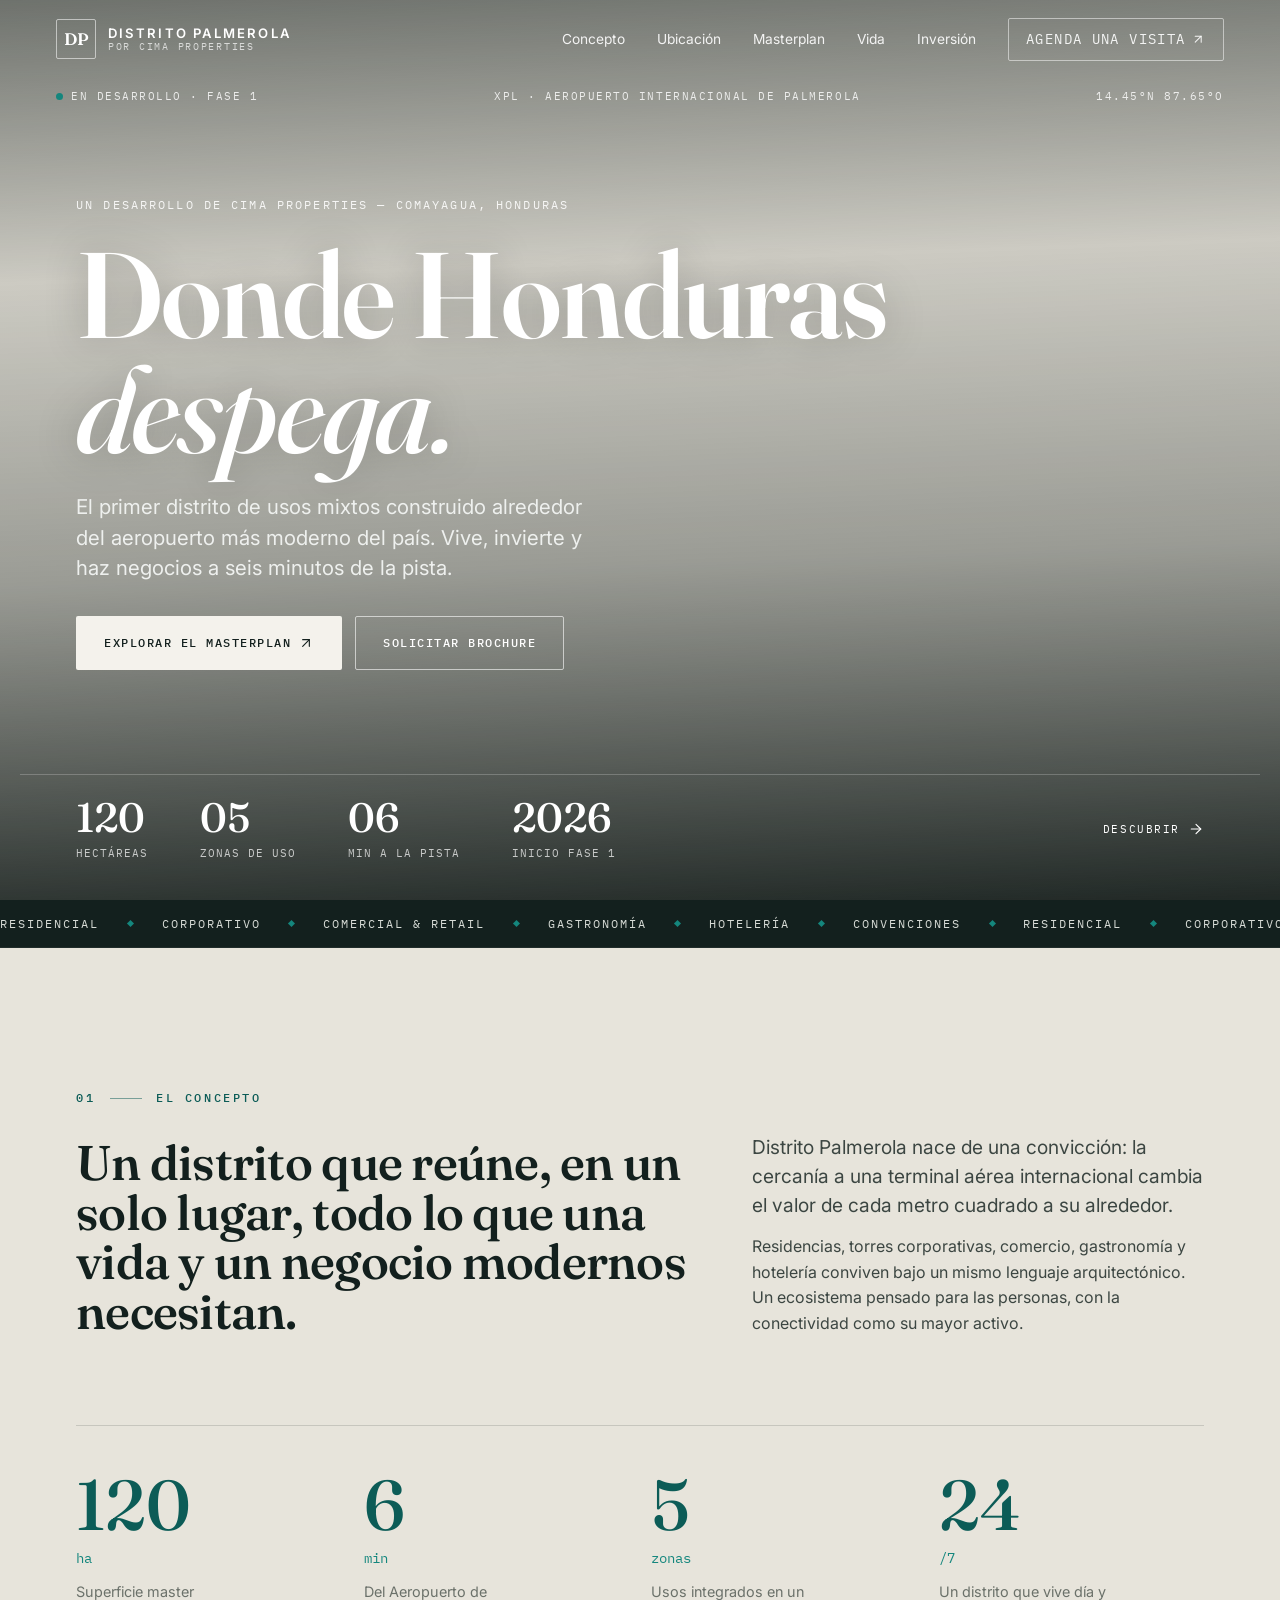
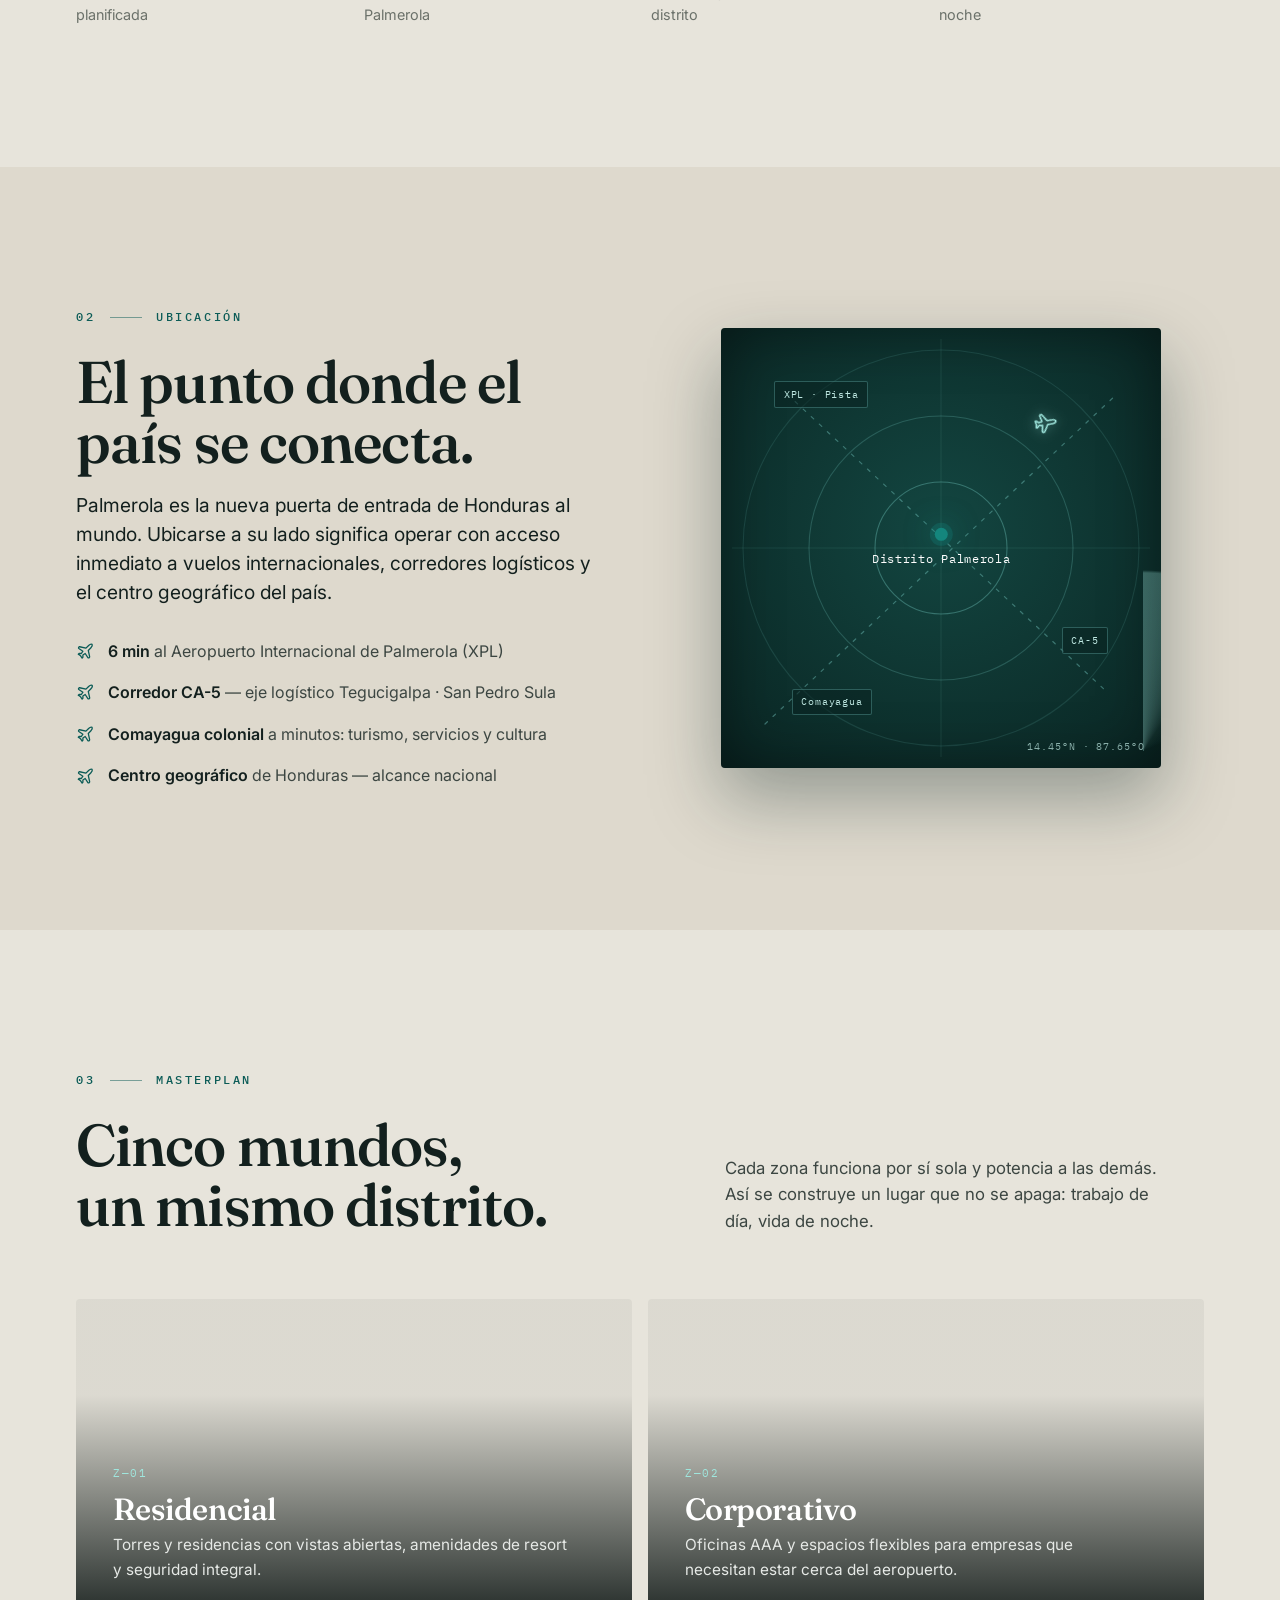
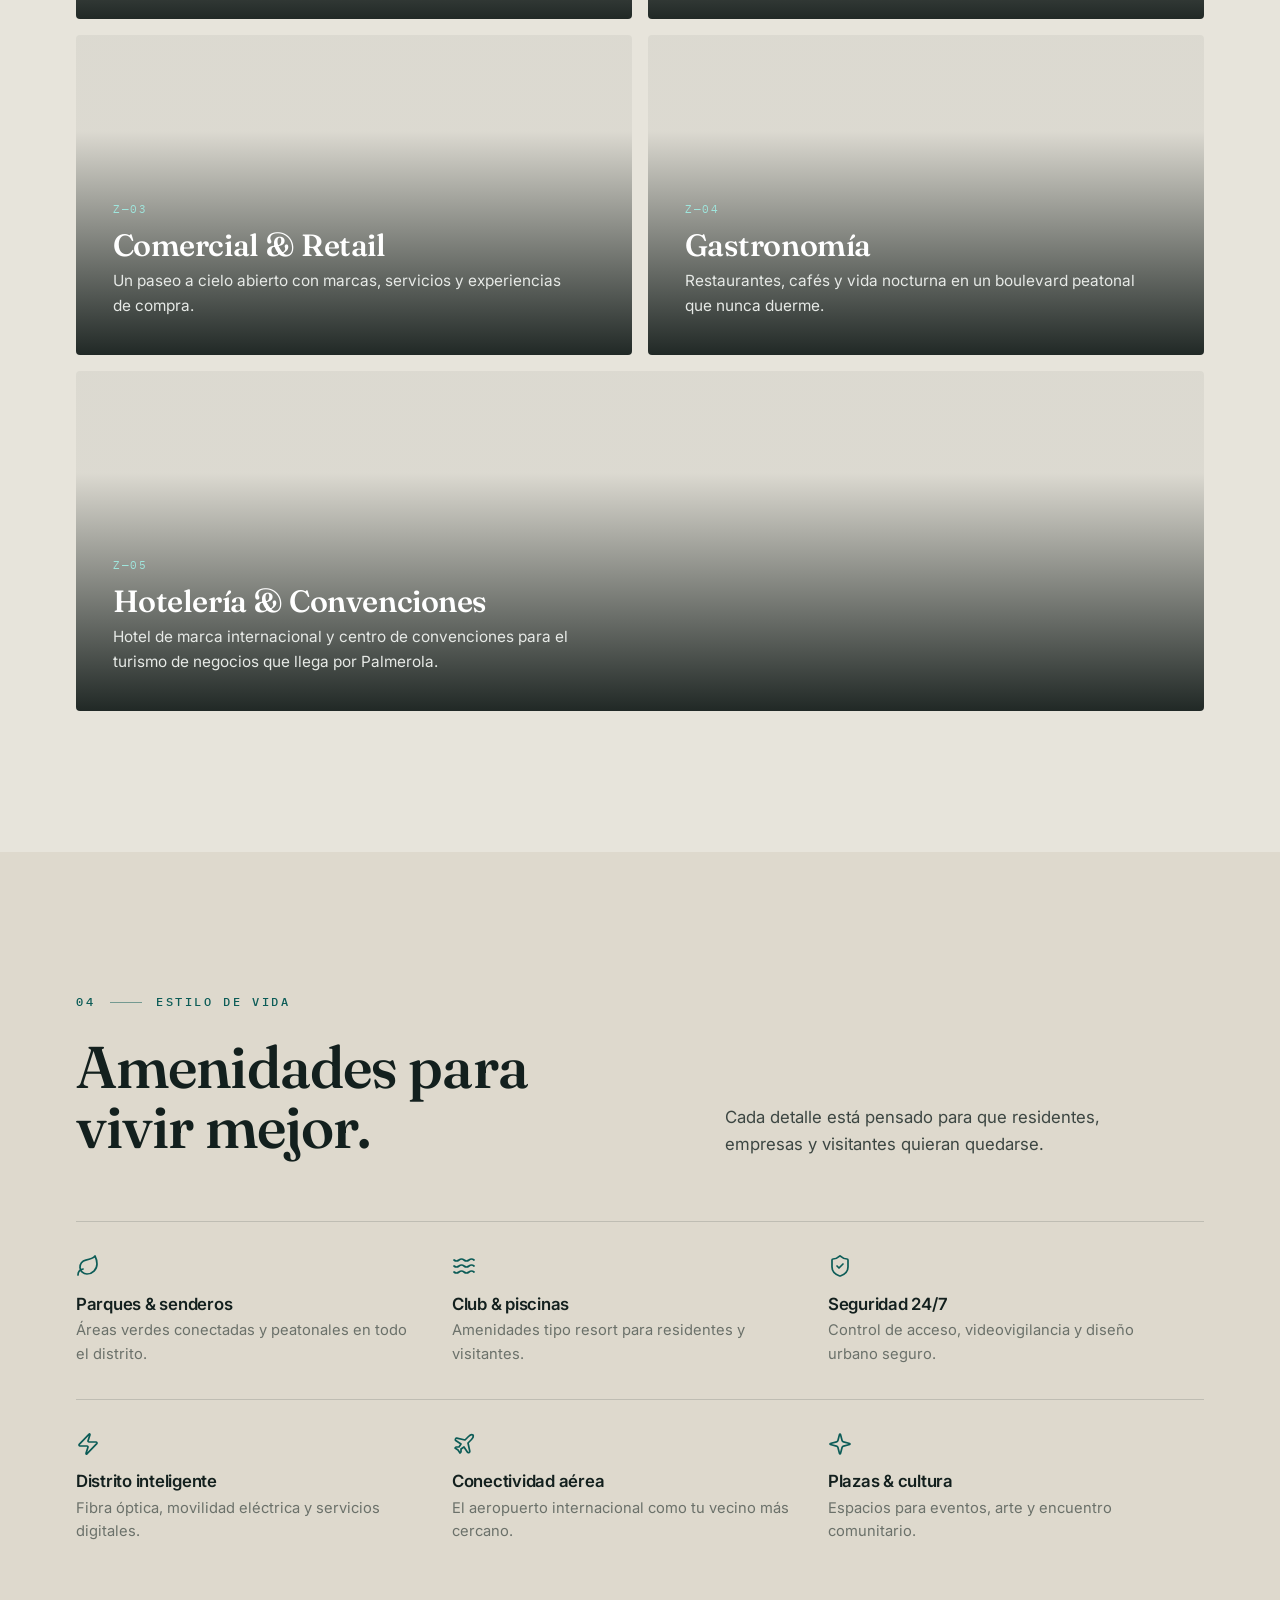
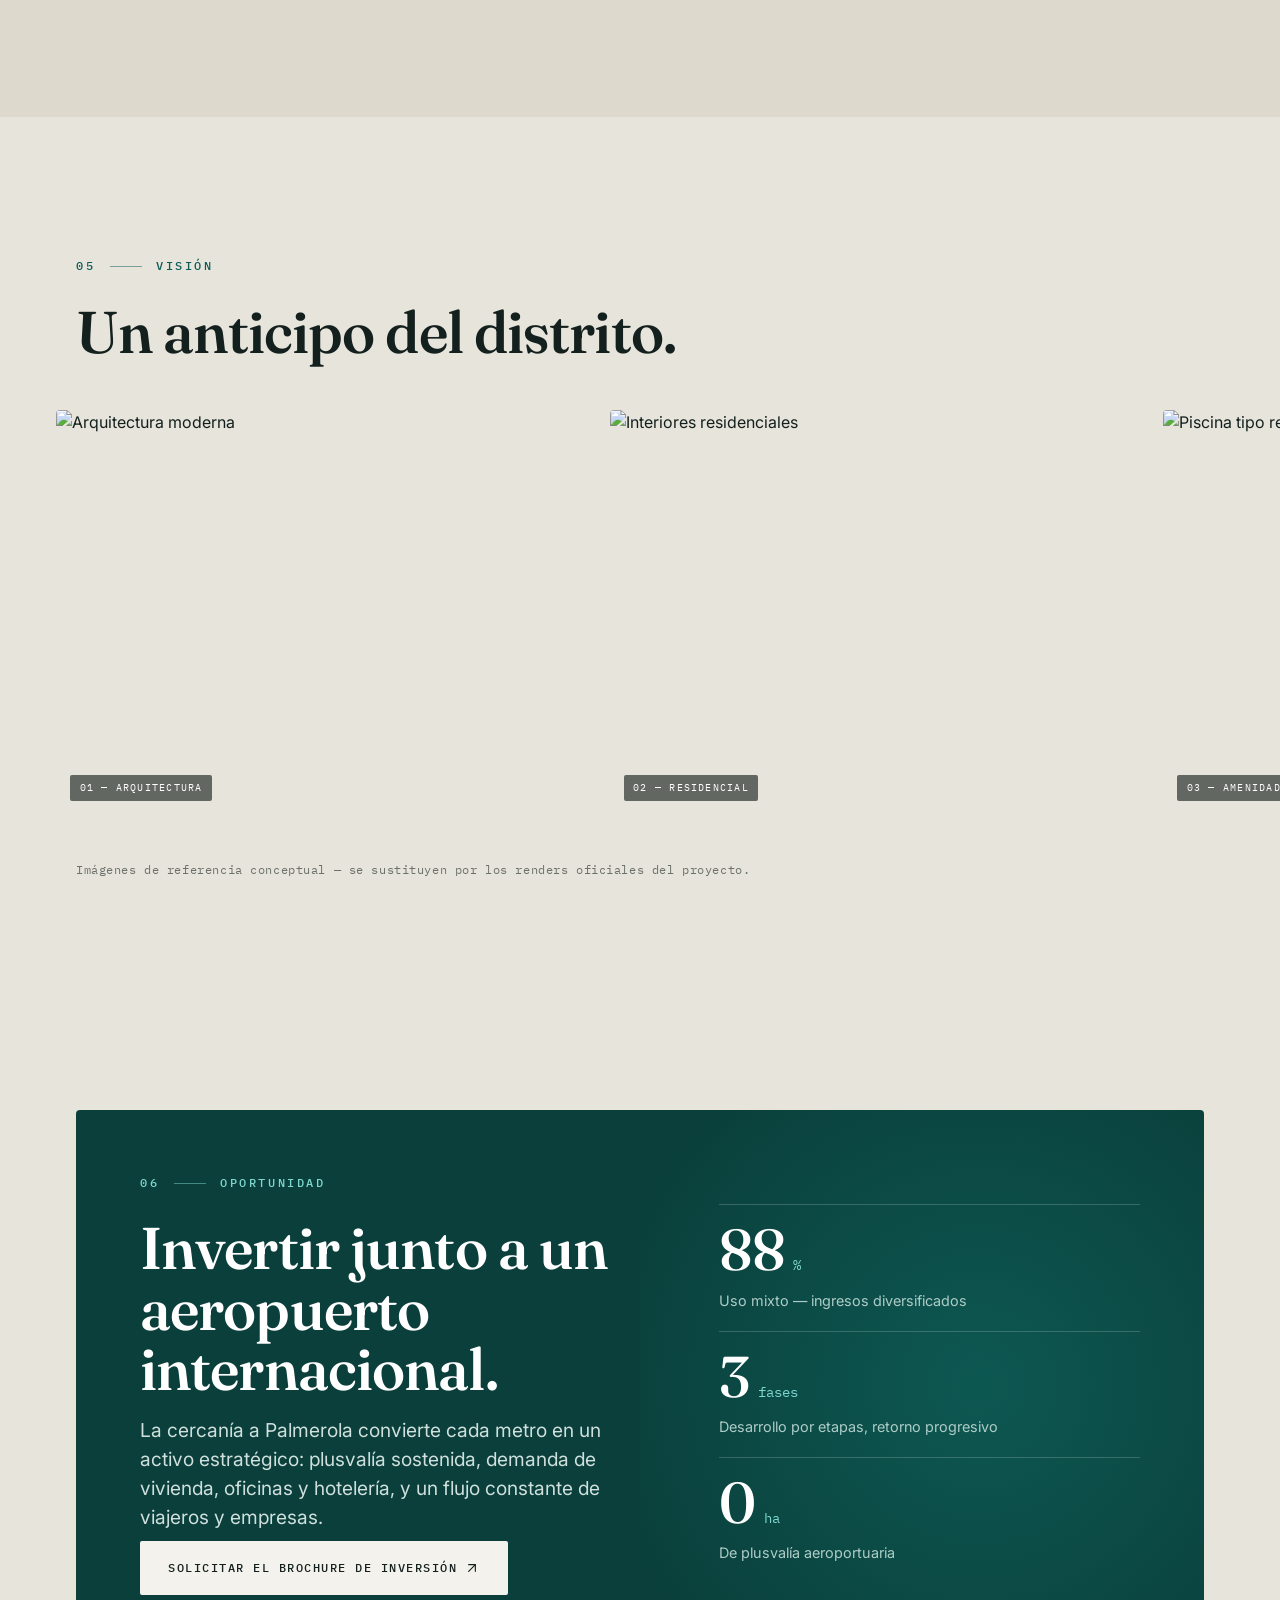
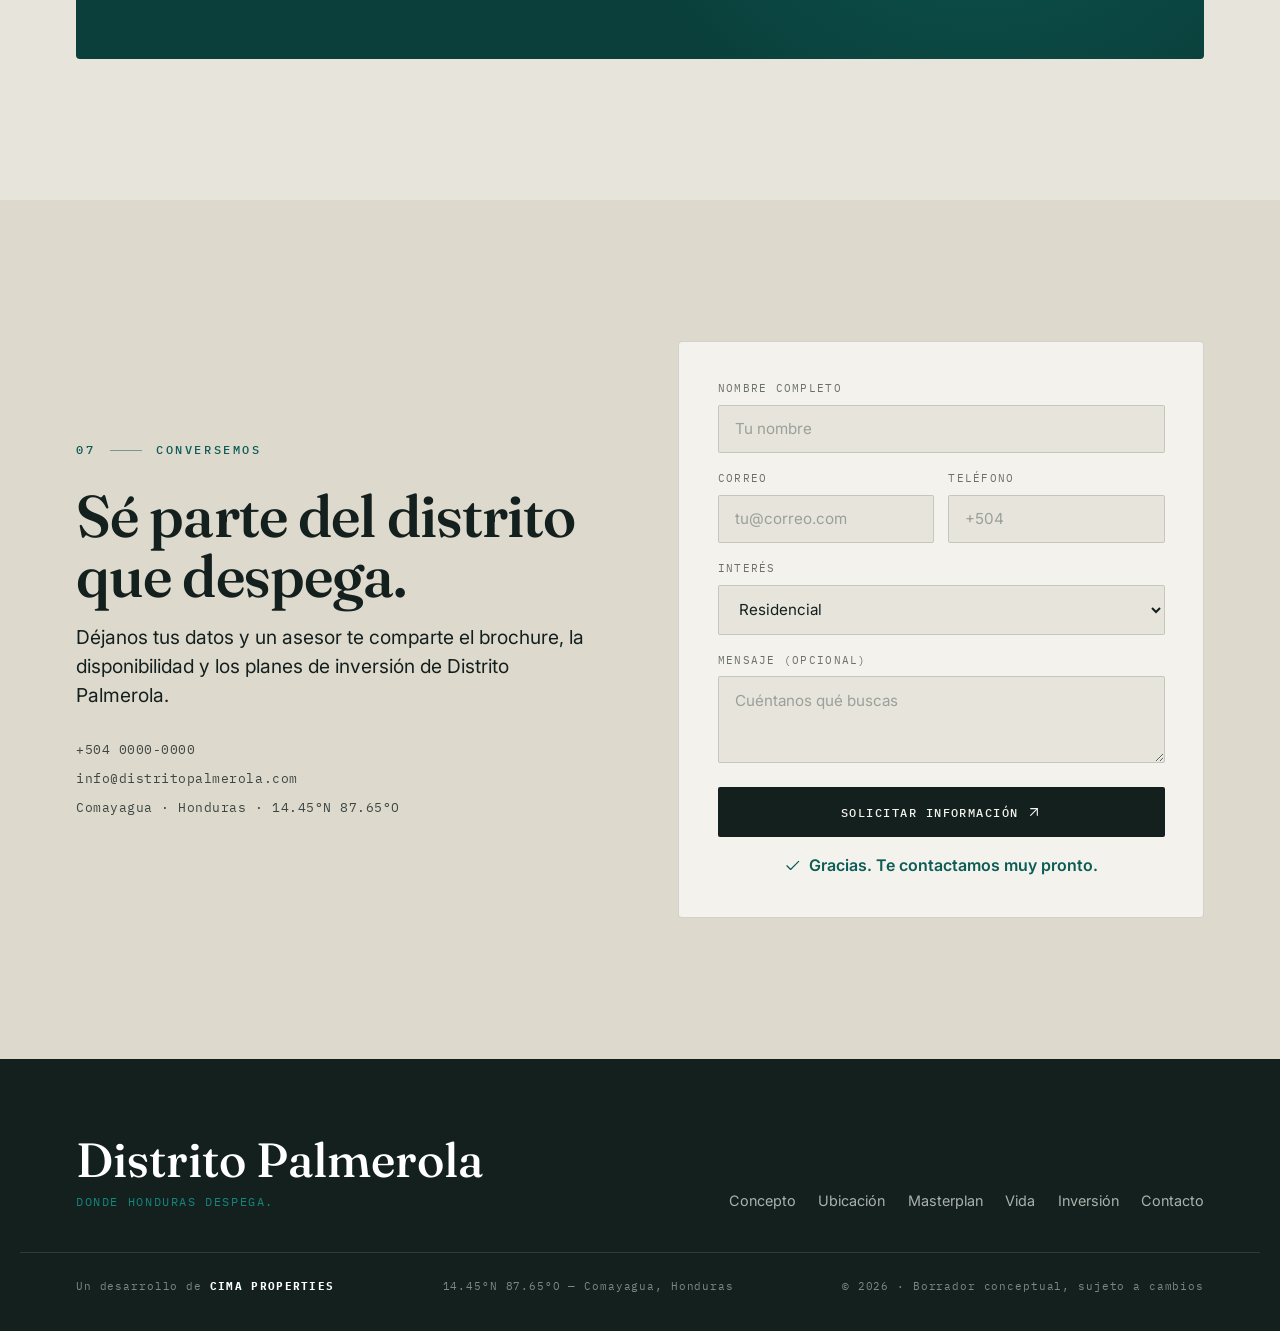
==== index.html @ 09cb351d "Distrito Palmerola: borrador del sitio (hero, radar, secciones) + cotizacion web" ====
<!doctype html>
<html lang="es">
<head>
<meta charset="utf-8" />
<meta name="viewport" content="width=device-width, initial-scale=1" />
<title>Distrito Palmerola — Donde Honduras despega</title>
<meta name="description" content="El primer distrito de usos mixtos junto al Aeropuerto Internacional de Palmerola. Un desarrollo de CIMA PROPERTIES: residencial, corporativo, comercial y hotelero." />
<meta name="theme-color" content="#13201e" />
<meta property="og:title" content="Distrito Palmerola — Donde Honduras despega" />
<meta property="og:description" content="El primer distrito de usos mixtos junto al Aeropuerto Internacional de Palmerola. Un desarrollo de CIMA PROPERTIES." />
<meta property="og:type" content="website" />
<link rel="preconnect" href="https://fonts.googleapis.com" />
<link rel="preconnect" href="https://fonts.gstatic.com" crossorigin />
<link href="https://fonts.googleapis.com/css2?family=Fraunces:ital,opsz,wght@0,9..144,400..900;1,9..144,400..700&family=IBM+Plex+Mono:wght@400;500;600&family=Inter:wght@300;400;500;600&display=swap" rel="stylesheet" />
<link rel="stylesheet" href="assets/styles.css" />
</head>
<body>

<!-- ===== Sprite de iconos (SVG, estilo Lucide) ===== -->
<svg width="0" height="0" style="position:absolute" aria-hidden="true" focusable="false"><defs>
  <symbol id="i-leaf" viewBox="0 0 24 24"><path d="M11 20A7 7 0 0 1 9.8 6.1C15.5 5 17 4.48 19 2c1 2 2 4.18 2 8 0 5.5-4.78 10-10 10Z"/><path d="M2 21c0-3 1.85-5.36 5.08-6"/></symbol>
  <symbol id="i-waves" viewBox="0 0 24 24"><path d="M2 6c.6.5 1.2 1 2.5 1C7 7 7 5 9.5 5c2.6 0 2.4 2 5 2 2.5 0 2.5-2 5-2 1.3 0 1.9.5 2.5 1"/><path d="M2 12c.6.5 1.2 1 2.5 1 2.5 0 2.5-2 5-2 2.6 0 2.4 2 5 2 2.5 0 2.5-2 5-2 1.3 0 1.9.5 2.5 1"/><path d="M2 18c.6.5 1.2 1 2.5 1 2.5 0 2.5-2 5-2 2.6 0 2.4 2 5 2 2.5 0 2.5-2 5-2 1.3 0 1.9.5 2.5 1"/></symbol>
  <symbol id="i-shield" viewBox="0 0 24 24"><path d="M20 13c0 5-3.5 7.5-7.66 8.95a1 1 0 0 1-.67-.01C7.5 20.5 4 18 4 13V6a1 1 0 0 1 1-1c2 0 4.5-1.2 6.24-2.72a1.17 1.17 0 0 1 1.52 0C14.51 3.81 17 5 19 5a1 1 0 0 1 1 1z"/><path d="m9 12 2 2 4-4"/></symbol>
  <symbol id="i-zap" viewBox="0 0 24 24"><path d="M4 14a1 1 0 0 1-.78-1.63l9.9-10.2a.5.5 0 0 1 .86.46l-1.92 6.02A1 1 0 0 0 13 10h7a1 1 0 0 1 .78 1.63l-9.9 10.2a.5.5 0 0 1-.86-.46l1.92-6.02A1 1 0 0 0 11 14z"/></symbol>
  <symbol id="i-plane" viewBox="0 0 24 24"><path d="M17.8 19.2 16 11l3.5-3.5C21 6 21.5 4 21 3c-1-.5-3 0-4.5 1.5L13 8 4.8 6.2c-.5-.1-.9.1-1.1.5l-.3.5c-.2.5-.1 1 .3 1.3L9 12l-2 3H4l-1 1 3 2 2 3 1-1v-3l3-2 3.5 5.3c.3.4.8.5 1.3.3l.5-.2c.4-.3.6-.7.5-1.2z"/></symbol>
  <symbol id="i-sparkles" viewBox="0 0 24 24"><path d="M9.937 15.5A2 2 0 0 0 8.5 14.063l-6.135-1.582a.5.5 0 0 1 0-.962L8.5 9.936A2 2 0 0 0 9.937 8.5l1.582-6.135a.5.5 0 0 1 .962 0L14.063 8.5A2 2 0 0 0 15.5 9.937l6.135 1.581a.5.5 0 0 1 0 .964L15.5 14.063a2 2 0 0 0-1.437 1.437l-1.582 6.135a.5.5 0 0 1-.962 0z"/></symbol>
  <symbol id="i-building" viewBox="0 0 24 24"><path d="M6 22V4a2 2 0 0 1 2-2h8a2 2 0 0 1 2 2v18Z"/><path d="M6 12H4a2 2 0 0 0-2 2v6a2 2 0 0 0 2 2h2"/><path d="M18 9h2a2 2 0 0 1 2 2v9a2 2 0 0 1-2 2h-2"/><path d="M10 6h4M10 10h4M10 14h4M10 18h4"/></symbol>
  <symbol id="i-arrow" viewBox="0 0 24 24"><path d="M7 7h10v10"/><path d="M7 17 17 7"/></symbol>
  <symbol id="i-check" viewBox="0 0 24 24"><path d="M20 6 9 17l-5-5"/></symbol>
</defs></svg>

<!-- ===== Preloader ===== -->
<div id="preloader" aria-hidden="true">
  <div class="pre-mark">
    <span class="pre-code">14.45°N · 87.65°O</span>
    <span class="pre-name">DISTRITO PALMEROLA</span>
    <span class="pre-line"></span>
  </div>
</div>

<!-- ===== Nav ===== -->
<header id="nav">
  <div class="nav-inner">
    <a href="#top" class="brand" aria-label="Distrito Palmerola — inicio">
      <span class="brand-mark">DP</span>
      <span class="brand-txt">
        <b>DISTRITO PALMEROLA</b>
        <i>por CIMA PROPERTIES</i>
      </span>
    </a>
    <nav class="nav-links" aria-label="Principal">
      <a href="#concepto">Concepto</a>
      <a href="#ubicacion">Ubicación</a>
      <a href="#masterplan">Masterplan</a>
      <a href="#amenidades">Vida</a>
      <a href="#inversion">Inversión</a>
      <a href="#contacto" class="nav-cta">Agenda una visita <svg class="ico"><use href="#i-arrow"/></svg></a>
    </nav>
    <button id="burger" aria-label="Abrir menú" aria-expanded="false"><span></span><span></span><span></span></button>
  </div>
</header>

<!-- ===== Menú móvil ===== -->
<div id="mobile-menu" aria-hidden="true">
  <div class="mm-links">
    <a href="#concepto"><em>01</em> Concepto</a>
    <a href="#ubicacion"><em>02</em> Ubicación</a>
    <a href="#masterplan"><em>03</em> Masterplan</a>
    <a href="#amenidades"><em>04</em> Vida</a>
    <a href="#inversion"><em>05</em> Inversión</a>
    <a href="#contacto" class="nav-cta">Agenda una visita <svg class="ico"><use href="#i-arrow"/></svg></a>
  </div>
  <span class="mm-code">14.45°N · 87.65°O — Comayagua, Honduras</span>
</div>

<main id="top">

  <!-- ===== Hero ===== -->
  <section class="hero" id="hero">
    <div class="hero-media" data-parallax>
      <img src="https://images.unsplash.com/photo-1470071459604-3b5ec3a7fe05?auto=format&fit=crop&w=2200&q=80" alt="Atardecer sobre el valle de Comayagua" />
      <div class="hero-veil"></div>
    </div>

    <div class="hero-utility">
      <span><i class="live"></i>En desarrollo · Fase 1</span>
      <span class="mono">XPL · AEROPUERTO INTERNACIONAL DE PALMEROLA</span>
      <span class="mono">14.45°N 87.65°O</span>
    </div>

    <div class="hero-content">
      <p class="hero-eyebrow">Un desarrollo de CIMA PROPERTIES — Comayagua, Honduras</p>
      <h1>Donde Honduras<br /><em>despega.</em></h1>
      <p class="hero-sub">El primer distrito de usos mixtos construido alrededor del aeropuerto más moderno del país. Vive, invierte y haz negocios a seis minutos de la pista.</p>
      <div class="hero-actions">
        <a href="#masterplan" class="btn btn-solid">Explorar el masterplan <svg class="ico"><use href="#i-arrow"/></svg></a>
        <a href="#contacto" class="btn btn-line">Solicitar brochure</a>
      </div>
    </div>

    <div class="hero-spec">
      <div class="spec"><b>120</b><span>hectáreas</span></div>
      <div class="spec"><b>05</b><span>zonas de uso</span></div>
      <div class="spec"><b>06</b><span>min a la pista</span></div>
      <div class="spec"><b>2026</b><span>inicio Fase 1</span></div>
      <a href="#concepto" class="spec-cue" aria-label="Descubrir">Descubrir<svg class="ico"><use href="#i-arrow"/></svg></a>
    </div>
  </section>

  <!-- ===== Ticker ===== -->
  <div class="ticker" aria-hidden="true">
    <div class="ticker-row">
      <span>Residencial</span><i></i><span>Corporativo</span><i></i><span>Comercial &amp; Retail</span><i></i><span>Gastronomía</span><i></i><span>Hotelería</span><i></i><span>Convenciones</span><i></i>
      <span>Residencial</span><i></i><span>Corporativo</span><i></i><span>Comercial &amp; Retail</span><i></i><span>Gastronomía</span><i></i><span>Hotelería</span><i></i><span>Convenciones</span><i></i>
    </div>
  </div>

  <!-- ===== Concepto ===== -->
  <section class="section concepto" id="concepto">
    <div class="wrap">
      <p class="eyebrow"><span class="ex">01</span>El concepto</p>
      <div class="concepto-lead">
        <h2>Un distrito que reúne, en un solo lugar, todo lo que una vida y un negocio modernos necesitan.</h2>
        <div class="concepto-body">
          <p class="lead">Distrito Palmerola nace de una convicción: la cercanía a una terminal aérea internacional cambia el valor de cada metro cuadrado a su alrededor.</p>
          <p>Residencias, torres corporativas, comercio, gastronomía y hotelería conviven bajo un mismo lenguaje arquitectónico. Un ecosistema pensado para las personas, con la conectividad como su mayor activo.</p>
        </div>
      </div>

      <div class="stats" id="stats">
        <div class="stat"><span class="num" data-count="120">0</span><span class="unit">ha</span><p>Superficie master planificada</p></div>
        <div class="stat"><span class="num" data-count="6">0</span><span class="unit">min</span><p>Del Aeropuerto de Palmerola</p></div>
        <div class="stat"><span class="num" data-count="5">0</span><span class="unit">zonas</span><p>Usos integrados en un distrito</p></div>
        <div class="stat"><span class="num" data-count="24">0</span><span class="unit">/7</span><p>Un distrito que vive día y noche</p></div>
      </div>
    </div>
  </section>

  <!-- ===== Ubicación ===== -->
  <section class="section ubicacion" id="ubicacion">
    <div class="wrap ubi-grid">
      <div class="ubi-copy">
        <p class="eyebrow"><span class="ex">02</span>Ubicación</p>
        <h2>El punto donde el país se conecta.</h2>
        <p class="lead">Palmerola es la nueva puerta de entrada de Honduras al mundo. Ubicarse a su lado significa operar con acceso inmediato a vuelos internacionales, corredores logísticos y el centro geográfico del país.</p>
        <ul class="ubi-list">
          <li><svg class="ico li-ico"><use href="#i-plane"/></svg><span><strong>6 min</strong> al Aeropuerto Internacional de Palmerola (XPL)</span></li>
          <li><svg class="ico li-ico"><use href="#i-plane"/></svg><span><strong>Corredor CA-5</strong> — eje logístico Tegucigalpa · San Pedro Sula</span></li>
          <li><svg class="ico li-ico"><use href="#i-plane"/></svg><span><strong>Comayagua colonial</strong> a minutos: turismo, servicios y cultura</span></li>
          <li><svg class="ico li-ico"><use href="#i-plane"/></svg><span><strong>Centro geográfico</strong> de Honduras — alcance nacional</span></li>
        </ul>
      </div>

      <div class="radar-wrap">
        <div class="radar">
          <svg viewBox="0 0 400 400" class="radar-svg" aria-hidden="true">
            <circle cx="200" cy="200" r="60" class="ring"/>
            <circle cx="200" cy="200" r="120" class="ring"/>
            <circle cx="200" cy="200" r="180" class="ring"/>
            <line x1="200" y1="10" x2="200" y2="390" class="cross"/>
            <line x1="10" y1="200" x2="390" y2="200" class="cross"/>
            <path d="M40 360 Q200 210 360 60" class="flight"/>
            <path d="M60 60 Q210 200 350 330" class="flight"/>
          </svg>
          <span class="radar-sweep"></span>
          <span class="radar-blip b1"></span>
          <span class="radar-blip b2"></span>
          <span class="radar-core"><span></span>Distrito Palmerola</span>
          <svg class="ico radar-plane"><use href="#i-plane"/></svg>
          <span class="radar-tag t-xpl">XPL · Pista</span>
          <span class="radar-tag t-ca5">CA-5</span>
          <span class="radar-tag t-city">Comayagua</span>
          <span class="radar-coord mono">14.45°N · 87.65°O</span>
        </div>
      </div>
    </div>
  </section>

  <!-- ===== Masterplan ===== -->
  <section class="section masterplan" id="masterplan">
    <div class="wrap">
      <div class="mp-head">
        <div>
          <p class="eyebrow"><span class="ex">03</span>Masterplan</p>
          <h2>Cinco mundos,<br />un mismo distrito.</h2>
        </div>
        <p class="mp-lead">Cada zona funciona por sí sola y potencia a las demás. Así se construye un lugar que no se apaga: trabajo de día, vida de noche.</p>
      </div>

      <div class="mp-grid">
        <article class="mp-card" style="--img:url('https://images.unsplash.com/photo-1545324418-cc1a3fa10c00?auto=format&fit=crop&w=1200&q=80')">
          <div class="mp-body"><span class="mp-code mono">Z—01</span><h3>Residencial</h3><p>Torres y residencias con vistas abiertas, amenidades de resort y seguridad integral.</p></div>
        </article>
        <article class="mp-card" style="--img:url('https://images.unsplash.com/photo-1486406146926-c627a92ad1ab?auto=format&fit=crop&w=1200&q=80')">
          <div class="mp-body"><span class="mp-code mono">Z—02</span><h3>Corporativo</h3><p>Oficinas AAA y espacios flexibles para empresas que necesitan estar cerca del aeropuerto.</p></div>
        </article>
        <article class="mp-card" style="--img:url('https://images.unsplash.com/photo-1519567241046-7f570eee3ce6?auto=format&fit=crop&w=1200&q=80')">
          <div class="mp-body"><span class="mp-code mono">Z—03</span><h3>Comercial &amp; Retail</h3><p>Un paseo a cielo abierto con marcas, servicios y experiencias de compra.</p></div>
        </article>
        <article class="mp-card" style="--img:url('https://images.unsplash.com/photo-1414235077428-338989a2e8c0?auto=format&fit=crop&w=1200&q=80')">
          <div class="mp-body"><span class="mp-code mono">Z—04</span><h3>Gastronomía</h3><p>Restaurantes, cafés y vida nocturna en un boulevard peatonal que nunca duerme.</p></div>
        </article>
        <article class="mp-card wide" style="--img:url('https://images.unsplash.com/photo-1566073771259-6a8506099945?auto=format&fit=crop&w=1600&q=80')">
          <div class="mp-body"><span class="mp-code mono">Z—05</span><h3>Hotelería &amp; Convenciones</h3><p>Hotel de marca internacional y centro de convenciones para el turismo de negocios que llega por Palmerola.</p></div>
        </article>
      </div>
    </div>
  </section>

  <!-- ===== Amenidades / Vida ===== -->
  <section class="section amenidades" id="amenidades">
    <div class="wrap">
      <div class="mp-head">
        <div>
          <p class="eyebrow"><span class="ex">04</span>Estilo de vida</p>
          <h2>Amenidades para<br />vivir mejor.</h2>
        </div>
        <p class="mp-lead">Cada detalle está pensado para que residentes, empresas y visitantes quieran quedarse.</p>
      </div>
      <div class="amen-grid">
        <div class="amen"><svg class="ico amen-ico"><use href="#i-leaf"/></svg><h4>Parques &amp; senderos</h4><p>Áreas verdes conectadas y peatonales en todo el distrito.</p></div>
        <div class="amen"><svg class="ico amen-ico"><use href="#i-waves"/></svg><h4>Club &amp; piscinas</h4><p>Amenidades tipo resort para residentes y visitantes.</p></div>
        <div class="amen"><svg class="ico amen-ico"><use href="#i-shield"/></svg><h4>Seguridad 24/7</h4><p>Control de acceso, videovigilancia y diseño urbano seguro.</p></div>
        <div class="amen"><svg class="ico amen-ico"><use href="#i-zap"/></svg><h4>Distrito inteligente</h4><p>Fibra óptica, movilidad eléctrica y servicios digitales.</p></div>
        <div class="amen"><svg class="ico amen-ico"><use href="#i-plane"/></svg><h4>Conectividad aérea</h4><p>El aeropuerto internacional como tu vecino más cercano.</p></div>
        <div class="amen"><svg class="ico amen-ico"><use href="#i-sparkles"/></svg><h4>Plazas &amp; cultura</h4><p>Espacios para eventos, arte y encuentro comunitario.</p></div>
      </div>
    </div>
  </section>

  <!-- ===== Galería ===== -->
  <section class="section galeria" id="galeria">
    <div class="wrap">
      <p class="eyebrow"><span class="ex">05</span>Visión</p>
      <h2>Un anticipo del distrito.</h2>
    </div>
    <div class="gal-strip">
      <figure><img src="https://images.unsplash.com/photo-1487958449943-2429e8be8625?auto=format&fit=crop&w=1200&q=80" alt="Arquitectura moderna" /><figcaption class="mono">01 — Arquitectura</figcaption></figure>
      <figure><img src="https://images.unsplash.com/photo-1600585154340-be6161a56a0c?auto=format&fit=crop&w=1200&q=80" alt="Interiores residenciales" /><figcaption class="mono">02 — Residencial</figcaption></figure>
      <figure><img src="https://images.unsplash.com/photo-1571896349842-33c89424de2d?auto=format&fit=crop&w=1200&q=80" alt="Piscina tipo resort" /><figcaption class="mono">03 — Amenidades</figcaption></figure>
      <figure><img src="https://images.unsplash.com/photo-1470071459604-3b5ec3a7fe05?auto=format&fit=crop&w=1200&q=80" alt="Áreas verdes" /><figcaption class="mono">04 — Paisaje</figcaption></figure>
      <figure><img src="https://images.unsplash.com/photo-1460925895917-afdab827c52f?auto=format&fit=crop&w=1200&q=80" alt="Espacios corporativos" /><figcaption class="mono">05 — Corporativo</figcaption></figure>
    </div>
    <p class="gal-note wrap mono">Imágenes de referencia conceptual — se sustituyen por los renders oficiales del proyecto.</p>
  </section>

  <!-- ===== Inversión ===== -->
  <section class="section inversion" id="inversion">
    <div class="wrap">
      <div class="inv-panel">
        <div class="inv-copy">
          <p class="eyebrow dark"><span class="ex">06</span>Oportunidad</p>
          <h2>Invertir junto a un aeropuerto internacional.</h2>
          <p class="lead">La cercanía a Palmerola convierte cada metro en un activo estratégico: plusvalía sostenida, demanda de vivienda, oficinas y hotelería, y un flujo constante de viajeros y empresas.</p>
          <a href="#contacto" class="btn btn-solid light">Solicitar el brochure de inversión <svg class="ico"><use href="#i-arrow"/></svg></a>
        </div>
        <div class="inv-figures">
          <div class="figure"><span class="num" data-count="100">0</span><span class="unit">%</span><p>Uso mixto — ingresos diversificados</p></div>
          <div class="figure"><span class="num" data-count="3">0</span><span class="unit">fases</span><p>Desarrollo por etapas, retorno progresivo</p></div>
          <div class="figure"><span class="num" data-count="120">0</span><span class="unit">ha</span><p>De plusvalía aeroportuaria</p></div>
        </div>
      </div>
    </div>
  </section>

  <!-- ===== Contacto ===== -->
  <section class="section contacto" id="contacto">
    <div class="wrap cta-wrap">
      <div class="cta-copy">
        <p class="eyebrow"><span class="ex">07</span>Conversemos</p>
        <h2>Sé parte del distrito<br />que despega.</h2>
        <p class="lead">Déjanos tus datos y un asesor te comparte el brochure, la disponibilidad y los planes de inversión de Distrito Palmerola.</p>
        <div class="contact-lines mono">
          <a href="tel:+50400000000">+504 0000-0000</a>
          <a href="mailto:info@distritopalmerola.com">info@distritopalmerola.com</a>
          <span>Comayagua · Honduras · 14.45°N 87.65°O</span>
        </div>
      </div>
      <form class="cta-form" onsubmit="return DP.submit(event)">
        <div class="field"><label>Nombre completo</label><input type="text" name="nombre" required placeholder="Tu nombre" /></div>
        <div class="field-row">
          <div class="field"><label>Correo</label><input type="email" name="email" required placeholder="tu@correo.com" /></div>
          <div class="field"><label>Teléfono</label><input type="tel" name="tel" placeholder="+504" /></div>
        </div>
        <div class="field"><label>Interés</label>
          <select name="interes">
            <option>Residencial</option><option>Corporativo / Oficinas</option><option>Comercial / Retail</option><option>Hotel / Convenciones</option><option>Inversión</option>
          </select>
        </div>
        <div class="field"><label>Mensaje (opcional)</label><textarea name="msg" rows="3" placeholder="Cuéntanos qué buscas"></textarea></div>
        <button class="btn btn-solid full" type="submit">Solicitar información <svg class="ico"><use href="#i-arrow"/></svg></button>
        <p class="form-ok" id="formOk" hidden><svg class="ico"><use href="#i-check"/></svg> Gracias. Te contactamos muy pronto.</p>
      </form>
    </div>
  </section>
</main>

<!-- ===== Footer ===== -->
<footer id="footer">
  <div class="wrap foot-top">
    <div class="foot-brand">
      <span class="foot-word">Distrito Palmerola</span>
      <span class="foot-tag">Donde Honduras despega.</span>
    </div>
    <nav class="foot-nav" aria-label="Pie">
      <a href="#concepto">Concepto</a><a href="#ubicacion">Ubicación</a><a href="#masterplan">Masterplan</a><a href="#amenidades">Vida</a><a href="#inversion">Inversión</a><a href="#contacto">Contacto</a>
    </nav>
  </div>
  <div class="wrap foot-bottom mono">
    <span>Un desarrollo de <strong>CIMA PROPERTIES</strong></span>
    <span>14.45°N 87.65°O — Comayagua, Honduras</span>
    <span>© <span id="yr"></span> · Borrador conceptual, sujeto a cambios</span>
  </div>
</footer>

<script src="assets/app.js"></script>
</body>
</html>
---- assets/styles.css ----
/* ===================================================================
   DISTRITO PALMEROLA — por CIMA PROPERTIES
   Dirección: "instrumento de aviación sobre cielo cálido"
   Base clara (piedra caliza) · tinta petróleo · acento teal · mono de datos
   =================================================================== */
:root{
  --bone:#e7e4db;      /* base cálida */
  --bone-2:#ded9cd;    /* sección alterna */
  --paper:#f4f2ec;     /* tarjetas / claro */
  --ink:#13201e;       /* tinta petróleo */
  --ink-2:#1b2c28;
  --stone:#6b716a;     /* texto suave */
  --line:rgba(19,32,30,.15);
  --line-2:rgba(19,32,30,.08);
  --teal:#0c5c57;      /* acento */
  --teal-2:#14867d;    /* interacción */
  --teal-ink:#0a3f3b;  /* panel oscuro */
  --display:'Fraunces',Georgia,serif;
  --body:'Inter',system-ui,sans-serif;
  --mono:'IBM Plex Mono',ui-monospace,monospace;
  --wrap:1240px;
  --ease:cubic-bezier(.22,.61,.36,1);
}
*{box-sizing:border-box;margin:0;padding:0}
html{scroll-behavior:smooth}
body{font-family:var(--body);background:var(--bone);color:var(--ink);line-height:1.6;-webkit-font-smoothing:antialiased;overflow-x:hidden}
img{max-width:100%;display:block}
a{color:inherit;text-decoration:none}
::selection{background:var(--teal);color:#fff}
.wrap{max-width:var(--wrap);margin-inline:auto;padding-inline:clamp(20px,5vw,56px)}
.mono{font-family:var(--mono)}

/* ---------- Tipografía ---------- */
h1,h2,h3,h4{font-family:var(--display);font-optical-sizing:auto;font-weight:560;line-height:1.02;letter-spacing:-.015em;color:var(--ink)}
h1{font-size:clamp(3.2rem,9.5vw,7.6rem);font-weight:600;line-height:.95}
h1 em{font-style:italic;font-weight:500;color:var(--ink)}
h2{font-size:clamp(2rem,4.6vw,3.7rem);line-height:1.02}
h3{font-size:clamp(1.45rem,2.4vw,2rem)}
.lead{font-size:clamp(1.08rem,1.5vw,1.35rem);line-height:1.5;color:var(--ink)}
p{color:#3c4642}

/* eyebrow (código de sección) */
.eyebrow{font-family:var(--mono);font-size:.74rem;letter-spacing:.22em;text-transform:uppercase;color:var(--teal);
  display:flex;align-items:center;gap:.9rem;margin-bottom:1.6rem;font-weight:500}
.eyebrow .ex{display:flex;align-items:center;gap:.9rem;color:var(--teal)}
.eyebrow .ex::after{content:"";width:2rem;height:1px;background:var(--teal);opacity:.5}
.eyebrow.dark{color:#7fd8cf}.eyebrow.dark .ex{color:#7fd8cf}.eyebrow.dark .ex::after{background:#7fd8cf}

.section{padding:clamp(72px,11vw,150px) 0;position:relative}

/* ---------- Iconos ---------- */
.ico{width:1em;height:1em;display:inline-block;flex:none;fill:none;stroke:currentColor;stroke-width:1.7;stroke-linecap:round;stroke-linejoin:round;vertical-align:middle}

/* ---------- Botones ---------- */
.btn{display:inline-flex;align-items:center;gap:.55em;padding:1rem 1.7rem;border-radius:2px;font-family:var(--mono);
  font-size:.78rem;letter-spacing:.12em;text-transform:uppercase;cursor:pointer;border:1px solid transparent;transition:.35s var(--ease);font-weight:500}
.btn .ico{font-size:1rem;transition:transform .35s var(--ease)}
.btn:hover .ico{transform:translate(2px,-2px)}
.btn-solid{background:var(--ink);color:var(--paper)}
.btn-solid:hover{background:var(--teal)}
.btn-solid.light{background:var(--paper);color:var(--ink)}
.btn-solid.light:hover{background:var(--teal-2);color:#fff}
.btn-line{border-color:var(--ink);color:var(--ink)}
.btn-line:hover{background:var(--ink);color:var(--paper)}
.btn.full{width:100%;justify-content:center}

/* ---------- Preloader ---------- */
#preloader{position:fixed;inset:0;background:var(--ink);z-index:9999;display:grid;place-items:center;transition:opacity .8s ease,visibility .8s}
#preloader.done{opacity:0;visibility:hidden}
.pre-mark{display:flex;flex-direction:column;align-items:center;gap:14px}
.pre-code{font-family:var(--mono);font-size:.72rem;letter-spacing:.3em;color:var(--teal-2)}
.pre-name{font-family:var(--display);font-weight:500;font-size:1.6rem;color:var(--paper);letter-spacing:.02em}
.pre-line{width:0;height:1px;background:var(--teal-2);animation:preline 1.4s var(--ease) forwards}
@keyframes preline{to{width:200px}}

/* ---------- Nav ---------- */
#nav{position:fixed;top:0;left:0;right:0;z-index:100;transition:.45s var(--ease)}
#nav.solid{background:rgba(231,228,219,.9);backdrop-filter:blur(16px);border-bottom:1px solid var(--line)}
.nav-inner{max-width:1400px;margin-inline:auto;padding:1.1rem clamp(20px,5vw,56px);display:flex;align-items:center;justify-content:space-between}
.brand{display:flex;align-items:center;gap:.75rem}
.brand-mark{display:grid;place-items:center;width:40px;height:40px;border:1px solid rgba(255,255,255,.55);border-radius:2px;
  font-family:var(--display);font-weight:600;font-size:1.05rem;color:#fff;transition:.4s}
#nav.solid .brand-mark{border-color:var(--teal);color:var(--teal)}
.brand-txt{display:flex;flex-direction:column;line-height:1.15}
.brand-txt b{font-size:.82rem;letter-spacing:.16em;color:#fff;font-weight:600}
.brand-txt i{font-family:var(--mono);font-style:normal;font-size:.6rem;letter-spacing:.18em;text-transform:uppercase;color:rgba(255,255,255,.7)}
#nav.solid .brand-txt b{color:var(--ink)}
#nav.solid .brand-txt i{color:var(--stone)}
.nav-links{display:flex;align-items:center;gap:2rem}
.nav-links a{font-size:.86rem;color:rgba(255,255,255,.9);transition:.3s;position:relative}
#nav.solid .nav-links a{color:var(--ink)}
.nav-links a:not(.nav-cta)::after{content:"";position:absolute;left:0;bottom:-5px;width:0;height:1px;background:currentColor;transition:.3s var(--ease)}
.nav-links a:not(.nav-cta):hover::after{width:100%}
.nav-cta{display:inline-flex;align-items:center;gap:.4em;font-family:var(--mono);font-size:.72rem;letter-spacing:.1em;text-transform:uppercase;
  padding:.6rem 1.1rem;border:1px solid rgba(255,255,255,.5);border-radius:2px}
.nav-cta .ico{font-size:.9rem}
#nav.solid .nav-cta{border-color:var(--teal)}
.nav-cta:hover{background:var(--teal);border-color:var(--teal)!important;color:#fff!important}
#burger{display:none;flex-direction:column;gap:5px;background:none;border:0;cursor:pointer;padding:6px;z-index:101}
#burger span{width:26px;height:2px;background:#fff;transition:.3s;border-radius:2px}
#nav.solid #burger span{background:var(--ink)}

/* ---------- Menú móvil ---------- */
#mobile-menu{position:fixed;inset:0;z-index:99;background:var(--ink);color:var(--paper);
  display:flex;flex-direction:column;justify-content:center;gap:2.5rem;padding:clamp(28px,8vw,56px);
  opacity:0;visibility:hidden;transition:.5s var(--ease)}
#mobile-menu.open{opacity:1;visibility:visible}
.mm-links{display:flex;flex-direction:column;gap:1.1rem}
.mm-links a{font-family:var(--display);font-size:clamp(2rem,9vw,2.8rem);font-weight:500;color:var(--paper);display:flex;align-items:baseline;gap:1rem}
.mm-links a em{font-family:var(--mono);font-style:normal;font-size:.7rem;color:var(--teal-2);letter-spacing:.1em}
.mm-links .nav-cta{font-family:var(--mono);font-size:.85rem;color:#fff!important;border-color:var(--teal-2);width:max-content;margin-top:1rem;padding:.9rem 1.4rem}
.mm-code{font-family:var(--mono);font-size:.68rem;letter-spacing:.15em;color:var(--stone)}

/* ---------- Hero ---------- */
.hero{position:relative;min-height:100svh;display:flex;flex-direction:column;justify-content:flex-end;overflow:hidden;color:#fff}
.hero-media{position:absolute;inset:0;z-index:0}
.hero-media img{width:100%;height:118%;object-fit:cover;animation:kb 26s ease-in-out infinite alternate;will-change:transform}
@keyframes kb{from{transform:scale(1.05)}to{transform:scale(1.14)}}
.hero-veil{position:absolute;inset:0;background:linear-gradient(178deg,rgba(11,20,18,.55) 0%,rgba(11,20,18,.12) 30%,rgba(11,20,18,.35) 62%,rgba(11,20,18,.9) 100%)}
.hero-utility{position:absolute;top:88px;left:0;right:0;z-index:3;display:flex;justify-content:space-between;gap:1rem;
  padding:0 clamp(20px,5vw,56px);font-family:var(--mono);font-size:.68rem;letter-spacing:.14em;text-transform:uppercase;color:rgba(255,255,255,.82)}
.hero-utility span{display:flex;align-items:center;gap:.5rem}
.live{width:7px;height:7px;border-radius:50%;background:var(--teal-2);box-shadow:0 0 0 0 rgba(20,134,125,.7);animation:live 2s infinite}
@keyframes live{0%{box-shadow:0 0 0 0 rgba(20,134,125,.6)}70%{box-shadow:0 0 0 8px rgba(20,134,125,0)}100%{box-shadow:0 0 0 0 rgba(20,134,125,0)}}
.hero-content{position:relative;z-index:2;max-width:var(--wrap);margin-inline:auto;width:100%;padding:0 clamp(20px,5vw,56px) clamp(2rem,4vw,3rem)}
.hero-eyebrow{font-family:var(--mono);font-size:.74rem;letter-spacing:.18em;text-transform:uppercase;color:rgba(255,255,255,.88);margin-bottom:1.4rem}
.hero h1{color:#fff;margin-bottom:1.5rem;text-shadow:0 2px 40px rgba(0,0,0,.25)}
.hero h1 em{color:#fff}
.hero-sub{max-width:540px;font-size:clamp(1.05rem,1.6vw,1.3rem);color:#eef0ee;line-height:1.5}
.hero-actions{display:flex;gap:.8rem;flex-wrap:wrap;margin-top:2rem}
.hero .btn-solid{background:var(--paper);color:var(--ink)}
.hero .btn-solid:hover{background:var(--teal);color:#fff}
.hero .btn-line{border-color:rgba(255,255,255,.6);color:#fff}
.hero .btn-line:hover{background:rgba(255,255,255,.14)}
.hero-spec{position:relative;z-index:2;max-width:var(--wrap);margin-inline:auto;width:100%;
  padding:1.4rem clamp(20px,5vw,56px) clamp(1.6rem,3vw,2.4rem);display:flex;align-items:center;gap:clamp(1.4rem,4vw,3.5rem);
  border-top:1px solid rgba(255,255,255,.22);margin-top:clamp(2rem,5vw,3.5rem)}
.spec{display:flex;flex-direction:column}
.spec b{font-family:var(--display);font-weight:500;font-size:clamp(1.8rem,3.2vw,2.6rem);line-height:1;color:#fff}
.spec span{font-family:var(--mono);font-size:.66rem;letter-spacing:.1em;text-transform:uppercase;color:rgba(255,255,255,.72);margin-top:.4rem}
.spec-cue{margin-left:auto;display:flex;align-items:center;gap:.5rem;font-family:var(--mono);font-size:.7rem;letter-spacing:.14em;text-transform:uppercase;color:#fff}
.spec-cue .ico{font-size:1rem;transform:rotate(45deg)}

/* ---------- Ticker ---------- */
.ticker{background:var(--ink);color:var(--paper);overflow:hidden;padding:.85rem 0;border-bottom:1px solid rgba(255,255,255,.06)}
.ticker-row{display:flex;gap:1.8rem;white-space:nowrap;width:max-content;animation:marq 34s linear infinite;align-items:center}
.ticker-row span{font-family:var(--mono);font-size:.78rem;letter-spacing:.16em;text-transform:uppercase;color:#d7dbd6}
.ticker-row i{width:5px;height:5px;background:var(--teal-2);transform:rotate(45deg);flex:none}
@keyframes marq{to{transform:translateX(-50%)}}

/* ---------- Concepto ---------- */
.concepto{background:var(--bone)}
.concepto-lead{display:grid;grid-template-columns:1.15fr .85fr;gap:clamp(1.8rem,5vw,4rem);align-items:end}
.concepto-lead h2{font-size:clamp(1.9rem,3.8vw,3.1rem)}
.concepto-body{display:flex;flex-direction:column;gap:.9rem}
.concepto-body p{color:#3c4642}
.stats{display:grid;grid-template-columns:repeat(4,1fr);gap:1.4rem;margin-top:clamp(3rem,7vw,5.5rem);
  border-top:1px solid var(--line);padding-top:2.8rem}
.stat{display:flex;flex-direction:column}
.stat .num{font-family:var(--display);font-weight:500;font-size:clamp(2.8rem,5.5vw,4.6rem);line-height:1;color:var(--teal)}
.stat .unit{font-family:var(--mono);font-size:.9rem;color:var(--teal-2);margin-top:.3rem}
.stat p{color:var(--stone);font-size:.9rem;margin-top:.7rem;max-width:190px}

/* ---------- Ubicación ---------- */
.ubicacion{background:var(--bone-2)}
.ubi-grid{display:grid;grid-template-columns:1fr 1fr;gap:clamp(2rem,6vw,5rem);align-items:center}
.ubi-copy h2{margin-bottom:1.2rem}
.ubi-list{list-style:none;margin-top:2rem;display:flex;flex-direction:column;gap:1rem}
.ubi-list li{display:flex;align-items:flex-start;gap:.85rem;color:#3c4642}
.li-ico{font-size:1.15rem;color:var(--teal);margin-top:.2rem}
.ubi-list strong{color:var(--ink);font-weight:600}
/* radar */
.radar-wrap{display:flex;justify-content:center}
.radar{position:relative;width:min(100%,440px);aspect-ratio:1;border-radius:4px;background:radial-gradient(115% 115% at 50% 45%,#134641,#081e1c 78%);overflow:hidden;box-shadow:0 30px 70px rgba(10,35,33,.35),inset 0 0 60px rgba(0,0,0,.4)}
.radar-svg{position:absolute;inset:0;width:100%;height:100%}
.radar-svg .ring{fill:none;stroke:rgba(127,216,207,.22);stroke-width:1}
.radar-svg .ring:nth-child(1){stroke:rgba(127,216,207,.34)}
.radar-svg .ring:nth-child(3){stroke:rgba(127,216,207,.13)}
.radar-svg .cross{stroke:rgba(127,216,207,.1);stroke-width:1}
.radar-svg .flight{fill:none;stroke:rgba(127,216,207,.4);stroke-width:1.1;stroke-dasharray:3 7;stroke-linecap:round}
/* barrido circular suave */
.radar-sweep{position:absolute;top:50%;left:50%;width:92%;height:92%;border-radius:50%;pointer-events:none;
  background:conic-gradient(from 0deg,rgba(159,230,221,.32),rgba(159,230,221,.06) 34deg,transparent 72deg);
  -webkit-mask:radial-gradient(circle,#000 62%,transparent 63%);mask:radial-gradient(circle,#000 62%,transparent 63%);
  animation:sweep 5s linear infinite}
@keyframes sweep{from{transform:translate(-50%,-50%) rotate(0)}to{transform:translate(-50%,-50%) rotate(360deg)}}
/* blips detectados */
.radar-blip{position:absolute;width:7px;height:7px;border-radius:50%;background:#9fe6dd;opacity:0;
  box-shadow:0 0 10px rgba(159,230,221,.9);animation:blip 5s linear infinite}
.radar-blip.b1{top:30%;left:32%;animation-delay:1.2s}
.radar-blip.b2{top:62%;left:66%;animation-delay:3.4s}
@keyframes blip{0%{opacity:0;transform:scale(.4)}6%{opacity:1;transform:scale(1)}30%{opacity:.5}55%{opacity:0;transform:scale(1.6)}100%{opacity:0}}
.radar-core{position:absolute;top:50%;left:50%;transform:translate(-50%,-50%);z-index:3;display:flex;flex-direction:column;align-items:center;gap:9px;
  font-family:var(--mono);font-size:.72rem;letter-spacing:.06em;color:#fff;text-align:center}
.radar-core span{width:13px;height:13px;border-radius:50%;background:var(--teal-2);box-shadow:0 0 0 5px rgba(20,134,125,.28),0 0 30px rgba(20,134,125,.85);animation:live 2.4s infinite}
.radar-plane{position:absolute;top:19%;right:24%;font-size:1.4rem;color:#9fe6dd;transform:rotate(35deg);filter:drop-shadow(0 0 6px rgba(159,230,221,.5))}
.radar-tag{position:absolute;font-family:var(--mono);font-size:.62rem;letter-spacing:.08em;color:#bfe8e2;border:1px solid rgba(127,216,207,.3);padding:.28rem .55rem;border-radius:2px;background:rgba(10,35,33,.55)}
.t-xpl{top:12%;left:12%}.t-ca5{bottom:26%;right:12%}.t-city{bottom:12%;left:16%}
.radar-coord{position:absolute;bottom:14px;right:16px;font-size:.6rem;letter-spacing:.1em;color:rgba(191,232,226,.7)}

/* ---------- Masterplan / cabeceras editoriales ---------- */
.masterplan{background:var(--bone)}
.mp-head{display:grid;grid-template-columns:1.1fr .9fr;gap:clamp(1.5rem,5vw,4rem);align-items:end;margin-bottom:clamp(2.4rem,6vw,4rem)}
.mp-head h2{margin-top:.2rem}
.mp-lead{color:#3c4642;font-size:1.05rem;max-width:440px;align-self:end}
.mp-grid{display:grid;grid-template-columns:repeat(2,1fr);gap:1rem}
.mp-card{position:relative;min-height:320px;border-radius:4px;overflow:hidden;display:flex;align-items:flex-end;
  background-image:var(--img);background-size:cover;background-position:center;transition:.6s var(--ease)}
.mp-card::before{content:"";position:absolute;inset:0;background:linear-gradient(180deg,rgba(11,20,18,.05) 30%,rgba(11,20,18,.9) 100%)}
.mp-card:hover{transform:translateY(-4px)}
.mp-card:hover .mp-body h3{color:#9fe6dd}
.mp-card.wide{grid-column:1/-1;min-height:340px}
.mp-body{position:relative;padding:clamp(1.5rem,3vw,2.3rem);color:#fff}
.mp-code{display:block;font-size:.7rem;letter-spacing:.16em;color:#9fe6dd;margin-bottom:.7rem}
.mp-body h3{color:#fff;margin-bottom:.5rem;transition:.4s}
.mp-body p{color:#e6e9e6;max-width:460px;font-size:.96rem}

/* ---------- Amenidades ---------- */
.amenidades{background:var(--bone-2)}
.amen-grid{display:grid;grid-template-columns:repeat(3,1fr);gap:0}
.amen{padding:2rem 1.8rem 2rem 0;border-top:1px solid var(--line);transition:.4s}
.amen:hover{border-color:var(--teal)}
.amen-ico{font-size:1.5rem;color:var(--teal);display:block;margin-bottom:1.1rem}
.amen h4{font-family:var(--body);font-weight:600;font-size:1.05rem;color:var(--ink);margin-bottom:.4rem}
.amen p{color:var(--stone);font-size:.92rem}

/* ---------- Galería ---------- */
.galeria{background:var(--bone);padding-bottom:clamp(56px,7vw,90px)}
.galeria h2{margin-top:.3rem}
.gal-strip{display:flex;gap:1rem;overflow-x:auto;padding:clamp(2rem,5vw,3rem) clamp(20px,5vw,56px);scroll-snap-type:x mandatory}
.gal-strip::-webkit-scrollbar{height:5px}
.gal-strip::-webkit-scrollbar-thumb{background:var(--teal);border-radius:10px}
.gal-strip figure{position:relative;flex:0 0 clamp(270px,42vw,560px);aspect-ratio:4/3;border-radius:4px;overflow:hidden;scroll-snap-align:center}
.gal-strip img{width:100%;height:100%;object-fit:cover;transition:transform 1s var(--ease)}
.gal-strip figure:hover img{transform:scale(1.05)}
.gal-strip figcaption{position:absolute;left:14px;bottom:12px;font-size:.64rem;letter-spacing:.12em;text-transform:uppercase;color:#fff;background:rgba(11,20,18,.6);padding:.3rem .6rem;border-radius:2px}
.gal-note{color:var(--stone);font-size:.72rem;letter-spacing:.05em}

/* ---------- Inversión (panel oscuro) ---------- */
.inversion{background:var(--bone)}
.inv-panel{background:var(--teal-ink);color:var(--paper);border-radius:4px;padding:clamp(2.2rem,5vw,4.5rem);
  display:grid;grid-template-columns:1.1fr .9fr;gap:clamp(2rem,5vw,4rem);align-items:center;position:relative;overflow:hidden}
.inv-panel::before{content:"";position:absolute;top:-40%;right:-10%;width:60%;height:180%;
  background:radial-gradient(circle,rgba(20,134,125,.35),transparent 65%);pointer-events:none}
.inv-copy h2{color:#fff;margin:.2rem 0 1.1rem}
.inv-copy .lead{color:#cfe0dd}
.inv-copy .btn{margin-top:.6rem}
.inv-figures{display:flex;flex-direction:column;gap:1.2rem;position:relative}
.figure{border-top:1px solid rgba(255,255,255,.18);padding-top:1rem;display:flex;align-items:baseline;gap:.5rem;flex-wrap:wrap}
.figure .num{font-family:var(--display);font-weight:500;font-size:clamp(2.6rem,5vw,3.6rem);line-height:1;color:#fff}
.figure .unit{font-family:var(--mono);font-size:.9rem;color:#7fd8cf}
.figure p{flex-basis:100%;color:#aeccc7;font-size:.9rem;margin-top:.1rem}

/* ---------- Contacto ---------- */
.contacto{background:var(--bone-2)}
.cta-wrap{display:grid;grid-template-columns:1fr 1fr;gap:clamp(2rem,6vw,5rem);align-items:center}
.cta-copy h2{margin:.2rem 0 1.1rem}
.contact-lines{display:flex;flex-direction:column;gap:.5rem;margin-top:1.8rem;font-size:.82rem;letter-spacing:.04em}
.contact-lines a,.contact-lines span{color:#3c4642}
.contact-lines a:hover{color:var(--teal)}
.cta-form{background:var(--paper);border:1px solid var(--line);border-radius:4px;padding:clamp(1.7rem,3vw,2.6rem)}
.field{margin-bottom:1.05rem}
.field-row{display:grid;grid-template-columns:1fr 1fr;gap:.9rem}
.field label{display:block;font-family:var(--mono);font-size:.66rem;letter-spacing:.12em;text-transform:uppercase;color:var(--stone);margin-bottom:.5rem}
.field input,.field select,.field textarea{width:100%;background:var(--bone);border:1px solid var(--line);border-radius:2px;
  padding:.85rem 1rem;color:var(--ink);font-family:var(--body);font-size:.95rem;transition:.3s}
.field input::placeholder,.field textarea::placeholder{color:#9aa09a}
.field input:focus,.field select:focus,.field textarea:focus{outline:none;border-color:var(--teal);background:#fff}
.field textarea{resize:vertical}
.form-ok{display:flex;align-items:center;justify-content:center;gap:.5rem;color:var(--teal);font-weight:600;margin-top:1rem}
.form-ok .ico{font-size:1.1rem}

/* ---------- Footer ---------- */
#footer{background:var(--ink);color:#c7cdc9;padding:clamp(3rem,6vw,5rem) 0 2.2rem}
.foot-top{display:flex;justify-content:space-between;align-items:flex-end;gap:2rem;flex-wrap:wrap;padding-bottom:2.5rem;border-bottom:1px solid rgba(255,255,255,.12)}
.foot-word{font-family:var(--display);font-weight:500;font-size:clamp(2rem,5vw,3rem);color:#fff;display:block;line-height:1}
.foot-tag{font-family:var(--mono);font-size:.72rem;letter-spacing:.14em;text-transform:uppercase;color:var(--teal-2);margin-top:.6rem;display:block}
.foot-nav{display:flex;gap:1.4rem;flex-wrap:wrap}
.foot-nav a{font-size:.9rem;color:#aab1ac;transition:.3s}
.foot-nav a:hover{color:var(--teal-2)}
.foot-bottom{display:flex;justify-content:space-between;gap:1rem;flex-wrap:wrap;padding-top:1.6rem;
  font-size:.68rem;letter-spacing:.08em;color:#7f867f}
.foot-bottom strong{color:#fff;letter-spacing:.12em}

/* ---------- Reveal ---------- */
.reveal{opacity:0;transform:translateY(26px);transition:opacity .9s var(--ease),transform .9s var(--ease)}
.reveal.in{opacity:1;transform:none}

/* ---------- Responsive ---------- */
@media(max-width:980px){
  .nav-links{display:none}
  #burger{display:flex}
  .concepto-lead,.ubi-grid,.mp-head,.mp-grid,.inv-panel,.cta-wrap{grid-template-columns:1fr}
  .amen-grid{grid-template-columns:1fr 1fr}
  .stats{grid-template-columns:repeat(2,1fr);gap:2rem 1.4rem}
  .mp-card.wide{grid-column:auto}
  .ubi-copy{order:1}.radar-wrap{order:2}
  .hero-utility span:nth-child(2){display:none}
}
@media(max-width:620px){
  .field-row{grid-template-columns:1fr}
  .amen-grid{grid-template-columns:1fr}
  .amen{padding-right:0}
  .hero-spec{flex-wrap:wrap;gap:1.2rem 1.8rem}
  .spec-cue{display:none}
  .hero-utility{font-size:.6rem}
  .hero-utility span:last-child{display:none}
  .foot-top{flex-direction:column;align-items:flex-start}
}
@media(max-width:380px){
  .stats{grid-template-columns:1fr}
  .brand-txt i{display:none}
}
@media(prefers-reduced-motion:reduce){
  *{animation:none!important}
  .reveal{opacity:1;transform:none}
}
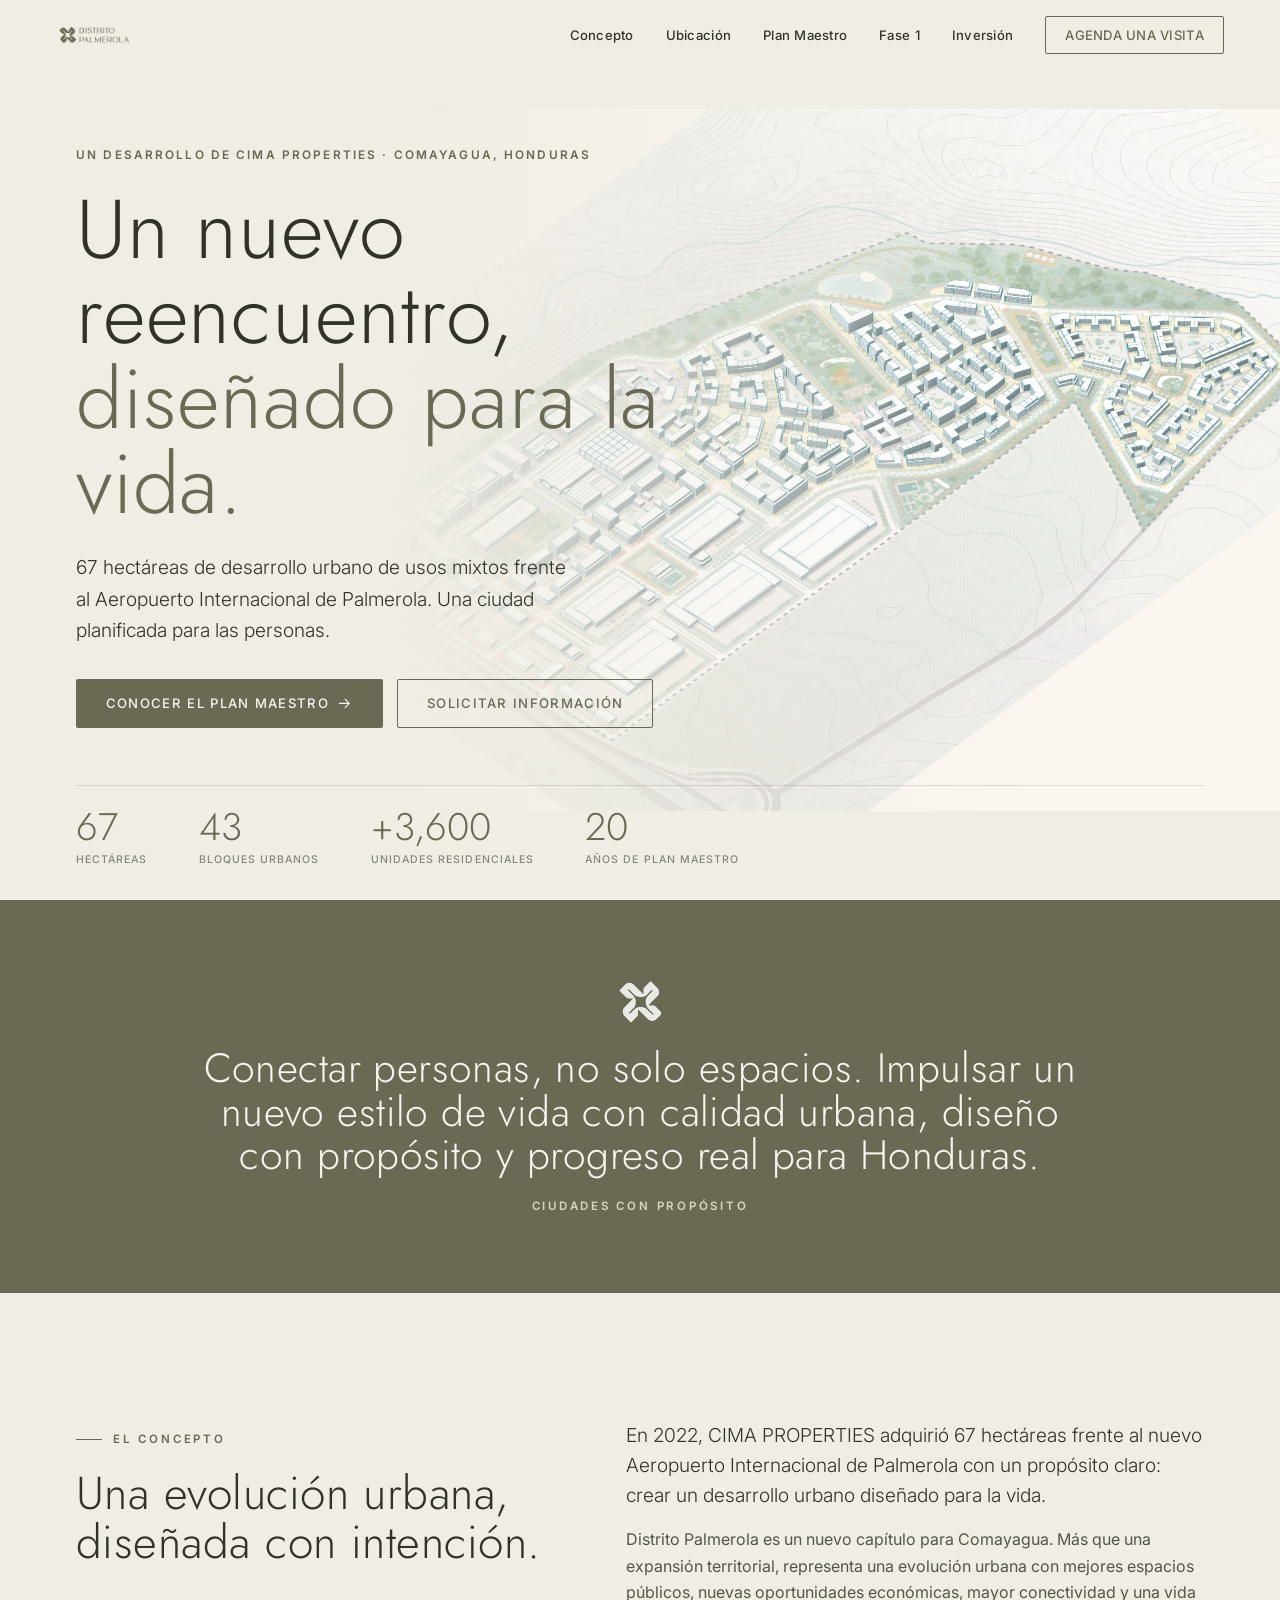
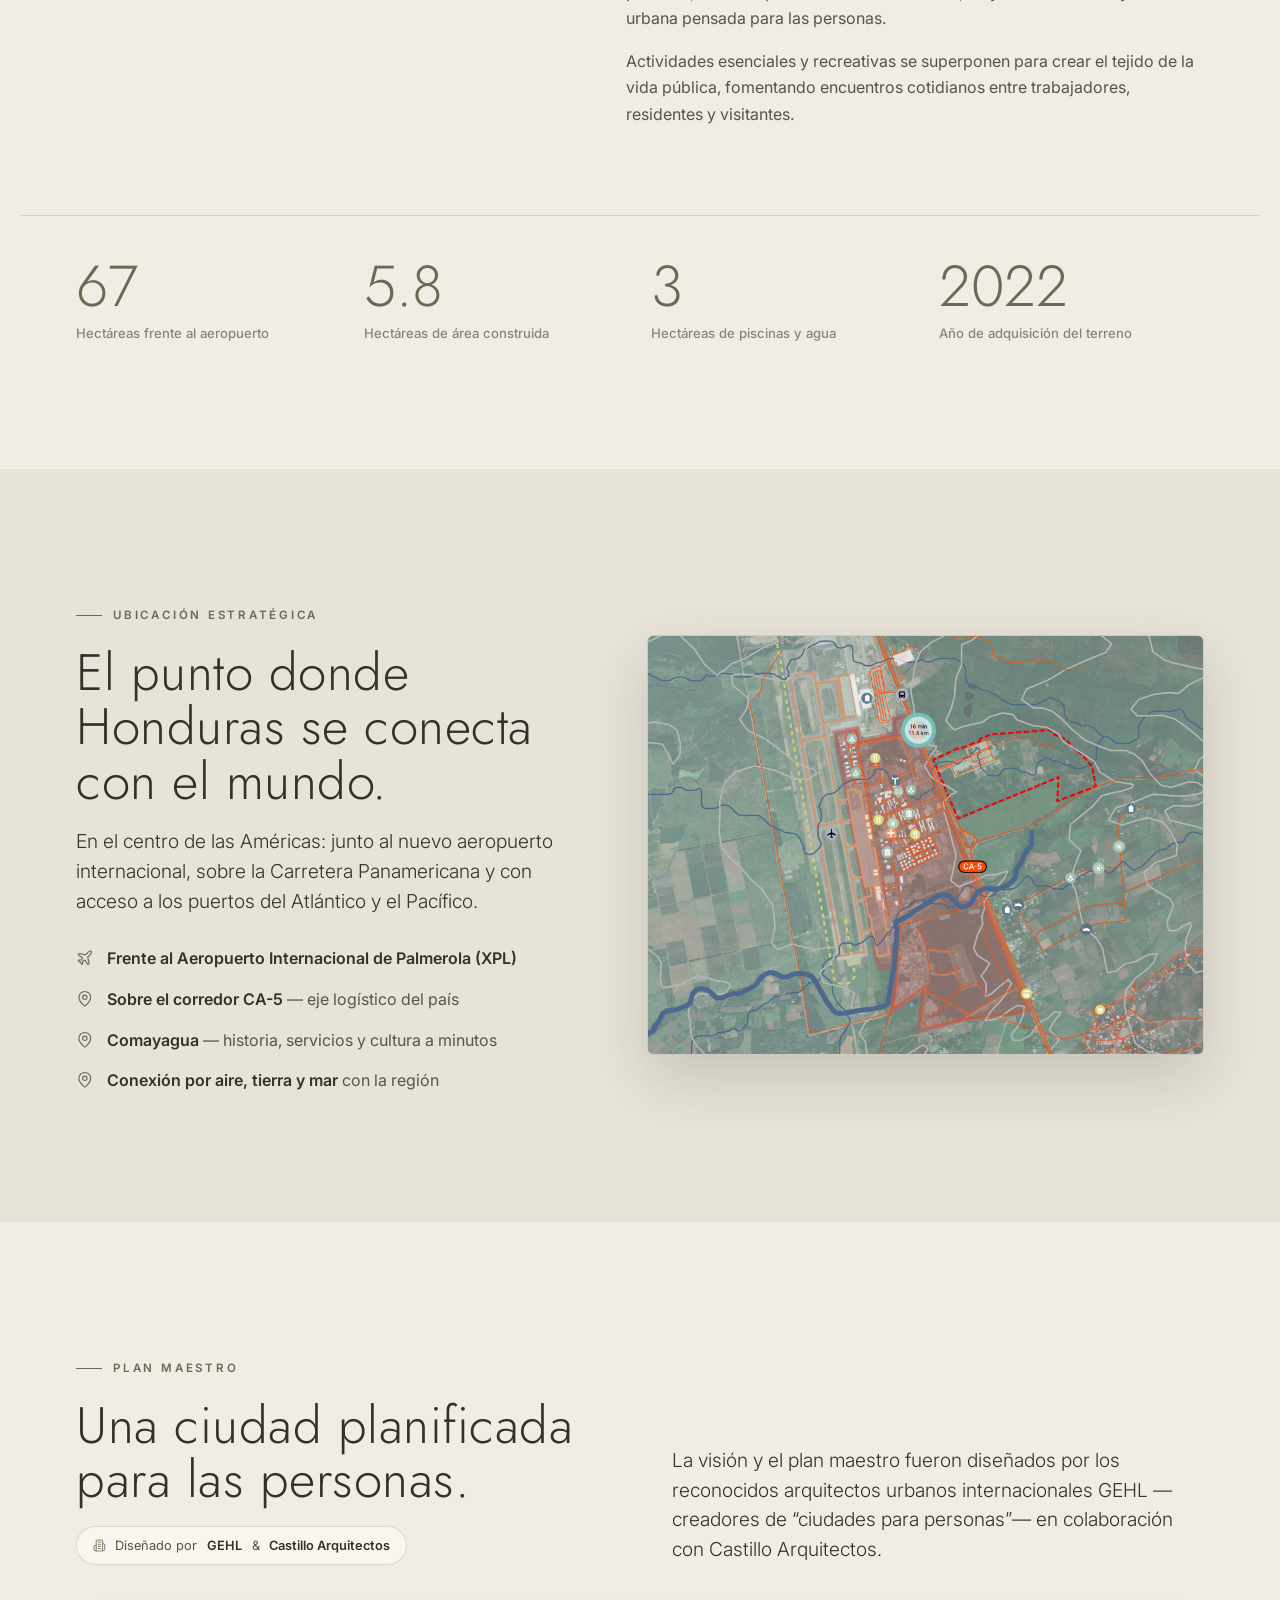
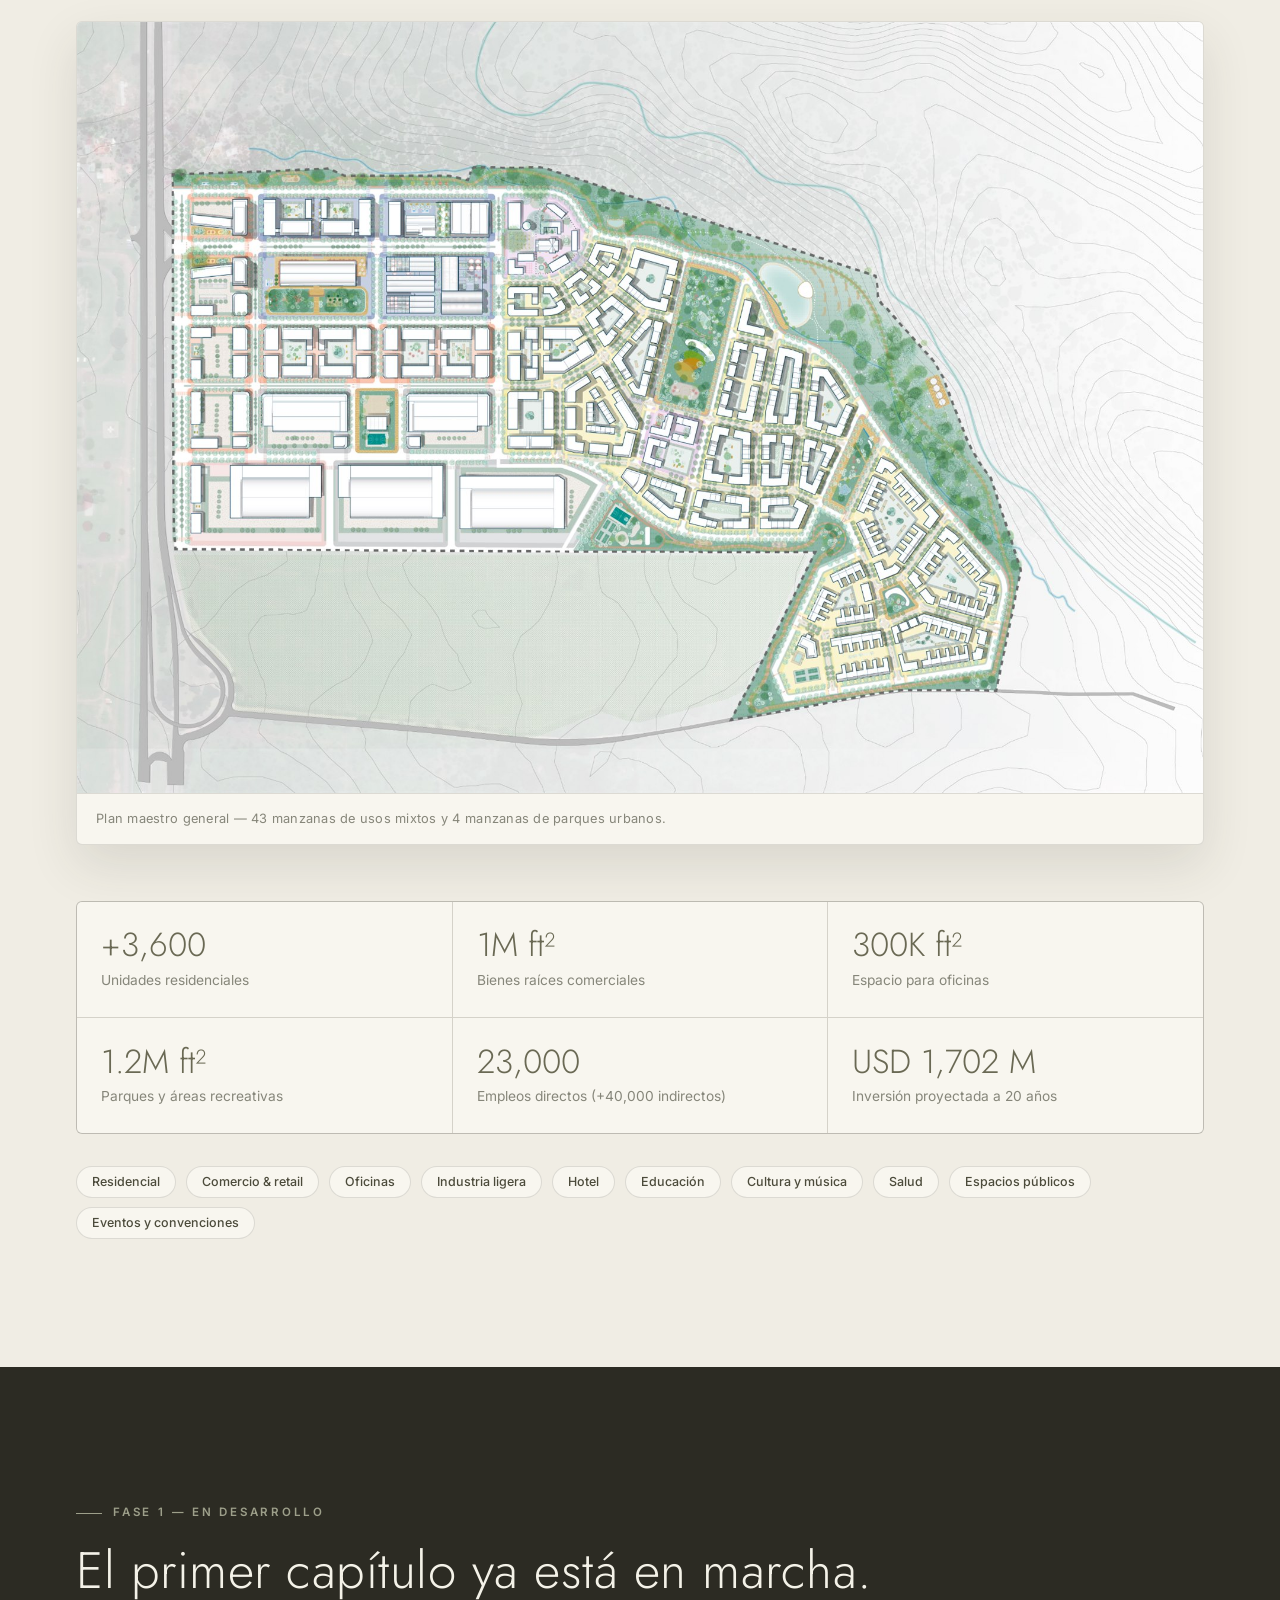
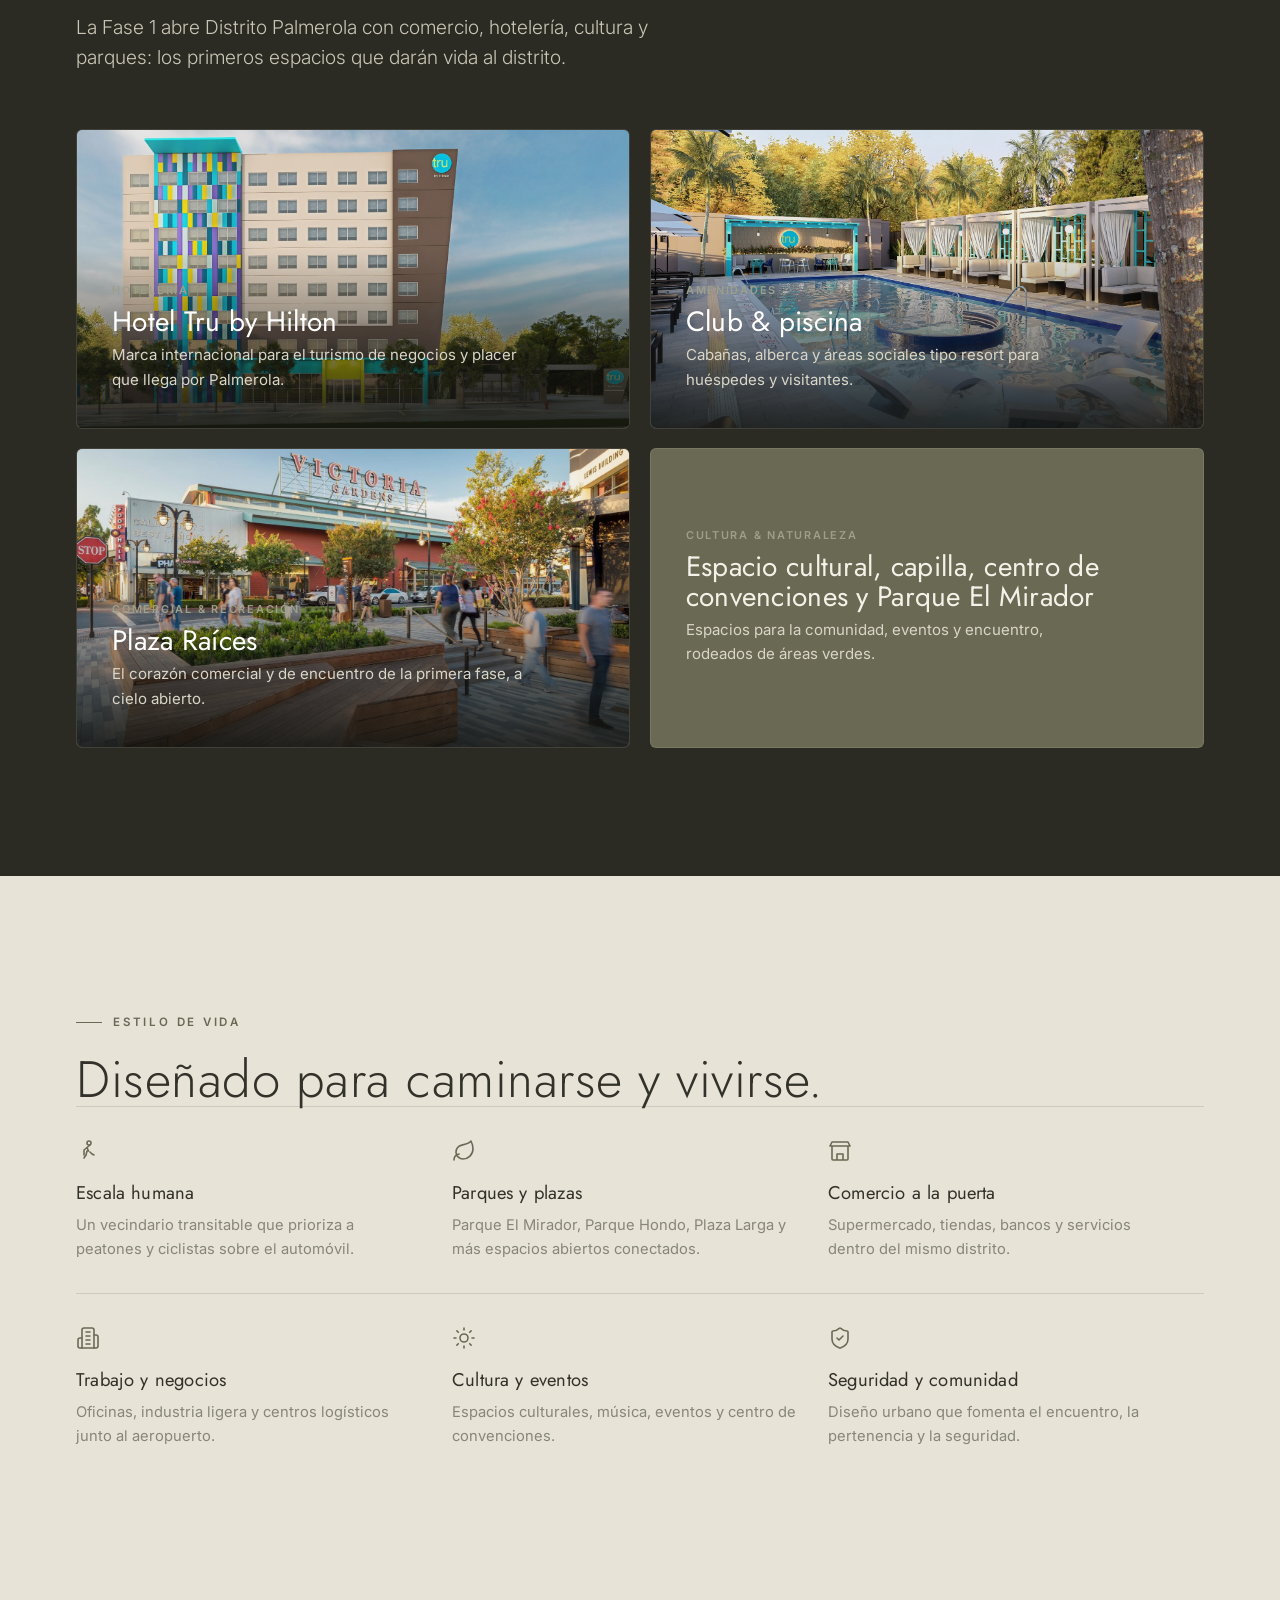
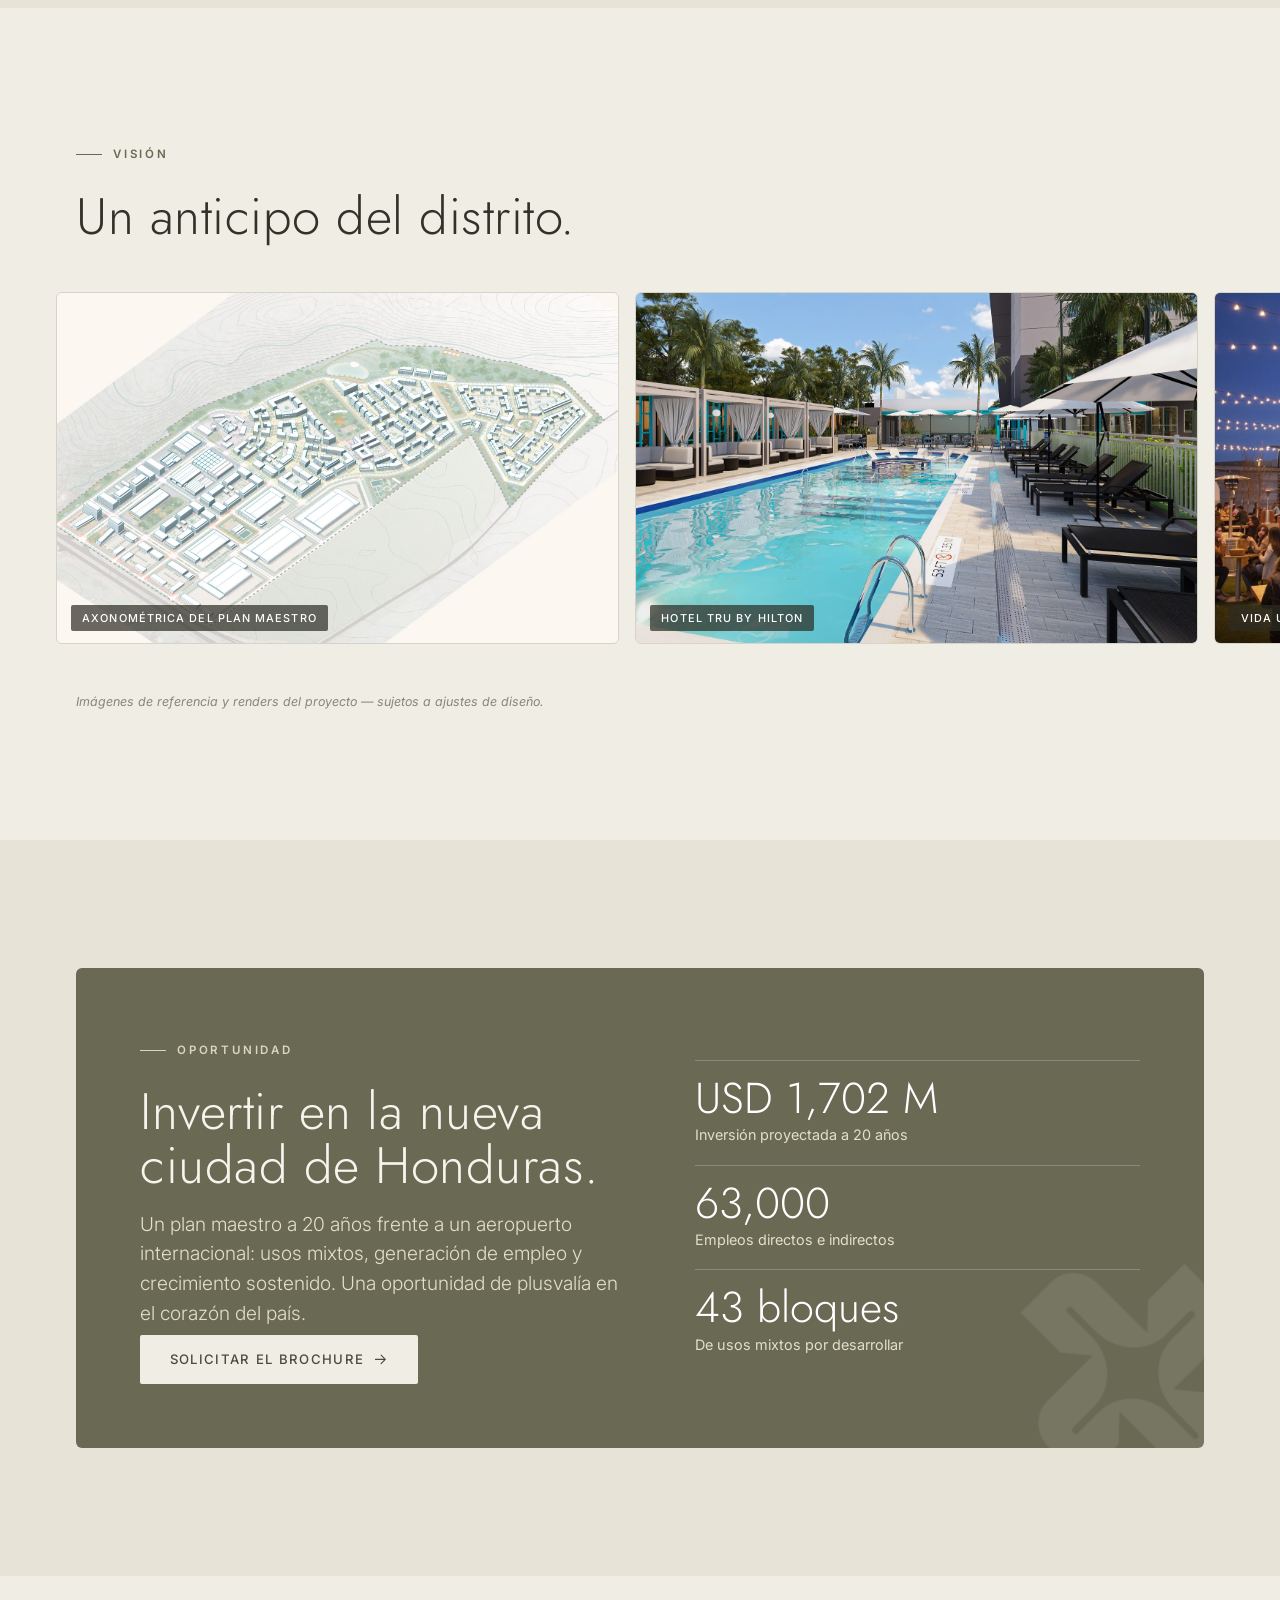
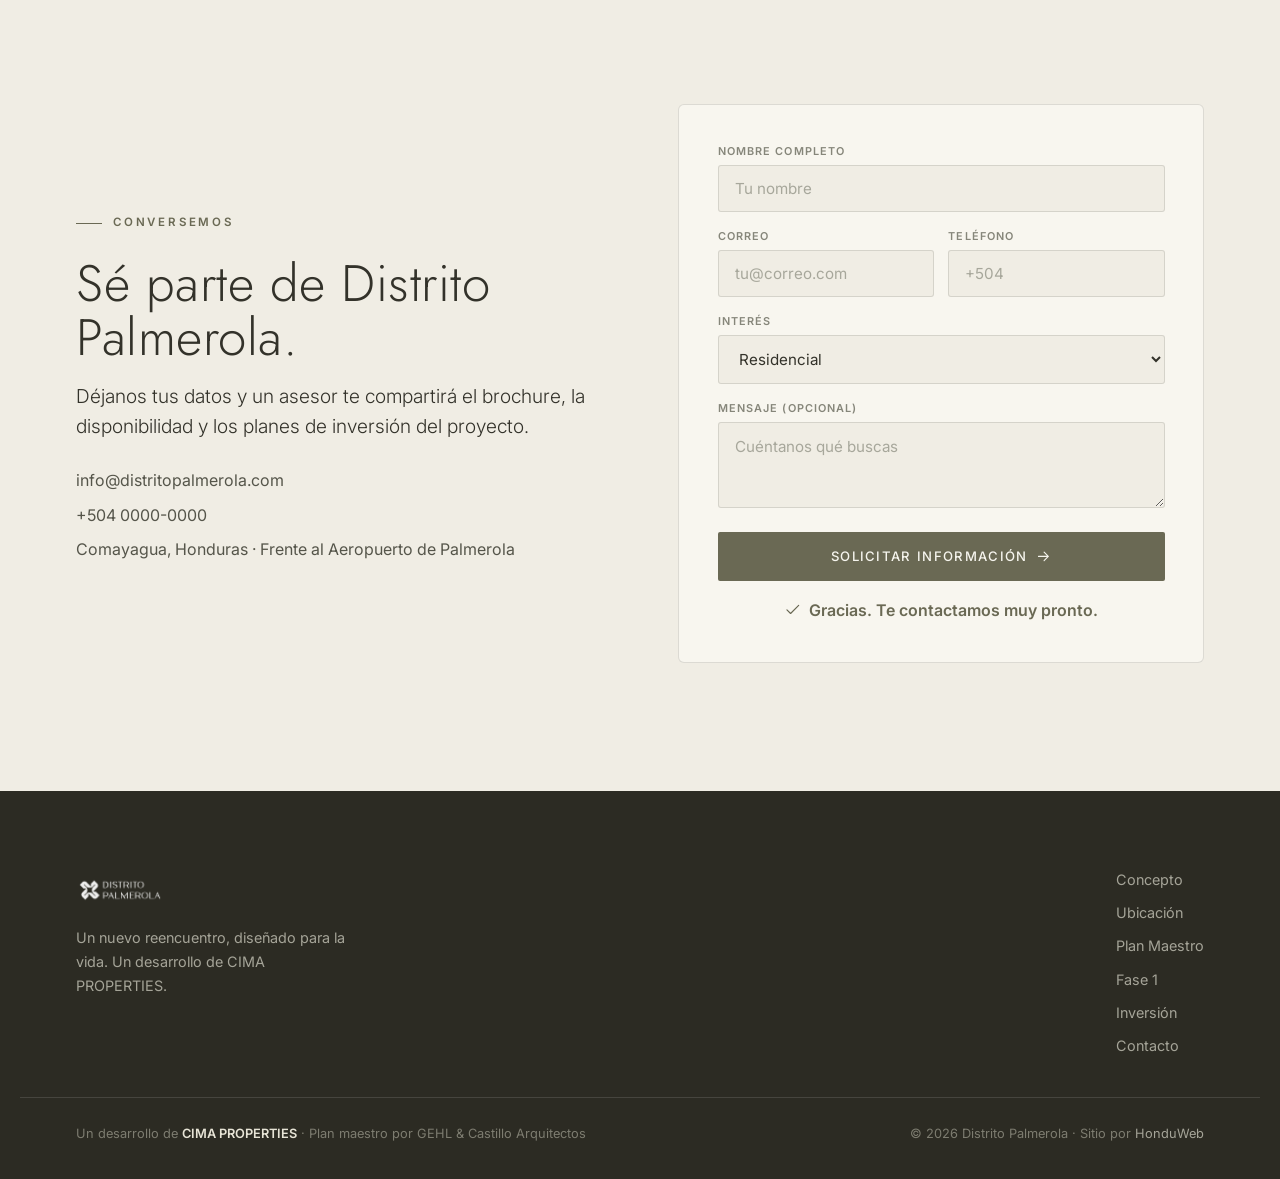
==== commit a419f5cc: "Rebrand con material oficial de CIMA: logo y paleta olivo, tipografia Jost, contenido real (GEHL, 67" ====
--- a/index.html
+++ b/index.html
@@ -3,15 +3,16 @@
 <head>
 <meta charset="utf-8" />
 <meta name="viewport" content="width=device-width, initial-scale=1" />
-<title>Distrito Palmerola — Donde Honduras despega</title>
-<meta name="description" content="El primer distrito de usos mixtos junto al Aeropuerto Internacional de Palmerola. Un desarrollo de CIMA PROPERTIES: residencial, corporativo, comercial y hotelero." />
-<meta name="theme-color" content="#13201e" />
-<meta property="og:title" content="Distrito Palmerola — Donde Honduras despega" />
-<meta property="og:description" content="El primer distrito de usos mixtos junto al Aeropuerto Internacional de Palmerola. Un desarrollo de CIMA PROPERTIES." />
+<title>Distrito Palmerola — Un nuevo reencuentro, diseñado para la vida</title>
+<meta name="description" content="Distrito Palmerola: 67 hectáreas de desarrollo urbano de usos mixtos frente al Aeropuerto Internacional de Palmerola, Comayagua. Plan maestro por GEHL y Castillo Arquitectos. Un desarrollo de CIMA PROPERTIES." />
+<meta name="theme-color" content="#6a6954" />
+<meta property="og:title" content="Distrito Palmerola — Un nuevo reencuentro, diseñado para la vida" />
+<meta property="og:description" content="Ciudades con propósito. 67 ha de usos mixtos frente al Aeropuerto de Palmerola. Un desarrollo de CIMA PROPERTIES." />
 <meta property="og:type" content="website" />
+<link rel="icon" type="image/png" href="assets/img/brand/mark.png" />
 <link rel="preconnect" href="https://fonts.googleapis.com" />
 <link rel="preconnect" href="https://fonts.gstatic.com" crossorigin />
-<link href="https://fonts.googleapis.com/css2?family=Fraunces:ital,opsz,wght@0,9..144,400..900;1,9..144,400..700&family=IBM+Plex+Mono:wght@400;500;600&family=Inter:wght@300;400;500;600&display=swap" rel="stylesheet" />
+<link href="https://fonts.googleapis.com/css2?family=Jost:wght@300;400;500&family=Inter:wght@300;400;500;600&display=swap" rel="stylesheet" />
 <link rel="stylesheet" href="assets/styles.css" />
 </head>
 <body>
@@ -19,22 +20,22 @@
 <!-- ===== Sprite de iconos (SVG, estilo Lucide) ===== -->
 <svg width="0" height="0" style="position:absolute" aria-hidden="true" focusable="false"><defs>
   <symbol id="i-leaf" viewBox="0 0 24 24"><path d="M11 20A7 7 0 0 1 9.8 6.1C15.5 5 17 4.48 19 2c1 2 2 4.18 2 8 0 5.5-4.78 10-10 10Z"/><path d="M2 21c0-3 1.85-5.36 5.08-6"/></symbol>
-  <symbol id="i-waves" viewBox="0 0 24 24"><path d="M2 6c.6.5 1.2 1 2.5 1C7 7 7 5 9.5 5c2.6 0 2.4 2 5 2 2.5 0 2.5-2 5-2 1.3 0 1.9.5 2.5 1"/><path d="M2 12c.6.5 1.2 1 2.5 1 2.5 0 2.5-2 5-2 2.6 0 2.4 2 5 2 2.5 0 2.5-2 5-2 1.3 0 1.9.5 2.5 1"/><path d="M2 18c.6.5 1.2 1 2.5 1 2.5 0 2.5-2 5-2 2.6 0 2.4 2 5 2 2.5 0 2.5-2 5-2 1.3 0 1.9.5 2.5 1"/></symbol>
+  <symbol id="i-walk" viewBox="0 0 24 24"><circle cx="13" cy="4" r="2"/><path d="m14 6-3 2.5 1.5 3.5M11 8.5 8 11v5m6-3 2 2 2 1M11 12l-1 4-2 3"/></symbol>
   <symbol id="i-shield" viewBox="0 0 24 24"><path d="M20 13c0 5-3.5 7.5-7.66 8.95a1 1 0 0 1-.67-.01C7.5 20.5 4 18 4 13V6a1 1 0 0 1 1-1c2 0 4.5-1.2 6.24-2.72a1.17 1.17 0 0 1 1.52 0C14.51 3.81 17 5 19 5a1 1 0 0 1 1 1z"/><path d="m9 12 2 2 4-4"/></symbol>
-  <symbol id="i-zap" viewBox="0 0 24 24"><path d="M4 14a1 1 0 0 1-.78-1.63l9.9-10.2a.5.5 0 0 1 .86.46l-1.92 6.02A1 1 0 0 0 13 10h7a1 1 0 0 1 .78 1.63l-9.9 10.2a.5.5 0 0 1-.86-.46l1.92-6.02A1 1 0 0 0 11 14z"/></symbol>
+  <symbol id="i-store" viewBox="0 0 24 24"><path d="m2 7 2-4h16l2 4M4 7v13a1 1 0 0 0 1 1h14a1 1 0 0 0 1-1V7M2 7h20M9 21v-6h6v6"/></symbol>
   <symbol id="i-plane" viewBox="0 0 24 24"><path d="M17.8 19.2 16 11l3.5-3.5C21 6 21.5 4 21 3c-1-.5-3 0-4.5 1.5L13 8 4.8 6.2c-.5-.1-.9.1-1.1.5l-.3.5c-.2.5-.1 1 .3 1.3L9 12l-2 3H4l-1 1 3 2 2 3 1-1v-3l3-2 3.5 5.3c.3.4.8.5 1.3.3l.5-.2c.4-.3.6-.7.5-1.2z"/></symbol>
-  <symbol id="i-sparkles" viewBox="0 0 24 24"><path d="M9.937 15.5A2 2 0 0 0 8.5 14.063l-6.135-1.582a.5.5 0 0 1 0-.962L8.5 9.936A2 2 0 0 0 9.937 8.5l1.582-6.135a.5.5 0 0 1 .962 0L14.063 8.5A2 2 0 0 0 15.5 9.937l6.135 1.581a.5.5 0 0 1 0 .964L15.5 14.063a2 2 0 0 0-1.437 1.437l-1.582 6.135a.5.5 0 0 1-.962 0z"/></symbol>
-  <symbol id="i-building" viewBox="0 0 24 24"><path d="M6 22V4a2 2 0 0 1 2-2h8a2 2 0 0 1 2 2v18Z"/><path d="M6 12H4a2 2 0 0 0-2 2v6a2 2 0 0 0 2 2h2"/><path d="M18 9h2a2 2 0 0 1 2 2v9a2 2 0 0 1-2 2h-2"/><path d="M10 6h4M10 10h4M10 14h4M10 18h4"/></symbol>
-  <symbol id="i-arrow" viewBox="0 0 24 24"><path d="M7 7h10v10"/><path d="M7 17 17 7"/></symbol>
+  <symbol id="i-building" viewBox="0 0 24 24"><path d="M6 22V4a2 2 0 0 1 2-2h8a2 2 0 0 1 2 2v18Z"/><path d="M6 12H4a2 2 0 0 0-2 2v6a2 2 0 0 0 2 2h2M18 9h2a2 2 0 0 1 2 2v9a2 2 0 0 1-2 2h-2M10 6h4M10 10h4M10 14h4M10 18h4"/></symbol>
+  <symbol id="i-sun" viewBox="0 0 24 24"><circle cx="12" cy="12" r="4"/><path d="M12 2v2M12 20v2M4.9 4.9l1.4 1.4M17.7 17.7l1.4 1.4M2 12h2M20 12h2M6.3 17.7l-1.4 1.4M19.1 4.9l-1.4 1.4"/></symbol>
+  <symbol id="i-arrow" viewBox="0 0 24 24"><path d="M5 12h14M13 6l6 6-6 6"/></symbol>
   <symbol id="i-check" viewBox="0 0 24 24"><path d="M20 6 9 17l-5-5"/></symbol>
+  <symbol id="i-pin" viewBox="0 0 24 24"><path d="M20 10c0 6-8 12-8 12s-8-6-8-12a8 8 0 0 1 16 0Z"/><circle cx="12" cy="10" r="3"/></symbol>
 </defs></svg>
 
 <!-- ===== Preloader ===== -->
 <div id="preloader" aria-hidden="true">
   <div class="pre-mark">
-    <span class="pre-code">14.45°N · 87.65°O</span>
-    <span class="pre-name">DISTRITO PALMEROLA</span>
-    <span class="pre-line"></span>
+    <img src="assets/img/brand/mark.png" alt="" />
+    <span class="pre-name">Distrito Palmerola</span>
   </div>
 </div>
 
@@ -42,97 +43,80 @@
 <header id="nav">
   <div class="nav-inner">
     <a href="#top" class="brand" aria-label="Distrito Palmerola — inicio">
-      <span class="brand-mark">DP</span>
-      <span class="brand-txt">
-        <b>DISTRITO PALMEROLA</b>
-        <i>por CIMA PROPERTIES</i>
-      </span>
+      <img src="assets/img/brand/logo.png" alt="Distrito Palmerola" />
     </a>
     <nav class="nav-links" aria-label="Principal">
       <a href="#concepto">Concepto</a>
       <a href="#ubicacion">Ubicación</a>
-      <a href="#masterplan">Masterplan</a>
-      <a href="#amenidades">Vida</a>
+      <a href="#plan">Plan Maestro</a>
+      <a href="#fase1">Fase 1</a>
       <a href="#inversion">Inversión</a>
-      <a href="#contacto" class="nav-cta">Agenda una visita <svg class="ico"><use href="#i-arrow"/></svg></a>
+      <a href="#contacto" class="nav-cta">Agenda una visita</a>
     </nav>
     <button id="burger" aria-label="Abrir menú" aria-expanded="false"><span></span><span></span><span></span></button>
   </div>
 </header>
 
-<!-- ===== Menú móvil ===== -->
 <div id="mobile-menu" aria-hidden="true">
-  <div class="mm-links">
-    <a href="#concepto"><em>01</em> Concepto</a>
-    <a href="#ubicacion"><em>02</em> Ubicación</a>
-    <a href="#masterplan"><em>03</em> Masterplan</a>
-    <a href="#amenidades"><em>04</em> Vida</a>
-    <a href="#inversion"><em>05</em> Inversión</a>
-    <a href="#contacto" class="nav-cta">Agenda una visita <svg class="ico"><use href="#i-arrow"/></svg></a>
-  </div>
-  <span class="mm-code">14.45°N · 87.65°O — Comayagua, Honduras</span>
+  <a href="#concepto">Concepto</a>
+  <a href="#ubicacion">Ubicación</a>
+  <a href="#plan">Plan Maestro</a>
+  <a href="#fase1">Fase 1</a>
+  <a href="#inversion">Inversión</a>
+  <a href="#contacto" class="nav-cta">Agenda una visita</a>
 </div>
 
 <main id="top">
 
   <!-- ===== Hero ===== -->
   <section class="hero" id="hero">
-    <div class="hero-media" data-parallax>
-      <img src="https://images.unsplash.com/photo-1470071459604-3b5ec3a7fe05?auto=format&fit=crop&w=2200&q=80" alt="Atardecer sobre el valle de Comayagua" />
-      <div class="hero-veil"></div>
-    </div>
-
-    <div class="hero-utility">
-      <span><i class="live"></i>En desarrollo · Fase 1</span>
-      <span class="mono">XPL · AEROPUERTO INTERNACIONAL DE PALMEROLA</span>
-      <span class="mono">14.45°N 87.65°O</span>
-    </div>
-
-    <div class="hero-content">
-      <p class="hero-eyebrow">Un desarrollo de CIMA PROPERTIES — Comayagua, Honduras</p>
-      <h1>Donde Honduras<br /><em>despega.</em></h1>
-      <p class="hero-sub">El primer distrito de usos mixtos construido alrededor del aeropuerto más moderno del país. Vive, invierte y haz negocios a seis minutos de la pista.</p>
+    <div class="hero-bg" aria-hidden="true"></div>
+    <div class="hero-inner">
+      <p class="hero-eyebrow">Un desarrollo de CIMA PROPERTIES · Comayagua, Honduras</p>
+      <h1>Un nuevo reencuentro,<br /><em>diseñado para la vida.</em></h1>
+      <p class="hero-sub">67 hectáreas de desarrollo urbano de usos mixtos frente al Aeropuerto Internacional de Palmerola. Una ciudad planificada para las personas.</p>
       <div class="hero-actions">
-        <a href="#masterplan" class="btn btn-solid">Explorar el masterplan <svg class="ico"><use href="#i-arrow"/></svg></a>
-        <a href="#contacto" class="btn btn-line">Solicitar brochure</a>
-      </div>
-    </div>
-
+        <a href="#plan" class="btn btn-solid">Conocer el plan maestro <svg class="ico"><use href="#i-arrow"/></svg></a>
+        <a href="#contacto" class="btn btn-line">Solicitar información</a>
+      </div>
+    </div>
     <div class="hero-spec">
-      <div class="spec"><b>120</b><span>hectáreas</span></div>
-      <div class="spec"><b>05</b><span>zonas de uso</span></div>
-      <div class="spec"><b>06</b><span>min a la pista</span></div>
-      <div class="spec"><b>2026</b><span>inicio Fase 1</span></div>
-      <a href="#concepto" class="spec-cue" aria-label="Descubrir">Descubrir<svg class="ico"><use href="#i-arrow"/></svg></a>
-    </div>
-  </section>
-
-  <!-- ===== Ticker ===== -->
-  <div class="ticker" aria-hidden="true">
-    <div class="ticker-row">
-      <span>Residencial</span><i></i><span>Corporativo</span><i></i><span>Comercial &amp; Retail</span><i></i><span>Gastronomía</span><i></i><span>Hotelería</span><i></i><span>Convenciones</span><i></i>
-      <span>Residencial</span><i></i><span>Corporativo</span><i></i><span>Comercial &amp; Retail</span><i></i><span>Gastronomía</span><i></i><span>Hotelería</span><i></i><span>Convenciones</span><i></i>
-    </div>
-  </div>
+      <div class="hero-spec-inner">
+        <div class="spec"><b>67</b><span>hectáreas</span></div>
+        <div class="spec"><b>43</b><span>bloques urbanos</span></div>
+        <div class="spec"><b>+3,600</b><span>unidades residenciales</span></div>
+        <div class="spec"><b>20</b><span>años de plan maestro</span></div>
+      </div>
+    </div>
+  </section>
+
+  <!-- ===== Statement ===== -->
+  <section class="statement">
+    <div class="wrap">
+      <img class="mark" src="assets/img/brand/mark.png" alt="" />
+      <h2>Conectar personas, no solo espacios. Impulsar un nuevo estilo de vida con calidad urbana, diseño con propósito y progreso real para Honduras.</h2>
+      <span class="tag">Ciudades con propósito</span>
+    </div>
+  </section>
 
   <!-- ===== Concepto ===== -->
   <section class="section concepto" id="concepto">
-    <div class="wrap">
-      <p class="eyebrow"><span class="ex">01</span>El concepto</p>
-      <div class="concepto-lead">
-        <h2>Un distrito que reúne, en un solo lugar, todo lo que una vida y un negocio modernos necesitan.</h2>
-        <div class="concepto-body">
-          <p class="lead">Distrito Palmerola nace de una convicción: la cercanía a una terminal aérea internacional cambia el valor de cada metro cuadrado a su alrededor.</p>
-          <p>Residencias, torres corporativas, comercio, gastronomía y hotelería conviven bajo un mismo lenguaje arquitectónico. Un ecosistema pensado para las personas, con la conectividad como su mayor activo.</p>
-        </div>
-      </div>
-
-      <div class="stats" id="stats">
-        <div class="stat"><span class="num" data-count="120">0</span><span class="unit">ha</span><p>Superficie master planificada</p></div>
-        <div class="stat"><span class="num" data-count="6">0</span><span class="unit">min</span><p>Del Aeropuerto de Palmerola</p></div>
-        <div class="stat"><span class="num" data-count="5">0</span><span class="unit">zonas</span><p>Usos integrados en un distrito</p></div>
-        <div class="stat"><span class="num" data-count="24">0</span><span class="unit">/7</span><p>Un distrito que vive día y noche</p></div>
-      </div>
+    <div class="wrap concepto-grid">
+      <div>
+        <p class="eyebrow">El concepto</p>
+        <h2>Una evolución urbana, diseñada con intención.</h2>
+      </div>
+      <div class="concepto-body">
+        <p class="lead">En 2022, CIMA PROPERTIES adquirió 67 hectáreas frente al nuevo Aeropuerto Internacional de Palmerola con un propósito claro: crear un desarrollo urbano diseñado para la vida.</p>
+        <p>Distrito Palmerola es un nuevo capítulo para Comayagua. Más que una expansión territorial, representa una evolución urbana con mejores espacios públicos, nuevas oportunidades económicas, mayor conectividad y una vida urbana pensada para las personas.</p>
+        <p>Actividades esenciales y recreativas se superponen para crear el tejido de la vida pública, fomentando encuentros cotidianos entre trabajadores, residentes y visitantes.</p>
+      </div>
+    </div>
+    <div class="wrap stats">
+      <div class="stat"><b>67</b><span>Hectáreas frente al aeropuerto</span></div>
+      <div class="stat"><b>5.8</b><span>Hectáreas de área construida</span></div>
+      <div class="stat"><b>3</b><span>Hectáreas de piscinas y agua</span></div>
+      <div class="stat"><b>2022</b><span>Año de adquisición del terreno</span></div>
     </div>
   </section>
 
@@ -140,90 +124,95 @@
   <section class="section ubicacion" id="ubicacion">
     <div class="wrap ubi-grid">
       <div class="ubi-copy">
-        <p class="eyebrow"><span class="ex">02</span>Ubicación</p>
-        <h2>El punto donde el país se conecta.</h2>
-        <p class="lead">Palmerola es la nueva puerta de entrada de Honduras al mundo. Ubicarse a su lado significa operar con acceso inmediato a vuelos internacionales, corredores logísticos y el centro geográfico del país.</p>
+        <p class="eyebrow">Ubicación estratégica</p>
+        <h2>El punto donde Honduras se conecta con el mundo.</h2>
+        <p class="lead">En el centro de las Américas: junto al nuevo aeropuerto internacional, sobre la Carretera Panamericana y con acceso a los puertos del Atlántico y el Pacífico.</p>
         <ul class="ubi-list">
-          <li><svg class="ico li-ico"><use href="#i-plane"/></svg><span><strong>6 min</strong> al Aeropuerto Internacional de Palmerola (XPL)</span></li>
-          <li><svg class="ico li-ico"><use href="#i-plane"/></svg><span><strong>Corredor CA-5</strong> — eje logístico Tegucigalpa · San Pedro Sula</span></li>
-          <li><svg class="ico li-ico"><use href="#i-plane"/></svg><span><strong>Comayagua colonial</strong> a minutos: turismo, servicios y cultura</span></li>
-          <li><svg class="ico li-ico"><use href="#i-plane"/></svg><span><strong>Centro geográfico</strong> de Honduras — alcance nacional</span></li>
+          <li><svg class="ico li-ico"><use href="#i-plane"/></svg><span><strong>Frente al Aeropuerto Internacional de Palmerola (XPL)</strong></span></li>
+          <li><svg class="ico li-ico"><use href="#i-pin"/></svg><span><strong>Sobre el corredor CA-5</strong> — eje logístico del país</span></li>
+          <li><svg class="ico li-ico"><use href="#i-pin"/></svg><span><strong>Comayagua</strong> — historia, servicios y cultura a minutos</span></li>
+          <li><svg class="ico li-ico"><use href="#i-pin"/></svg><span><strong>Conexión por aire, tierra y mar</strong> con la región</span></li>
         </ul>
       </div>
-
-      <div class="radar-wrap">
-        <div class="radar">
-          <svg viewBox="0 0 400 400" class="radar-svg" aria-hidden="true">
-            <circle cx="200" cy="200" r="60" class="ring"/>
-            <circle cx="200" cy="200" r="120" class="ring"/>
-            <circle cx="200" cy="200" r="180" class="ring"/>
-            <line x1="200" y1="10" x2="200" y2="390" class="cross"/>
-            <line x1="10" y1="200" x2="390" y2="200" class="cross"/>
-            <path d="M40 360 Q200 210 360 60" class="flight"/>
-            <path d="M60 60 Q210 200 350 330" class="flight"/>
-          </svg>
-          <span class="radar-sweep"></span>
-          <span class="radar-blip b1"></span>
-          <span class="radar-blip b2"></span>
-          <span class="radar-core"><span></span>Distrito Palmerola</span>
-          <svg class="ico radar-plane"><use href="#i-plane"/></svg>
-          <span class="radar-tag t-xpl">XPL · Pista</span>
-          <span class="radar-tag t-ca5">CA-5</span>
-          <span class="radar-tag t-city">Comayagua</span>
-          <span class="radar-coord mono">14.45°N · 87.65°O</span>
-        </div>
-      </div>
-    </div>
-  </section>
-
-  <!-- ===== Masterplan ===== -->
-  <section class="section masterplan" id="masterplan">
-    <div class="wrap">
-      <div class="mp-head">
+      <figure class="ubi-map">
+        <img src="assets/img/ubicacion-map.jpg" alt="Ubicación de Distrito Palmerola junto al Aeropuerto de Palmerola y el corredor CA-5" loading="lazy" />
+      </figure>
+    </div>
+  </section>
+
+  <!-- ===== Plan Maestro ===== -->
+  <section class="section plan" id="plan">
+    <div class="wrap">
+      <div class="plan-head">
         <div>
-          <p class="eyebrow"><span class="ex">03</span>Masterplan</p>
-          <h2>Cinco mundos,<br />un mismo distrito.</h2>
-        </div>
-        <p class="mp-lead">Cada zona funciona por sí sola y potencia a las demás. Así se construye un lugar que no se apaga: trabajo de día, vida de noche.</p>
-      </div>
-
-      <div class="mp-grid">
-        <article class="mp-card" style="--img:url('https://images.unsplash.com/photo-1545324418-cc1a3fa10c00?auto=format&fit=crop&w=1200&q=80')">
-          <div class="mp-body"><span class="mp-code mono">Z—01</span><h3>Residencial</h3><p>Torres y residencias con vistas abiertas, amenidades de resort y seguridad integral.</p></div>
+          <p class="eyebrow">Plan maestro</p>
+          <h2>Una ciudad planificada para las personas.</h2>
+          <div class="credit"><svg class="ico" style="color:var(--olive)"><use href="#i-building"/></svg> Diseñado por <b>GEHL</b> &amp; <b>Castillo Arquitectos</b></div>
+        </div>
+        <p class="lead">La visión y el plan maestro fueron diseñados por los reconocidos arquitectos urbanos internacionales GEHL —creadores de “ciudades para personas”— en colaboración con Castillo Arquitectos.</p>
+      </div>
+
+      <figure class="plan-figure">
+        <img src="assets/img/masterplan-plan.jpg" alt="Plan maestro de Distrito Palmerola" loading="lazy" />
+        <figcaption>Plan maestro general — 43 manzanas de usos mixtos y 4 manzanas de parques urbanos.</figcaption>
+      </figure>
+
+      <div class="figures">
+        <div class="fig"><b>+3,600</b><span>Unidades residenciales</span></div>
+        <div class="fig"><b>1M ft²</b><span>Bienes raíces comerciales</span></div>
+        <div class="fig"><b>300K ft²</b><span>Espacio para oficinas</span></div>
+        <div class="fig"><b>1.2M ft²</b><span>Parques y áreas recreativas</span></div>
+        <div class="fig"><b>23,000</b><span>Empleos directos (+40,000 indirectos)</span></div>
+        <div class="fig"><b>USD 1,702 M</b><span>Inversión proyectada a 20 años</span></div>
+      </div>
+
+      <div class="usos">
+        <span class="uso">Residencial</span><span class="uso">Comercio &amp; retail</span><span class="uso">Oficinas</span><span class="uso">Industria ligera</span><span class="uso">Hotel</span><span class="uso">Educación</span><span class="uso">Cultura y música</span><span class="uso">Salud</span><span class="uso">Espacios públicos</span><span class="uso">Eventos y convenciones</span>
+      </div>
+    </div>
+  </section>
+
+  <!-- ===== Fase 1 ===== -->
+  <section class="section fase" id="fase1">
+    <div class="wrap">
+      <p class="eyebrow">Fase 1 — en desarrollo</p>
+      <h2>El primer capítulo ya está en marcha.</h2>
+      <p class="lead" style="max-width:640px;margin-top:1rem">La Fase 1 abre Distrito Palmerola con comercio, hotelería, cultura y parques: los primeros espacios que darán vida al distrito.</p>
+      <div class="fase-grid">
+        <article class="fase-card">
+          <img src="assets/img/hotel-tru.jpg" alt="Hotel Tru by Hilton" loading="lazy" />
+          <div class="ov"></div>
+          <div class="txt"><span class="tag">Hotelería</span><h3>Hotel Tru by Hilton</h3><p>Marca internacional para el turismo de negocios y placer que llega por Palmerola.</p></div>
         </article>
-        <article class="mp-card" style="--img:url('https://images.unsplash.com/photo-1486406146926-c627a92ad1ab?auto=format&fit=crop&w=1200&q=80')">
-          <div class="mp-body"><span class="mp-code mono">Z—02</span><h3>Corporativo</h3><p>Oficinas AAA y espacios flexibles para empresas que necesitan estar cerca del aeropuerto.</p></div>
+        <article class="fase-card">
+          <img src="assets/img/hotel-pool.jpg" alt="Amenidades del Hotel Tru by Hilton" loading="lazy" />
+          <div class="ov"></div>
+          <div class="txt"><span class="tag">Amenidades</span><h3>Club &amp; piscina</h3><p>Cabañas, alberca y áreas sociales tipo resort para huéspedes y visitantes.</p></div>
         </article>
-        <article class="mp-card" style="--img:url('https://images.unsplash.com/photo-1519567241046-7f570eee3ce6?auto=format&fit=crop&w=1200&q=80')">
-          <div class="mp-body"><span class="mp-code mono">Z—03</span><h3>Comercial &amp; Retail</h3><p>Un paseo a cielo abierto con marcas, servicios y experiencias de compra.</p></div>
+        <article class="fase-card">
+          <img src="assets/img/vida-retail.jpg" alt="Plaza Raíces — comercial y recreación" loading="lazy" />
+          <div class="ov"></div>
+          <div class="txt"><span class="tag">Comercial &amp; recreación</span><h3>Plaza Raíces</h3><p>El corazón comercial y de encuentro de la primera fase, a cielo abierto.</p></div>
         </article>
-        <article class="mp-card" style="--img:url('https://images.unsplash.com/photo-1414235077428-338989a2e8c0?auto=format&fit=crop&w=1200&q=80')">
-          <div class="mp-body"><span class="mp-code mono">Z—04</span><h3>Gastronomía</h3><p>Restaurantes, cafés y vida nocturna en un boulevard peatonal que nunca duerme.</p></div>
+        <article class="fase-card text-only">
+          <div class="txt"><span class="tag">Cultura &amp; naturaleza</span><h3>Espacio cultural, capilla, centro de convenciones y Parque El Mirador</h3><p>Espacios para la comunidad, eventos y encuentro, rodeados de áreas verdes.</p></div>
         </article>
-        <article class="mp-card wide" style="--img:url('https://images.unsplash.com/photo-1566073771259-6a8506099945?auto=format&fit=crop&w=1600&q=80')">
-          <div class="mp-body"><span class="mp-code mono">Z—05</span><h3>Hotelería &amp; Convenciones</h3><p>Hotel de marca internacional y centro de convenciones para el turismo de negocios que llega por Palmerola.</p></div>
-        </article>
-      </div>
-    </div>
-  </section>
-
-  <!-- ===== Amenidades / Vida ===== -->
-  <section class="section amenidades" id="amenidades">
-    <div class="wrap">
-      <div class="mp-head">
-        <div>
-          <p class="eyebrow"><span class="ex">04</span>Estilo de vida</p>
-          <h2>Amenidades para<br />vivir mejor.</h2>
-        </div>
-        <p class="mp-lead">Cada detalle está pensado para que residentes, empresas y visitantes quieran quedarse.</p>
-      </div>
+      </div>
+    </div>
+  </section>
+
+  <!-- ===== Vida / amenidades ===== -->
+  <section class="section vida" id="vida">
+    <div class="wrap">
+      <p class="eyebrow">Estilo de vida</p>
+      <h2>Diseñado para caminarse y vivirse.</h2>
       <div class="amen-grid">
-        <div class="amen"><svg class="ico amen-ico"><use href="#i-leaf"/></svg><h4>Parques &amp; senderos</h4><p>Áreas verdes conectadas y peatonales en todo el distrito.</p></div>
-        <div class="amen"><svg class="ico amen-ico"><use href="#i-waves"/></svg><h4>Club &amp; piscinas</h4><p>Amenidades tipo resort para residentes y visitantes.</p></div>
-        <div class="amen"><svg class="ico amen-ico"><use href="#i-shield"/></svg><h4>Seguridad 24/7</h4><p>Control de acceso, videovigilancia y diseño urbano seguro.</p></div>
-        <div class="amen"><svg class="ico amen-ico"><use href="#i-zap"/></svg><h4>Distrito inteligente</h4><p>Fibra óptica, movilidad eléctrica y servicios digitales.</p></div>
-        <div class="amen"><svg class="ico amen-ico"><use href="#i-plane"/></svg><h4>Conectividad aérea</h4><p>El aeropuerto internacional como tu vecino más cercano.</p></div>
-        <div class="amen"><svg class="ico amen-ico"><use href="#i-sparkles"/></svg><h4>Plazas &amp; cultura</h4><p>Espacios para eventos, arte y encuentro comunitario.</p></div>
+        <div class="amen"><svg class="ico amen-ico"><use href="#i-walk"/></svg><h4>Escala humana</h4><p>Un vecindario transitable que prioriza a peatones y ciclistas sobre el automóvil.</p></div>
+        <div class="amen"><svg class="ico amen-ico"><use href="#i-leaf"/></svg><h4>Parques y plazas</h4><p>Parque El Mirador, Parque Hondo, Plaza Larga y más espacios abiertos conectados.</p></div>
+        <div class="amen"><svg class="ico amen-ico"><use href="#i-store"/></svg><h4>Comercio a la puerta</h4><p>Supermercado, tiendas, bancos y servicios dentro del mismo distrito.</p></div>
+        <div class="amen"><svg class="ico amen-ico"><use href="#i-building"/></svg><h4>Trabajo y negocios</h4><p>Oficinas, industria ligera y centros logísticos junto al aeropuerto.</p></div>
+        <div class="amen"><svg class="ico amen-ico"><use href="#i-sun"/></svg><h4>Cultura y eventos</h4><p>Espacios culturales, música, eventos y centro de convenciones.</p></div>
+        <div class="amen"><svg class="ico amen-ico"><use href="#i-shield"/></svg><h4>Seguridad y comunidad</h4><p>Diseño urbano que fomenta el encuentro, la pertenencia y la seguridad.</p></div>
       </div>
     </div>
   </section>
@@ -231,33 +220,34 @@
   <!-- ===== Galería ===== -->
   <section class="section galeria" id="galeria">
     <div class="wrap">
-      <p class="eyebrow"><span class="ex">05</span>Visión</p>
+      <p class="eyebrow">Visión</p>
       <h2>Un anticipo del distrito.</h2>
     </div>
     <div class="gal-strip">
-      <figure><img src="https://images.unsplash.com/photo-1487958449943-2429e8be8625?auto=format&fit=crop&w=1200&q=80" alt="Arquitectura moderna" /><figcaption class="mono">01 — Arquitectura</figcaption></figure>
-      <figure><img src="https://images.unsplash.com/photo-1600585154340-be6161a56a0c?auto=format&fit=crop&w=1200&q=80" alt="Interiores residenciales" /><figcaption class="mono">02 — Residencial</figcaption></figure>
-      <figure><img src="https://images.unsplash.com/photo-1571896349842-33c89424de2d?auto=format&fit=crop&w=1200&q=80" alt="Piscina tipo resort" /><figcaption class="mono">03 — Amenidades</figcaption></figure>
-      <figure><img src="https://images.unsplash.com/photo-1470071459604-3b5ec3a7fe05?auto=format&fit=crop&w=1200&q=80" alt="Áreas verdes" /><figcaption class="mono">04 — Paisaje</figcaption></figure>
-      <figure><img src="https://images.unsplash.com/photo-1460925895917-afdab827c52f?auto=format&fit=crop&w=1200&q=80" alt="Espacios corporativos" /><figcaption class="mono">05 — Corporativo</figcaption></figure>
-    </div>
-    <p class="gal-note wrap mono">Imágenes de referencia conceptual — se sustituyen por los renders oficiales del proyecto.</p>
+      <figure><img src="assets/img/masterplan-axon.jpg" alt="Axonométrica del plan maestro" loading="lazy" /><figcaption>Axonométrica del plan maestro</figcaption></figure>
+      <figure><img src="assets/img/hotel-pool2.jpg" alt="Piscina del Hotel Tru by Hilton" loading="lazy" /><figcaption>Hotel Tru by Hilton</figcaption></figure>
+      <figure><img src="assets/img/vida-food.jpg" alt="Vida urbana y gastronomía" loading="lazy" /><figcaption>Vida urbana</figcaption></figure>
+      <figure><img src="assets/img/masterplan-axon2.jpg" alt="Vista del conjunto urbano" loading="lazy" /><figcaption>Conjunto urbano</figcaption></figure>
+      <figure><img src="assets/img/vida-retail.jpg" alt="Comercio y recreación" loading="lazy" /><figcaption>Comercio &amp; recreación</figcaption></figure>
+    </div>
+    <p class="gal-note wrap">Imágenes de referencia y renders del proyecto — sujetos a ajustes de diseño.</p>
   </section>
 
   <!-- ===== Inversión ===== -->
   <section class="section inversion" id="inversion">
     <div class="wrap">
       <div class="inv-panel">
+        <img class="mark" src="assets/img/brand/mark.png" alt="" aria-hidden="true" />
         <div class="inv-copy">
-          <p class="eyebrow dark"><span class="ex">06</span>Oportunidad</p>
-          <h2>Invertir junto a un aeropuerto internacional.</h2>
-          <p class="lead">La cercanía a Palmerola convierte cada metro en un activo estratégico: plusvalía sostenida, demanda de vivienda, oficinas y hotelería, y un flujo constante de viajeros y empresas.</p>
-          <a href="#contacto" class="btn btn-solid light">Solicitar el brochure de inversión <svg class="ico"><use href="#i-arrow"/></svg></a>
+          <p class="eyebrow">Oportunidad</p>
+          <h2>Invertir en la nueva ciudad de Honduras.</h2>
+          <p class="lead">Un plan maestro a 20 años frente a un aeropuerto internacional: usos mixtos, generación de empleo y crecimiento sostenido. Una oportunidad de plusvalía en el corazón del país.</p>
+          <a href="#contacto" class="btn btn-solid">Solicitar el brochure <svg class="ico"><use href="#i-arrow"/></svg></a>
         </div>
         <div class="inv-figures">
-          <div class="figure"><span class="num" data-count="100">0</span><span class="unit">%</span><p>Uso mixto — ingresos diversificados</p></div>
-          <div class="figure"><span class="num" data-count="3">0</span><span class="unit">fases</span><p>Desarrollo por etapas, retorno progresivo</p></div>
-          <div class="figure"><span class="num" data-count="120">0</span><span class="unit">ha</span><p>De plusvalía aeroportuaria</p></div>
+          <div class="inv-fig"><b>USD 1,702 M</b><span>Inversión proyectada a 20 años</span></div>
+          <div class="inv-fig"><b>63,000</b><span>Empleos directos e indirectos</span></div>
+          <div class="inv-fig"><b>43 bloques</b><span>De usos mixtos por desarrollar</span></div>
         </div>
       </div>
     </div>
@@ -267,13 +257,13 @@
   <section class="section contacto" id="contacto">
     <div class="wrap cta-wrap">
       <div class="cta-copy">
-        <p class="eyebrow"><span class="ex">07</span>Conversemos</p>
-        <h2>Sé parte del distrito<br />que despega.</h2>
-        <p class="lead">Déjanos tus datos y un asesor te comparte el brochure, la disponibilidad y los planes de inversión de Distrito Palmerola.</p>
-        <div class="contact-lines mono">
+        <p class="eyebrow">Conversemos</p>
+        <h2>Sé parte de Distrito Palmerola.</h2>
+        <p class="lead">Déjanos tus datos y un asesor te compartirá el brochure, la disponibilidad y los planes de inversión del proyecto.</p>
+        <div class="contact-lines">
+          <a href="mailto:info@distritopalmerola.com">info@distritopalmerola.com</a>
           <a href="tel:+50400000000">+504 0000-0000</a>
-          <a href="mailto:info@distritopalmerola.com">info@distritopalmerola.com</a>
-          <span>Comayagua · Honduras · 14.45°N 87.65°O</span>
+          <span>Comayagua, Honduras · Frente al Aeropuerto de Palmerola</span>
         </div>
       </div>
       <form class="cta-form" onsubmit="return DP.submit(event)">
@@ -283,9 +273,7 @@
           <div class="field"><label>Teléfono</label><input type="tel" name="tel" placeholder="+504" /></div>
         </div>
         <div class="field"><label>Interés</label>
-          <select name="interes">
-            <option>Residencial</option><option>Corporativo / Oficinas</option><option>Comercial / Retail</option><option>Hotel / Convenciones</option><option>Inversión</option>
-          </select>
+          <select name="interes"><option>Residencial</option><option>Comercial / Oficinas</option><option>Industria / Logística</option><option>Hotel / Convenciones</option><option>Inversión</option></select>
         </div>
         <div class="field"><label>Mensaje (opcional)</label><textarea name="msg" rows="3" placeholder="Cuéntanos qué buscas"></textarea></div>
         <button class="btn btn-solid full" type="submit">Solicitar información <svg class="ico"><use href="#i-arrow"/></svg></button>
@@ -299,17 +287,16 @@
 <footer id="footer">
   <div class="wrap foot-top">
     <div class="foot-brand">
-      <span class="foot-word">Distrito Palmerola</span>
-      <span class="foot-tag">Donde Honduras despega.</span>
+      <img src="assets/img/brand/logo.png" alt="Distrito Palmerola" />
+      <p>Un nuevo reencuentro, diseñado para la vida. Un desarrollo de CIMA PROPERTIES.</p>
     </div>
     <nav class="foot-nav" aria-label="Pie">
-      <a href="#concepto">Concepto</a><a href="#ubicacion">Ubicación</a><a href="#masterplan">Masterplan</a><a href="#amenidades">Vida</a><a href="#inversion">Inversión</a><a href="#contacto">Contacto</a>
+      <a href="#concepto">Concepto</a><a href="#ubicacion">Ubicación</a><a href="#plan">Plan Maestro</a><a href="#fase1">Fase 1</a><a href="#inversion">Inversión</a><a href="#contacto">Contacto</a>
     </nav>
   </div>
-  <div class="wrap foot-bottom mono">
-    <span>Un desarrollo de <strong>CIMA PROPERTIES</strong></span>
-    <span>14.45°N 87.65°O — Comayagua, Honduras</span>
-    <span>© <span id="yr"></span> · Borrador conceptual, sujeto a cambios</span>
+  <div class="wrap foot-bottom">
+    <span>Un desarrollo de <strong>CIMA PROPERTIES</strong> · Plan maestro por GEHL &amp; Castillo Arquitectos</span>
+    <span>© <span id="yr"></span> Distrito Palmerola · Sitio por <a href="https://www.honduweb.net">HonduWeb</a></span>
   </div>
 </footer>
 
--- a/assets/styles.css
+++ b/assets/styles.css
@@ -1,317 +1,260 @@
 /* ===================================================================
    DISTRITO PALMEROLA — por CIMA PROPERTIES
-   Dirección: "instrumento de aviación sobre cielo cálido"
-   Base clara (piedra caliza) · tinta petróleo · acento teal · mono de datos
+   Marca oficial: crema cálida · verde olivo · sage · tinta olivo
+   Tipografía: Jost (display) + Inter (cuerpo)
    =================================================================== */
 :root{
-  --bone:#e7e4db;      /* base cálida */
-  --bone-2:#ded9cd;    /* sección alterna */
-  --paper:#f4f2ec;     /* tarjetas / claro */
-  --ink:#13201e;       /* tinta petróleo */
-  --ink-2:#1b2c28;
-  --stone:#6b716a;     /* texto suave */
-  --line:rgba(19,32,30,.15);
-  --line-2:rgba(19,32,30,.08);
-  --teal:#0c5c57;      /* acento */
-  --teal-2:#14867d;    /* interacción */
-  --teal-ink:#0a3f3b;  /* panel oscuro */
-  --display:'Fraunces',Georgia,serif;
-  --body:'Inter',system-ui,sans-serif;
-  --mono:'IBM Plex Mono',ui-monospace,monospace;
+  --paper:#f0ede4;      /* crema base */
+  --paper-2:#e7e3d7;    /* sección alterna */
+  --card:#f8f6ef;       /* tarjetas claras */
+  --ink:#33322a;        /* tinta olivo-carbón */
+  --body:#55554a;       /* cuerpo */
+  --soft:#86867a;       /* suave */
+  --olive:#6a6954;      /* acento marca */
+  --olive-2:#807e64;
+  --olive-d:#4c4b3b;
+  --sage:#9d9f8a;
+  --dark:#2c2b23;       /* secciones/footer oscuros */
+  --line:rgba(51,50,42,.14);
+  --line-2:rgba(51,50,42,.08);
+  --display:'Jost',system-ui,sans-serif;
+  --body-f:'Inter',system-ui,sans-serif;
   --wrap:1240px;
   --ease:cubic-bezier(.22,.61,.36,1);
 }
 *{box-sizing:border-box;margin:0;padding:0}
 html{scroll-behavior:smooth}
-body{font-family:var(--body);background:var(--bone);color:var(--ink);line-height:1.6;-webkit-font-smoothing:antialiased;overflow-x:hidden}
+body{font-family:var(--body-f);background:var(--paper);color:var(--body);line-height:1.65;-webkit-font-smoothing:antialiased;overflow-x:hidden}
 img{max-width:100%;display:block}
 a{color:inherit;text-decoration:none}
-::selection{background:var(--teal);color:#fff}
+::selection{background:var(--olive);color:#fff}
 .wrap{max-width:var(--wrap);margin-inline:auto;padding-inline:clamp(20px,5vw,56px)}
-.mono{font-family:var(--mono)}
 
 /* ---------- Tipografía ---------- */
-h1,h2,h3,h4{font-family:var(--display);font-optical-sizing:auto;font-weight:560;line-height:1.02;letter-spacing:-.015em;color:var(--ink)}
-h1{font-size:clamp(3.2rem,9.5vw,7.6rem);font-weight:600;line-height:.95}
-h1 em{font-style:italic;font-weight:500;color:var(--ink)}
-h2{font-size:clamp(2rem,4.6vw,3.7rem);line-height:1.02}
-h3{font-size:clamp(1.45rem,2.4vw,2rem)}
-.lead{font-size:clamp(1.08rem,1.5vw,1.35rem);line-height:1.5;color:var(--ink)}
-p{color:#3c4642}
-
-/* eyebrow (código de sección) */
-.eyebrow{font-family:var(--mono);font-size:.74rem;letter-spacing:.22em;text-transform:uppercase;color:var(--teal);
-  display:flex;align-items:center;gap:.9rem;margin-bottom:1.6rem;font-weight:500}
-.eyebrow .ex{display:flex;align-items:center;gap:.9rem;color:var(--teal)}
-.eyebrow .ex::after{content:"";width:2rem;height:1px;background:var(--teal);opacity:.5}
-.eyebrow.dark{color:#7fd8cf}.eyebrow.dark .ex{color:#7fd8cf}.eyebrow.dark .ex::after{background:#7fd8cf}
-
-.section{padding:clamp(72px,11vw,150px) 0;position:relative}
+h1,h2,h3{font-family:var(--display);font-weight:300;line-height:1.06;color:var(--ink);letter-spacing:.01em}
+h1{font-size:clamp(2.6rem,6.5vw,5.4rem);font-weight:300;line-height:1.02}
+h1 em{font-style:normal;color:var(--olive)}
+h2{font-size:clamp(1.9rem,4vw,3.2rem);font-weight:300}
+h3{font-size:clamp(1.3rem,2.2vw,1.75rem);font-weight:400}
+.lead{font-size:clamp(1.08rem,1.5vw,1.32rem);line-height:1.55;color:var(--ink);font-weight:300}
+p{color:var(--body)}
+.eyebrow{font:600 .72rem/1 var(--body-f);letter-spacing:.24em;text-transform:uppercase;color:var(--olive);
+  display:inline-flex;align-items:center;gap:.7rem;margin-bottom:1.5rem}
+.eyebrow::before{content:"";width:26px;height:1px;background:var(--olive)}
+.eyebrow.center{justify-content:center}
+.eyebrow.light{color:var(--sage)}.eyebrow.light::before{background:var(--sage)}
+.section{padding:clamp(70px,10vw,140px) 0;position:relative}
 
 /* ---------- Iconos ---------- */
-.ico{width:1em;height:1em;display:inline-block;flex:none;fill:none;stroke:currentColor;stroke-width:1.7;stroke-linecap:round;stroke-linejoin:round;vertical-align:middle}
+.ico{width:1em;height:1em;flex:none;display:inline-block;fill:none;stroke:currentColor;stroke-width:1.6;stroke-linecap:round;stroke-linejoin:round;vertical-align:middle}
 
 /* ---------- Botones ---------- */
-.btn{display:inline-flex;align-items:center;gap:.55em;padding:1rem 1.7rem;border-radius:2px;font-family:var(--mono);
-  font-size:.78rem;letter-spacing:.12em;text-transform:uppercase;cursor:pointer;border:1px solid transparent;transition:.35s var(--ease);font-weight:500}
-.btn .ico{font-size:1rem;transition:transform .35s var(--ease)}
-.btn:hover .ico{transform:translate(2px,-2px)}
-.btn-solid{background:var(--ink);color:var(--paper)}
-.btn-solid:hover{background:var(--teal)}
-.btn-solid.light{background:var(--paper);color:var(--ink)}
-.btn-solid.light:hover{background:var(--teal-2);color:#fff}
-.btn-line{border-color:var(--ink);color:var(--ink)}
-.btn-line:hover{background:var(--ink);color:var(--paper)}
+.btn{display:inline-flex;align-items:center;gap:.55em;padding:.95rem 1.8rem;border-radius:2px;
+  font:500 .82rem/1 var(--body-f);letter-spacing:.1em;text-transform:uppercase;cursor:pointer;border:1px solid transparent;transition:.35s var(--ease)}
+.btn .ico{font-size:1.05rem;transition:transform .35s var(--ease)}
+.btn:hover .ico{transform:translateX(3px)}
+.btn-solid{background:var(--olive);color:#f6f5ee}
+.btn-solid:hover{background:var(--olive-d)}
+.btn-line{border-color:var(--olive);color:var(--olive)}
+.btn-line:hover{background:var(--olive);color:#f6f5ee}
 .btn.full{width:100%;justify-content:center}
 
 /* ---------- Preloader ---------- */
-#preloader{position:fixed;inset:0;background:var(--ink);z-index:9999;display:grid;place-items:center;transition:opacity .8s ease,visibility .8s}
+#preloader{position:fixed;inset:0;background:var(--paper);z-index:9999;display:grid;place-items:center;transition:opacity .8s ease,visibility .8s}
 #preloader.done{opacity:0;visibility:hidden}
-.pre-mark{display:flex;flex-direction:column;align-items:center;gap:14px}
-.pre-code{font-family:var(--mono);font-size:.72rem;letter-spacing:.3em;color:var(--teal-2)}
-.pre-name{font-family:var(--display);font-weight:500;font-size:1.6rem;color:var(--paper);letter-spacing:.02em}
-.pre-line{width:0;height:1px;background:var(--teal-2);animation:preline 1.4s var(--ease) forwards}
-@keyframes preline{to{width:200px}}
+.pre-mark{display:flex;flex-direction:column;align-items:center;gap:16px}
+.pre-mark img{width:60px;height:60px;animation:spin 2.4s var(--ease) infinite}
+@keyframes spin{0%{transform:rotate(0)}100%{transform:rotate(90deg)}}
+.pre-name{font:300 .78rem var(--display);letter-spacing:.4em;text-transform:uppercase;color:var(--olive)}
 
 /* ---------- Nav ---------- */
 #nav{position:fixed;top:0;left:0;right:0;z-index:100;transition:.45s var(--ease)}
-#nav.solid{background:rgba(231,228,219,.9);backdrop-filter:blur(16px);border-bottom:1px solid var(--line)}
-.nav-inner{max-width:1400px;margin-inline:auto;padding:1.1rem clamp(20px,5vw,56px);display:flex;align-items:center;justify-content:space-between}
-.brand{display:flex;align-items:center;gap:.75rem}
-.brand-mark{display:grid;place-items:center;width:40px;height:40px;border:1px solid rgba(255,255,255,.55);border-radius:2px;
-  font-family:var(--display);font-weight:600;font-size:1.05rem;color:#fff;transition:.4s}
-#nav.solid .brand-mark{border-color:var(--teal);color:var(--teal)}
-.brand-txt{display:flex;flex-direction:column;line-height:1.15}
-.brand-txt b{font-size:.82rem;letter-spacing:.16em;color:#fff;font-weight:600}
-.brand-txt i{font-family:var(--mono);font-style:normal;font-size:.6rem;letter-spacing:.18em;text-transform:uppercase;color:rgba(255,255,255,.7)}
-#nav.solid .brand-txt b{color:var(--ink)}
-#nav.solid .brand-txt i{color:var(--stone)}
+#nav.solid{background:rgba(240,237,228,.92);backdrop-filter:blur(14px);border-bottom:1px solid var(--line)}
+.nav-inner{max-width:1400px;margin-inline:auto;padding:1rem clamp(20px,5vw,56px);display:flex;align-items:center;justify-content:space-between}
+.brand{display:flex;align-items:center}
+.brand img{height:38px;width:auto;transition:.4s}
 .nav-links{display:flex;align-items:center;gap:2rem}
-.nav-links a{font-size:.86rem;color:rgba(255,255,255,.9);transition:.3s;position:relative}
-#nav.solid .nav-links a{color:var(--ink)}
-.nav-links a:not(.nav-cta)::after{content:"";position:absolute;left:0;bottom:-5px;width:0;height:1px;background:currentColor;transition:.3s var(--ease)}
+.nav-links a{font:500 .82rem var(--body-f);letter-spacing:.02em;color:var(--ink);transition:.3s;position:relative}
+.nav-links a:not(.nav-cta)::after{content:"";position:absolute;left:0;bottom:-6px;width:0;height:1px;background:var(--olive);transition:.3s var(--ease)}
+.nav-links a:not(.nav-cta):hover{color:var(--olive)}
 .nav-links a:not(.nav-cta):hover::after{width:100%}
-.nav-cta{display:inline-flex;align-items:center;gap:.4em;font-family:var(--mono);font-size:.72rem;letter-spacing:.1em;text-transform:uppercase;
-  padding:.6rem 1.1rem;border:1px solid rgba(255,255,255,.5);border-radius:2px}
-.nav-cta .ico{font-size:.9rem}
-#nav.solid .nav-cta{border-color:var(--teal)}
-.nav-cta:hover{background:var(--teal);border-color:var(--teal)!important;color:#fff!important}
+.nav-cta{padding:.6rem 1.2rem;border:1px solid var(--olive);border-radius:2px;color:var(--olive)!important;text-transform:uppercase;font-size:.74rem;letter-spacing:.1em}
+.nav-cta:hover{background:var(--olive);color:#f6f5ee!important}
+/* nav sobre hero claro: ya es oscuro por defecto, sirve */
 #burger{display:none;flex-direction:column;gap:5px;background:none;border:0;cursor:pointer;padding:6px;z-index:101}
-#burger span{width:26px;height:2px;background:#fff;transition:.3s;border-radius:2px}
-#nav.solid #burger span{background:var(--ink)}
-
-/* ---------- Menú móvil ---------- */
-#mobile-menu{position:fixed;inset:0;z-index:99;background:var(--ink);color:var(--paper);
-  display:flex;flex-direction:column;justify-content:center;gap:2.5rem;padding:clamp(28px,8vw,56px);
+#burger span{width:26px;height:2px;background:var(--ink);transition:.3s;border-radius:2px}
+
+#mobile-menu{position:fixed;inset:0;z-index:99;background:var(--paper);
+  display:flex;flex-direction:column;justify-content:center;gap:1.4rem;padding:clamp(28px,8vw,56px);
   opacity:0;visibility:hidden;transition:.5s var(--ease)}
 #mobile-menu.open{opacity:1;visibility:visible}
-.mm-links{display:flex;flex-direction:column;gap:1.1rem}
-.mm-links a{font-family:var(--display);font-size:clamp(2rem,9vw,2.8rem);font-weight:500;color:var(--paper);display:flex;align-items:baseline;gap:1rem}
-.mm-links a em{font-family:var(--mono);font-style:normal;font-size:.7rem;color:var(--teal-2);letter-spacing:.1em}
-.mm-links .nav-cta{font-family:var(--mono);font-size:.85rem;color:#fff!important;border-color:var(--teal-2);width:max-content;margin-top:1rem;padding:.9rem 1.4rem}
-.mm-code{font-family:var(--mono);font-size:.68rem;letter-spacing:.15em;color:var(--stone)}
+#mobile-menu a{font:300 2rem var(--display);color:var(--ink)}
+#mobile-menu .nav-cta{font-family:var(--body-f);font-size:.85rem;width:max-content;margin-top:1rem;padding:.8rem 1.6rem}
 
 /* ---------- Hero ---------- */
-.hero{position:relative;min-height:100svh;display:flex;flex-direction:column;justify-content:flex-end;overflow:hidden;color:#fff}
-.hero-media{position:absolute;inset:0;z-index:0}
-.hero-media img{width:100%;height:118%;object-fit:cover;animation:kb 26s ease-in-out infinite alternate;will-change:transform}
-@keyframes kb{from{transform:scale(1.05)}to{transform:scale(1.14)}}
-.hero-veil{position:absolute;inset:0;background:linear-gradient(178deg,rgba(11,20,18,.55) 0%,rgba(11,20,18,.12) 30%,rgba(11,20,18,.35) 62%,rgba(11,20,18,.9) 100%)}
-.hero-utility{position:absolute;top:88px;left:0;right:0;z-index:3;display:flex;justify-content:space-between;gap:1rem;
-  padding:0 clamp(20px,5vw,56px);font-family:var(--mono);font-size:.68rem;letter-spacing:.14em;text-transform:uppercase;color:rgba(255,255,255,.82)}
-.hero-utility span{display:flex;align-items:center;gap:.5rem}
-.live{width:7px;height:7px;border-radius:50%;background:var(--teal-2);box-shadow:0 0 0 0 rgba(20,134,125,.7);animation:live 2s infinite}
-@keyframes live{0%{box-shadow:0 0 0 0 rgba(20,134,125,.6)}70%{box-shadow:0 0 0 8px rgba(20,134,125,0)}100%{box-shadow:0 0 0 0 rgba(20,134,125,0)}}
-.hero-content{position:relative;z-index:2;max-width:var(--wrap);margin-inline:auto;width:100%;padding:0 clamp(20px,5vw,56px) clamp(2rem,4vw,3rem)}
-.hero-eyebrow{font-family:var(--mono);font-size:.74rem;letter-spacing:.18em;text-transform:uppercase;color:rgba(255,255,255,.88);margin-bottom:1.4rem}
-.hero h1{color:#fff;margin-bottom:1.5rem;text-shadow:0 2px 40px rgba(0,0,0,.25)}
-.hero h1 em{color:#fff}
-.hero-sub{max-width:540px;font-size:clamp(1.05rem,1.6vw,1.3rem);color:#eef0ee;line-height:1.5}
-.hero-actions{display:flex;gap:.8rem;flex-wrap:wrap;margin-top:2rem}
-.hero .btn-solid{background:var(--paper);color:var(--ink)}
-.hero .btn-solid:hover{background:var(--teal);color:#fff}
-.hero .btn-line{border-color:rgba(255,255,255,.6);color:#fff}
-.hero .btn-line:hover{background:rgba(255,255,255,.14)}
-.hero-spec{position:relative;z-index:2;max-width:var(--wrap);margin-inline:auto;width:100%;
-  padding:1.4rem clamp(20px,5vw,56px) clamp(1.6rem,3vw,2.4rem);display:flex;align-items:center;gap:clamp(1.4rem,4vw,3.5rem);
-  border-top:1px solid rgba(255,255,255,.22);margin-top:clamp(2rem,5vw,3.5rem)}
-.spec{display:flex;flex-direction:column}
-.spec b{font-family:var(--display);font-weight:500;font-size:clamp(1.8rem,3.2vw,2.6rem);line-height:1;color:#fff}
-.spec span{font-family:var(--mono);font-size:.66rem;letter-spacing:.1em;text-transform:uppercase;color:rgba(255,255,255,.72);margin-top:.4rem}
-.spec-cue{margin-left:auto;display:flex;align-items:center;gap:.5rem;font-family:var(--mono);font-size:.7rem;letter-spacing:.14em;text-transform:uppercase;color:#fff}
-.spec-cue .ico{font-size:1rem;transform:rotate(45deg)}
-
-/* ---------- Ticker ---------- */
-.ticker{background:var(--ink);color:var(--paper);overflow:hidden;padding:.85rem 0;border-bottom:1px solid rgba(255,255,255,.06)}
-.ticker-row{display:flex;gap:1.8rem;white-space:nowrap;width:max-content;animation:marq 34s linear infinite;align-items:center}
-.ticker-row span{font-family:var(--mono);font-size:.78rem;letter-spacing:.16em;text-transform:uppercase;color:#d7dbd6}
-.ticker-row i{width:5px;height:5px;background:var(--teal-2);transform:rotate(45deg);flex:none}
-@keyframes marq{to{transform:translateX(-50%)}}
+.hero{position:relative;min-height:100svh;display:flex;flex-direction:column;overflow:hidden;background:var(--paper)}
+.hero-bg{position:absolute;inset:0;z-index:0;background-image:url('img/masterplan-axon.jpg');background-repeat:no-repeat;background-position:120% 55%;background-size:78%;opacity:.9}
+.hero::after{content:"";position:absolute;inset:0;z-index:1;background:linear-gradient(90deg,var(--paper) 30%,rgba(240,237,228,.4) 55%,rgba(240,237,228,0) 80%)}
+.hero-inner{position:relative;z-index:2;flex:1;display:flex;flex-direction:column;justify-content:center;max-width:var(--wrap);margin-inline:auto;width:100%;padding:120px clamp(20px,5vw,56px) 30px}
+.hero-eyebrow{font:600 .74rem/1.4 var(--body-f);letter-spacing:.18em;text-transform:uppercase;color:var(--olive);margin-bottom:1.5rem;max-width:520px}
+.hero h1{max-width:720px;margin-bottom:1.6rem}
+.hero-sub{max-width:500px;font-size:clamp(1.05rem,1.5vw,1.3rem);color:var(--ink);font-weight:300;margin-bottom:2rem}
+.hero-actions{display:flex;gap:.9rem;flex-wrap:wrap}
+.hero-spec{position:relative;z-index:2;max-width:var(--wrap);margin:0 auto;width:100%;padding:0 clamp(20px,5vw,56px) 34px}
+.hero-spec-inner{display:flex;gap:clamp(1.5rem,4vw,3.5rem);flex-wrap:wrap;border-top:1px solid var(--line);padding-top:1.4rem}
+.spec b{display:block;font:300 clamp(1.7rem,3vw,2.5rem) var(--display);color:var(--olive);line-height:1}
+.spec span{font:500 .66rem var(--body-f);letter-spacing:.1em;text-transform:uppercase;color:var(--soft);margin-top:.4rem;display:block}
+
+/* ---------- Statement / ticker ---------- */
+.statement{background:var(--olive);color:#f0ede4;text-align:center;padding:clamp(48px,7vw,80px) 0}
+.statement .mark{width:44px;margin:0 auto 1.4rem;filter:brightness(0) invert(1) opacity(.85)}
+.statement h2{color:#f6f4ec;font-weight:300;max-width:900px;margin:0 auto;font-size:clamp(1.6rem,3.2vw,2.6rem)}
+.statement .tag{font:600 .72rem var(--body-f);letter-spacing:.24em;text-transform:uppercase;color:#d9d7bf;margin-top:1.4rem;display:block}
 
 /* ---------- Concepto ---------- */
-.concepto{background:var(--bone)}
-.concepto-lead{display:grid;grid-template-columns:1.15fr .85fr;gap:clamp(1.8rem,5vw,4rem);align-items:end}
-.concepto-lead h2{font-size:clamp(1.9rem,3.8vw,3.1rem)}
-.concepto-body{display:flex;flex-direction:column;gap:.9rem}
-.concepto-body p{color:#3c4642}
-.stats{display:grid;grid-template-columns:repeat(4,1fr);gap:1.4rem;margin-top:clamp(3rem,7vw,5.5rem);
-  border-top:1px solid var(--line);padding-top:2.8rem}
-.stat{display:flex;flex-direction:column}
-.stat .num{font-family:var(--display);font-weight:500;font-size:clamp(2.8rem,5.5vw,4.6rem);line-height:1;color:var(--teal)}
-.stat .unit{font-family:var(--mono);font-size:.9rem;color:var(--teal-2);margin-top:.3rem}
-.stat p{color:var(--stone);font-size:.9rem;margin-top:.7rem;max-width:190px}
+.concepto{background:var(--paper)}
+.concepto-grid{display:grid;grid-template-columns:.9fr 1.1fr;gap:clamp(1.8rem,6vw,5rem);align-items:start}
+.concepto-grid h2{font-size:clamp(1.9rem,3.6vw,3rem)}
+.concepto-body p{margin-bottom:1rem}
+.stats{display:grid;grid-template-columns:repeat(4,1fr);gap:1.4rem;margin-top:clamp(2.8rem,6vw,4.5rem);border-top:1px solid var(--line);padding-top:2.6rem}
+.stat b{display:block;font:300 clamp(2.4rem,4.5vw,3.6rem) var(--display);color:var(--olive);line-height:1}
+.stat span{font:500 .82rem var(--body-f);color:var(--soft);margin-top:.6rem;display:block}
 
 /* ---------- Ubicación ---------- */
-.ubicacion{background:var(--bone-2)}
-.ubi-grid{display:grid;grid-template-columns:1fr 1fr;gap:clamp(2rem,6vw,5rem);align-items:center}
+.ubicacion{background:var(--paper-2)}
+.ubi-grid{display:grid;grid-template-columns:1fr 1.1fr;gap:clamp(2rem,5vw,4.5rem);align-items:center}
 .ubi-copy h2{margin-bottom:1.2rem}
-.ubi-list{list-style:none;margin-top:2rem;display:flex;flex-direction:column;gap:1rem}
-.ubi-list li{display:flex;align-items:flex-start;gap:.85rem;color:#3c4642}
-.li-ico{font-size:1.15rem;color:var(--teal);margin-top:.2rem}
+.ubi-list{list-style:none;margin-top:1.8rem;display:flex;flex-direction:column;gap:.9rem}
+.ubi-list li{display:flex;align-items:flex-start;gap:.85rem;color:var(--body)}
+.li-ico{font-size:1.1rem;color:var(--olive);margin-top:.25rem}
 .ubi-list strong{color:var(--ink);font-weight:600}
-/* radar */
-.radar-wrap{display:flex;justify-content:center}
-.radar{position:relative;width:min(100%,440px);aspect-ratio:1;border-radius:4px;background:radial-gradient(115% 115% at 50% 45%,#134641,#081e1c 78%);overflow:hidden;box-shadow:0 30px 70px rgba(10,35,33,.35),inset 0 0 60px rgba(0,0,0,.4)}
-.radar-svg{position:absolute;inset:0;width:100%;height:100%}
-.radar-svg .ring{fill:none;stroke:rgba(127,216,207,.22);stroke-width:1}
-.radar-svg .ring:nth-child(1){stroke:rgba(127,216,207,.34)}
-.radar-svg .ring:nth-child(3){stroke:rgba(127,216,207,.13)}
-.radar-svg .cross{stroke:rgba(127,216,207,.1);stroke-width:1}
-.radar-svg .flight{fill:none;stroke:rgba(127,216,207,.4);stroke-width:1.1;stroke-dasharray:3 7;stroke-linecap:round}
-/* barrido circular suave */
-.radar-sweep{position:absolute;top:50%;left:50%;width:92%;height:92%;border-radius:50%;pointer-events:none;
-  background:conic-gradient(from 0deg,rgba(159,230,221,.32),rgba(159,230,221,.06) 34deg,transparent 72deg);
-  -webkit-mask:radial-gradient(circle,#000 62%,transparent 63%);mask:radial-gradient(circle,#000 62%,transparent 63%);
-  animation:sweep 5s linear infinite}
-@keyframes sweep{from{transform:translate(-50%,-50%) rotate(0)}to{transform:translate(-50%,-50%) rotate(360deg)}}
-/* blips detectados */
-.radar-blip{position:absolute;width:7px;height:7px;border-radius:50%;background:#9fe6dd;opacity:0;
-  box-shadow:0 0 10px rgba(159,230,221,.9);animation:blip 5s linear infinite}
-.radar-blip.b1{top:30%;left:32%;animation-delay:1.2s}
-.radar-blip.b2{top:62%;left:66%;animation-delay:3.4s}
-@keyframes blip{0%{opacity:0;transform:scale(.4)}6%{opacity:1;transform:scale(1)}30%{opacity:.5}55%{opacity:0;transform:scale(1.6)}100%{opacity:0}}
-.radar-core{position:absolute;top:50%;left:50%;transform:translate(-50%,-50%);z-index:3;display:flex;flex-direction:column;align-items:center;gap:9px;
-  font-family:var(--mono);font-size:.72rem;letter-spacing:.06em;color:#fff;text-align:center}
-.radar-core span{width:13px;height:13px;border-radius:50%;background:var(--teal-2);box-shadow:0 0 0 5px rgba(20,134,125,.28),0 0 30px rgba(20,134,125,.85);animation:live 2.4s infinite}
-.radar-plane{position:absolute;top:19%;right:24%;font-size:1.4rem;color:#9fe6dd;transform:rotate(35deg);filter:drop-shadow(0 0 6px rgba(159,230,221,.5))}
-.radar-tag{position:absolute;font-family:var(--mono);font-size:.62rem;letter-spacing:.08em;color:#bfe8e2;border:1px solid rgba(127,216,207,.3);padding:.28rem .55rem;border-radius:2px;background:rgba(10,35,33,.55)}
-.t-xpl{top:12%;left:12%}.t-ca5{bottom:26%;right:12%}.t-city{bottom:12%;left:16%}
-.radar-coord{position:absolute;bottom:14px;right:16px;font-size:.6rem;letter-spacing:.1em;color:rgba(191,232,226,.7)}
-
-/* ---------- Masterplan / cabeceras editoriales ---------- */
-.masterplan{background:var(--bone)}
-.mp-head{display:grid;grid-template-columns:1.1fr .9fr;gap:clamp(1.5rem,5vw,4rem);align-items:end;margin-bottom:clamp(2.4rem,6vw,4rem)}
-.mp-head h2{margin-top:.2rem}
-.mp-lead{color:#3c4642;font-size:1.05rem;max-width:440px;align-self:end}
-.mp-grid{display:grid;grid-template-columns:repeat(2,1fr);gap:1rem}
-.mp-card{position:relative;min-height:320px;border-radius:4px;overflow:hidden;display:flex;align-items:flex-end;
-  background-image:var(--img);background-size:cover;background-position:center;transition:.6s var(--ease)}
-.mp-card::before{content:"";position:absolute;inset:0;background:linear-gradient(180deg,rgba(11,20,18,.05) 30%,rgba(11,20,18,.9) 100%)}
-.mp-card:hover{transform:translateY(-4px)}
-.mp-card:hover .mp-body h3{color:#9fe6dd}
-.mp-card.wide{grid-column:1/-1;min-height:340px}
-.mp-body{position:relative;padding:clamp(1.5rem,3vw,2.3rem);color:#fff}
-.mp-code{display:block;font-size:.7rem;letter-spacing:.16em;color:#9fe6dd;margin-bottom:.7rem}
-.mp-body h3{color:#fff;margin-bottom:.5rem;transition:.4s}
-.mp-body p{color:#e6e9e6;max-width:460px;font-size:.96rem}
-
-/* ---------- Amenidades ---------- */
-.amenidades{background:var(--bone-2)}
+.ubi-map{border-radius:6px;overflow:hidden;box-shadow:0 24px 60px rgba(51,50,42,.18);border:1px solid var(--line)}
+.ubi-map img{width:100%;height:auto}
+
+/* ---------- Plan Maestro ---------- */
+.plan{background:var(--paper)}
+.plan-head{display:grid;grid-template-columns:1fr 1fr;gap:clamp(1.5rem,5vw,4rem);align-items:end;margin-bottom:clamp(2rem,5vw,3.5rem)}
+.plan-head .lead{align-self:end}
+.credit{display:inline-flex;align-items:center;gap:.6rem;background:var(--card);border:1px solid var(--line);border-radius:100px;padding:.5rem 1rem;font-size:.8rem;color:var(--body);margin-top:1.2rem}
+.credit b{color:var(--ink);font-weight:600}
+.plan-figure{border-radius:6px;overflow:hidden;border:1px solid var(--line);box-shadow:0 20px 50px rgba(51,50,42,.12);margin-bottom:clamp(2rem,5vw,3.5rem);background:var(--card)}
+.plan-figure img{width:100%;height:auto}
+.plan-figure figcaption{padding:.9rem 1.2rem;font-size:.8rem;color:var(--soft);border-top:1px solid var(--line);letter-spacing:.02em}
+.figures{display:grid;grid-template-columns:repeat(3,1fr);gap:1px;background:var(--line);border:1px solid var(--line);border-radius:6px;overflow:hidden}
+.fig{background:var(--card);padding:1.6rem 1.5rem}
+.fig b{display:block;font:300 clamp(1.6rem,2.6vw,2.2rem) var(--display);color:var(--olive);line-height:1.05}
+.fig span{font-size:.86rem;color:var(--soft);margin-top:.4rem;display:block}
+
+/* usos chips */
+.usos{display:flex;flex-wrap:wrap;gap:.6rem;margin-top:2rem}
+.uso{font:500 .78rem var(--body-f);color:var(--olive-d);background:var(--card);border:1px solid var(--line);border-radius:100px;padding:.45rem .95rem}
+
+/* ---------- Fase 1 ---------- */
+.fase{background:var(--dark);color:#e7e4d6}
+.fase .eyebrow{color:var(--sage)}.fase .eyebrow::before{background:var(--sage)}
+.fase h2{color:#f4f2e8}
+.fase .lead{color:#c9c6b6}
+.fase-grid{display:grid;grid-template-columns:repeat(2,1fr);gap:1.2rem;margin-top:clamp(2.2rem,5vw,3.5rem)}
+.fase-card{position:relative;border-radius:6px;overflow:hidden;min-height:300px;display:flex;align-items:flex-end;border:1px solid rgba(255,255,255,.1)}
+.fase-card img{position:absolute;inset:0;width:100%;height:100%;object-fit:cover;transition:.7s var(--ease)}
+.fase-card:hover img{transform:scale(1.05)}
+.fase-card .ov{position:absolute;inset:0;background:linear-gradient(180deg,rgba(20,20,16,.05) 40%,rgba(20,20,16,.88) 100%)}
+.fase-card .txt{position:relative;padding:clamp(1.4rem,3vw,2.2rem);color:#fff}
+.fase-card.text-only{background:var(--olive);align-items:flex-start;flex-direction:column;justify-content:center}
+.fase-card.text-only .txt{color:#f4f2e8}
+.fase-card .tag{font:600 .68rem var(--body-f);letter-spacing:.16em;text-transform:uppercase;color:var(--sage);margin-bottom:.6rem;display:block}
+.fase-card h3{color:#fff;font-weight:400;margin-bottom:.4rem}
+.fase-card.text-only h3{color:#f4f2e8}
+.fase-card p{color:#d9d6c8;font-size:.94rem;max-width:420px}
+
+/* ---------- Vida / amenidades ---------- */
+.vida{background:var(--paper-2)}
 .amen-grid{display:grid;grid-template-columns:repeat(3,1fr);gap:0}
-.amen{padding:2rem 1.8rem 2rem 0;border-top:1px solid var(--line);transition:.4s}
-.amen:hover{border-color:var(--teal)}
-.amen-ico{font-size:1.5rem;color:var(--teal);display:block;margin-bottom:1.1rem}
-.amen h4{font-family:var(--body);font-weight:600;font-size:1.05rem;color:var(--ink);margin-bottom:.4rem}
-.amen p{color:var(--stone);font-size:.92rem}
+.amen{padding:2rem 1.8rem 2rem 0;border-top:1px solid var(--line);transition:.35s}
+.amen:hover{border-color:var(--olive)}
+.amen-ico{font-size:1.5rem;color:var(--olive);display:block;margin-bottom:1rem}
+.amen h4{font:400 1.15rem var(--display);color:var(--ink);margin-bottom:.4rem;letter-spacing:.01em}
+.amen p{color:var(--soft);font-size:.92rem}
 
 /* ---------- Galería ---------- */
-.galeria{background:var(--bone);padding-bottom:clamp(56px,7vw,90px)}
+.galeria{background:var(--paper)}
 .galeria h2{margin-top:.3rem}
 .gal-strip{display:flex;gap:1rem;overflow-x:auto;padding:clamp(2rem,5vw,3rem) clamp(20px,5vw,56px);scroll-snap-type:x mandatory}
 .gal-strip::-webkit-scrollbar{height:5px}
-.gal-strip::-webkit-scrollbar-thumb{background:var(--teal);border-radius:10px}
-.gal-strip figure{position:relative;flex:0 0 clamp(270px,42vw,560px);aspect-ratio:4/3;border-radius:4px;overflow:hidden;scroll-snap-align:center}
+.gal-strip::-webkit-scrollbar-thumb{background:var(--olive);border-radius:10px}
+.gal-strip figure{position:relative;flex:0 0 clamp(280px,44vw,580px);aspect-ratio:16/10;border-radius:6px;overflow:hidden;scroll-snap-align:center;border:1px solid var(--line)}
 .gal-strip img{width:100%;height:100%;object-fit:cover;transition:transform 1s var(--ease)}
 .gal-strip figure:hover img{transform:scale(1.05)}
-.gal-strip figcaption{position:absolute;left:14px;bottom:12px;font-size:.64rem;letter-spacing:.12em;text-transform:uppercase;color:#fff;background:rgba(11,20,18,.6);padding:.3rem .6rem;border-radius:2px}
-.gal-note{color:var(--stone);font-size:.72rem;letter-spacing:.05em}
-
-/* ---------- Inversión (panel oscuro) ---------- */
-.inversion{background:var(--bone)}
-.inv-panel{background:var(--teal-ink);color:var(--paper);border-radius:4px;padding:clamp(2.2rem,5vw,4.5rem);
-  display:grid;grid-template-columns:1.1fr .9fr;gap:clamp(2rem,5vw,4rem);align-items:center;position:relative;overflow:hidden}
-.inv-panel::before{content:"";position:absolute;top:-40%;right:-10%;width:60%;height:180%;
-  background:radial-gradient(circle,rgba(20,134,125,.35),transparent 65%);pointer-events:none}
-.inv-copy h2{color:#fff;margin:.2rem 0 1.1rem}
-.inv-copy .lead{color:#cfe0dd}
-.inv-copy .btn{margin-top:.6rem}
-.inv-figures{display:flex;flex-direction:column;gap:1.2rem;position:relative}
-.figure{border-top:1px solid rgba(255,255,255,.18);padding-top:1rem;display:flex;align-items:baseline;gap:.5rem;flex-wrap:wrap}
-.figure .num{font-family:var(--display);font-weight:500;font-size:clamp(2.6rem,5vw,3.6rem);line-height:1;color:#fff}
-.figure .unit{font-family:var(--mono);font-size:.9rem;color:#7fd8cf}
-.figure p{flex-basis:100%;color:#aeccc7;font-size:.9rem;margin-top:.1rem}
+.gal-strip figcaption{position:absolute;left:14px;bottom:12px;font:500 .68rem var(--body-f);letter-spacing:.1em;text-transform:uppercase;color:#fff;background:rgba(44,43,35,.7);padding:.35rem .7rem;border-radius:2px}
+.gal-note{color:var(--soft);font-size:.78rem;font-style:italic}
+
+/* ---------- Inversión ---------- */
+.inversion{background:var(--paper-2)}
+.inv-panel{background:var(--olive);color:#f0ede4;border-radius:6px;padding:clamp(2.2rem,5vw,4.2rem);display:grid;grid-template-columns:1.05fr .95fr;gap:clamp(2rem,5vw,4rem);align-items:center;position:relative;overflow:hidden}
+.inv-panel .mark{position:absolute;right:-40px;bottom:-40px;width:230px;opacity:.09;filter:brightness(0) invert(1)}
+.inv-copy h2{color:#f6f4ec;margin:.2rem 0 1.1rem}
+.inv-copy .lead{color:#e2dfca}
+.inv-copy .eyebrow{color:#d9d7bf}.inv-copy .eyebrow::before{background:#d9d7bf}
+.inv-copy .btn{margin-top:.4rem;background:#f0ede4;color:var(--olive-d)}
+.inv-copy .btn:hover{background:#fff}
+.inv-figures{display:flex;flex-direction:column;gap:1.1rem;position:relative}
+.inv-fig{border-top:1px solid rgba(255,255,255,.22);padding-top:1rem}
+.inv-fig b{display:block;font:300 clamp(1.9rem,3.4vw,2.7rem) var(--display);color:#fff;line-height:1}
+.inv-fig span{color:#e2dfca;font-size:.9rem;margin-top:.2rem;display:block}
 
 /* ---------- Contacto ---------- */
-.contacto{background:var(--bone-2)}
+.contacto{background:var(--paper)}
 .cta-wrap{display:grid;grid-template-columns:1fr 1fr;gap:clamp(2rem,6vw,5rem);align-items:center}
 .cta-copy h2{margin:.2rem 0 1.1rem}
-.contact-lines{display:flex;flex-direction:column;gap:.5rem;margin-top:1.8rem;font-size:.82rem;letter-spacing:.04em}
-.contact-lines a,.contact-lines span{color:#3c4642}
-.contact-lines a:hover{color:var(--teal)}
-.cta-form{background:var(--paper);border:1px solid var(--line);border-radius:4px;padding:clamp(1.7rem,3vw,2.6rem)}
+.contact-lines{display:flex;flex-direction:column;gap:.5rem;margin-top:1.6rem}
+.contact-lines a,.contact-lines span{color:var(--body);font-size:1rem}
+.contact-lines a:hover{color:var(--olive)}
+.cta-form{background:var(--card);border:1px solid var(--line);border-radius:6px;padding:clamp(1.7rem,3vw,2.6rem)}
 .field{margin-bottom:1.05rem}
 .field-row{display:grid;grid-template-columns:1fr 1fr;gap:.9rem}
-.field label{display:block;font-family:var(--mono);font-size:.66rem;letter-spacing:.12em;text-transform:uppercase;color:var(--stone);margin-bottom:.5rem}
-.field input,.field select,.field textarea{width:100%;background:var(--bone);border:1px solid var(--line);border-radius:2px;
-  padding:.85rem 1rem;color:var(--ink);font-family:var(--body);font-size:.95rem;transition:.3s}
-.field input::placeholder,.field textarea::placeholder{color:#9aa09a}
-.field input:focus,.field select:focus,.field textarea:focus{outline:none;border-color:var(--teal);background:#fff}
+.field label{display:block;font:600 .68rem var(--body-f);letter-spacing:.1em;text-transform:uppercase;color:var(--soft);margin-bottom:.45rem}
+.field input,.field select,.field textarea{width:100%;background:var(--paper);border:1px solid var(--line);border-radius:3px;padding:.82rem 1rem;font:400 .95rem var(--body-f);color:var(--ink);transition:.25s}
+.field input::placeholder,.field textarea::placeholder{color:#a7a79b}
+.field input:focus,.field select:focus,.field textarea:focus{outline:none;border-color:var(--olive);background:#fff}
 .field textarea{resize:vertical}
-.form-ok{display:flex;align-items:center;justify-content:center;gap:.5rem;color:var(--teal);font-weight:600;margin-top:1rem}
+.form-ok{display:flex;align-items:center;justify-content:center;gap:.5rem;color:var(--olive);font-weight:600;margin-top:1rem}
 .form-ok .ico{font-size:1.1rem}
 
 /* ---------- Footer ---------- */
-#footer{background:var(--ink);color:#c7cdc9;padding:clamp(3rem,6vw,5rem) 0 2.2rem}
-.foot-top{display:flex;justify-content:space-between;align-items:flex-end;gap:2rem;flex-wrap:wrap;padding-bottom:2.5rem;border-bottom:1px solid rgba(255,255,255,.12)}
-.foot-word{font-family:var(--display);font-weight:500;font-size:clamp(2rem,5vw,3rem);color:#fff;display:block;line-height:1}
-.foot-tag{font-family:var(--mono);font-size:.72rem;letter-spacing:.14em;text-transform:uppercase;color:var(--teal-2);margin-top:.6rem;display:block}
-.foot-nav{display:flex;gap:1.4rem;flex-wrap:wrap}
-.foot-nav a{font-size:.9rem;color:#aab1ac;transition:.3s}
-.foot-nav a:hover{color:var(--teal-2)}
-.foot-bottom{display:flex;justify-content:space-between;gap:1rem;flex-wrap:wrap;padding-top:1.6rem;
-  font-size:.68rem;letter-spacing:.08em;color:#7f867f}
-.foot-bottom strong{color:#fff;letter-spacing:.12em}
+#footer{background:var(--dark);color:#c3c1b3;padding:clamp(3rem,6vw,5rem) 0 2.2rem}
+.foot-top{display:flex;justify-content:space-between;align-items:flex-start;gap:2rem;flex-wrap:wrap;padding-bottom:2.4rem;border-bottom:1px solid rgba(255,255,255,.12)}
+.foot-brand img{height:44px;filter:brightness(0) invert(1) opacity(.92);margin-bottom:.9rem}
+.foot-brand p{max-width:280px;font-size:.9rem;color:#a5a498}
+.foot-nav{display:flex;flex-direction:column;gap:.6rem}
+.foot-nav a{color:#a5a498;font-size:.9rem;transition:.3s}
+.foot-nav a:hover{color:var(--sage)}
+.foot-bottom{display:flex;justify-content:space-between;gap:1rem;flex-wrap:wrap;padding-top:1.6rem;font-size:.8rem;color:#7d7c70}
+.foot-bottom strong{color:#e7e4d6;font-weight:600}
+.foot-bottom a{color:#a5a498}.foot-bottom a:hover{color:var(--sage)}
 
 /* ---------- Reveal ---------- */
-.reveal{opacity:0;transform:translateY(26px);transition:opacity .9s var(--ease),transform .9s var(--ease)}
+.reveal{opacity:0;transform:translateY(24px);transition:opacity .9s var(--ease),transform .9s var(--ease)}
 .reveal.in{opacity:1;transform:none}
 
 /* ---------- Responsive ---------- */
 @media(max-width:980px){
   .nav-links{display:none}
   #burger{display:flex}
-  .concepto-lead,.ubi-grid,.mp-head,.mp-grid,.inv-panel,.cta-wrap{grid-template-columns:1fr}
-  .amen-grid{grid-template-columns:1fr 1fr}
-  .stats{grid-template-columns:repeat(2,1fr);gap:2rem 1.4rem}
-  .mp-card.wide{grid-column:auto}
-  .ubi-copy{order:1}.radar-wrap{order:2}
-  .hero-utility span:nth-child(2){display:none}
+  .hero-bg{background-position:center 88%;background-size:135%;opacity:.16}
+  .hero::after{background:linear-gradient(180deg,var(--paper) 40%,rgba(240,237,228,.7))}
+  .hero-inner{padding-top:140px}
+  .concepto-grid,.ubi-grid,.plan-head,.plan-figure,.cta-wrap,.inv-panel{grid-template-columns:1fr}
+  .fase-grid,.amen-grid{grid-template-columns:1fr 1fr}
+  .stats{grid-template-columns:1fr 1fr;gap:2rem 1.4rem}
+  .figures{grid-template-columns:1fr}
+  .ubi-copy{order:1}.ubi-map{order:2}
 }
 @media(max-width:620px){
   .field-row{grid-template-columns:1fr}
-  .amen-grid{grid-template-columns:1fr}
+  .fase-grid,.amen-grid{grid-template-columns:1fr}
   .amen{padding-right:0}
-  .hero-spec{flex-wrap:wrap;gap:1.2rem 1.8rem}
-  .spec-cue{display:none}
-  .hero-utility{font-size:.6rem}
-  .hero-utility span:last-child{display:none}
-  .foot-top{flex-direction:column;align-items:flex-start}
+  .stats{grid-template-columns:1fr 1fr}
+  .hero-spec-inner{position:static;margin-top:2.5rem}
+  .hero{min-height:auto;padding-bottom:2rem}
 }
-@media(max-width:380px){
-  .stats{grid-template-columns:1fr}
-  .brand-txt i{display:none}
-}
-@media(prefers-reduced-motion:reduce){
-  *{animation:none!important}
-  .reveal{opacity:1;transform:none}
-}
+@media(prefers-reduced-motion:reduce){*{animation:none!important}.reveal{opacity:1;transform:none}}
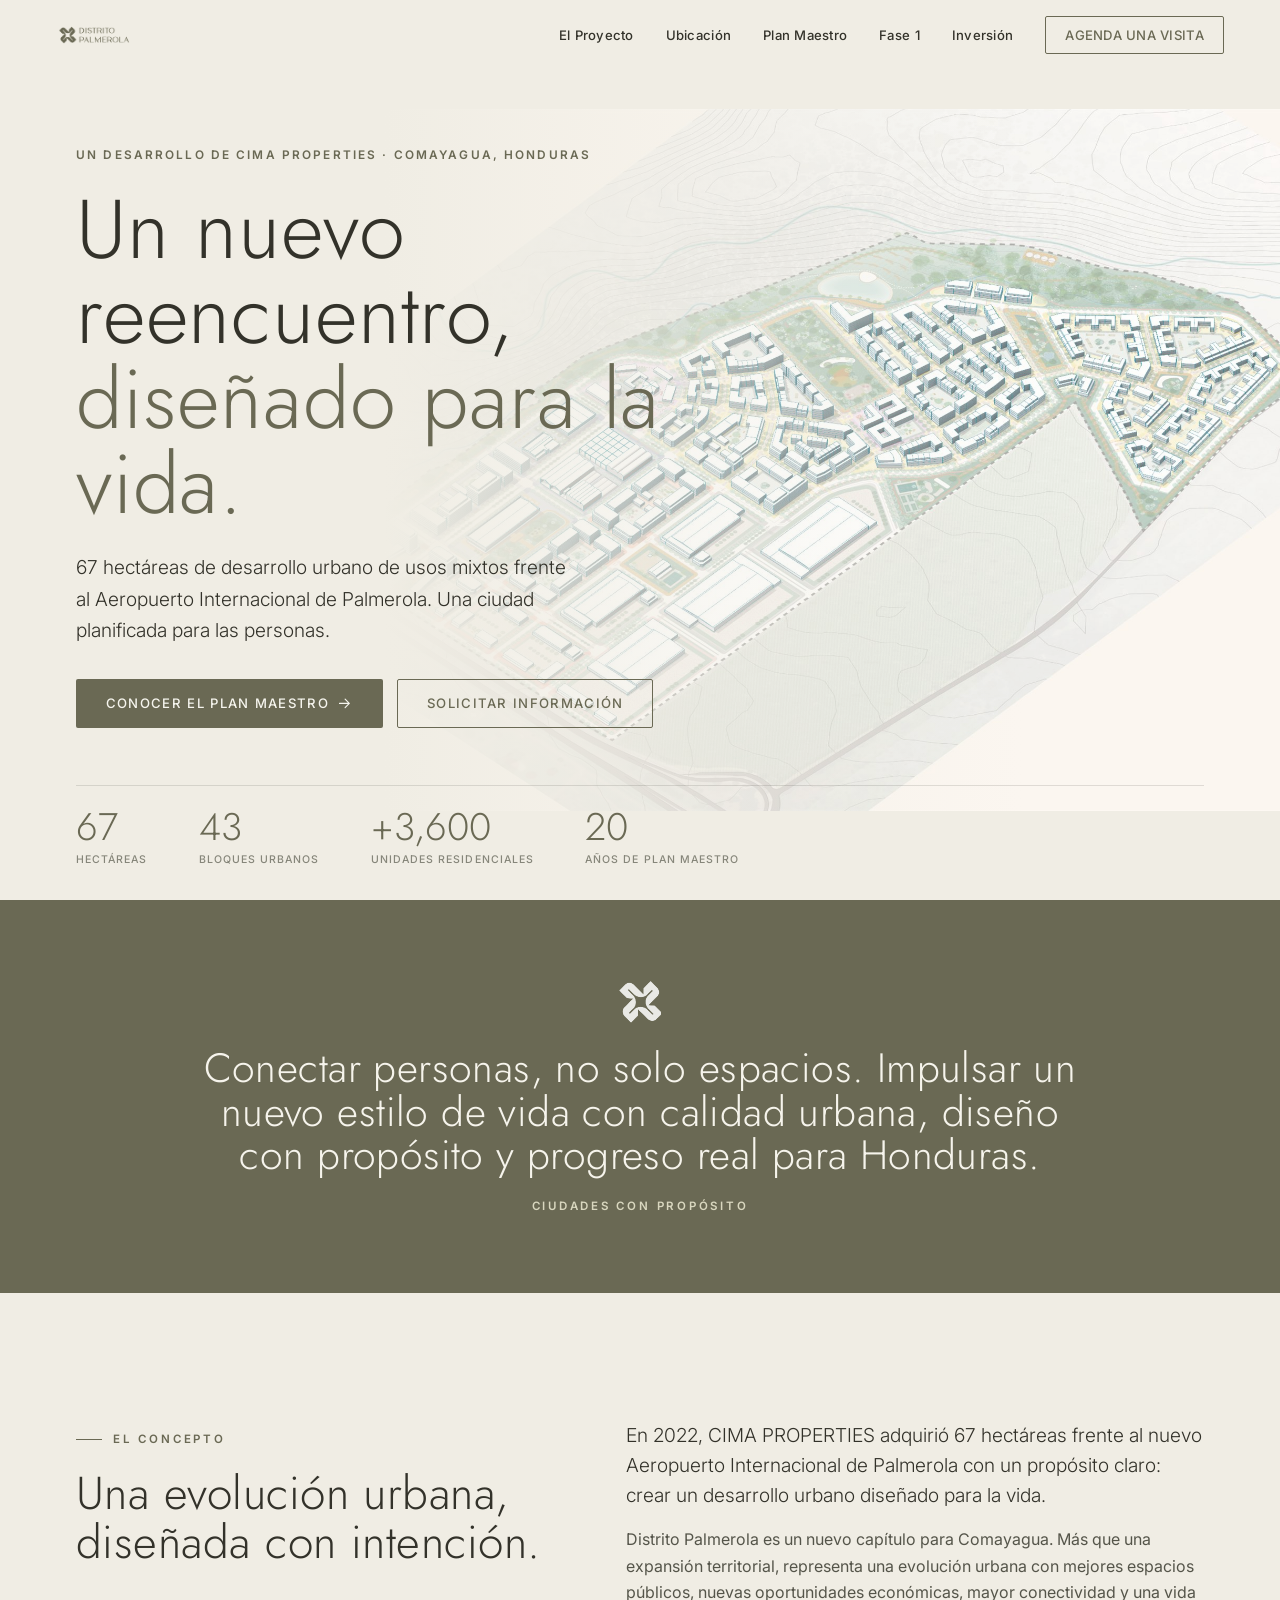
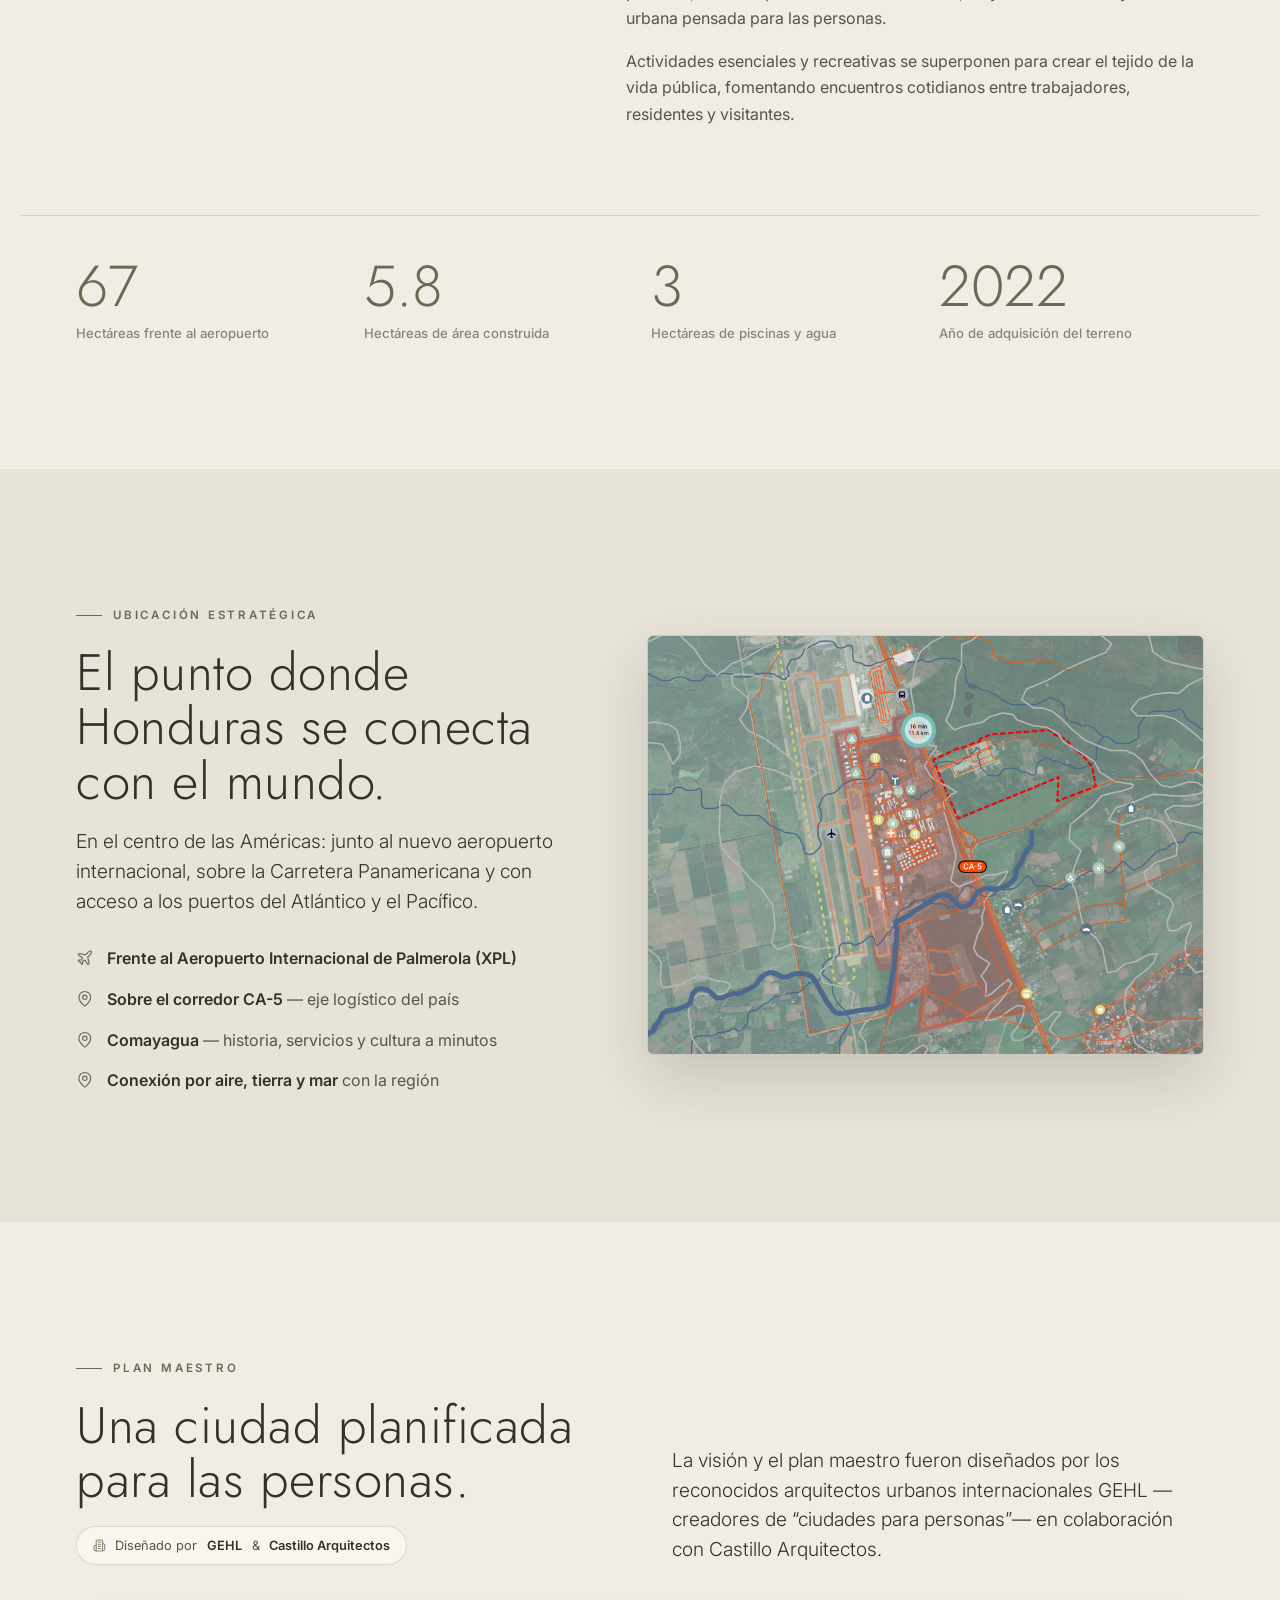
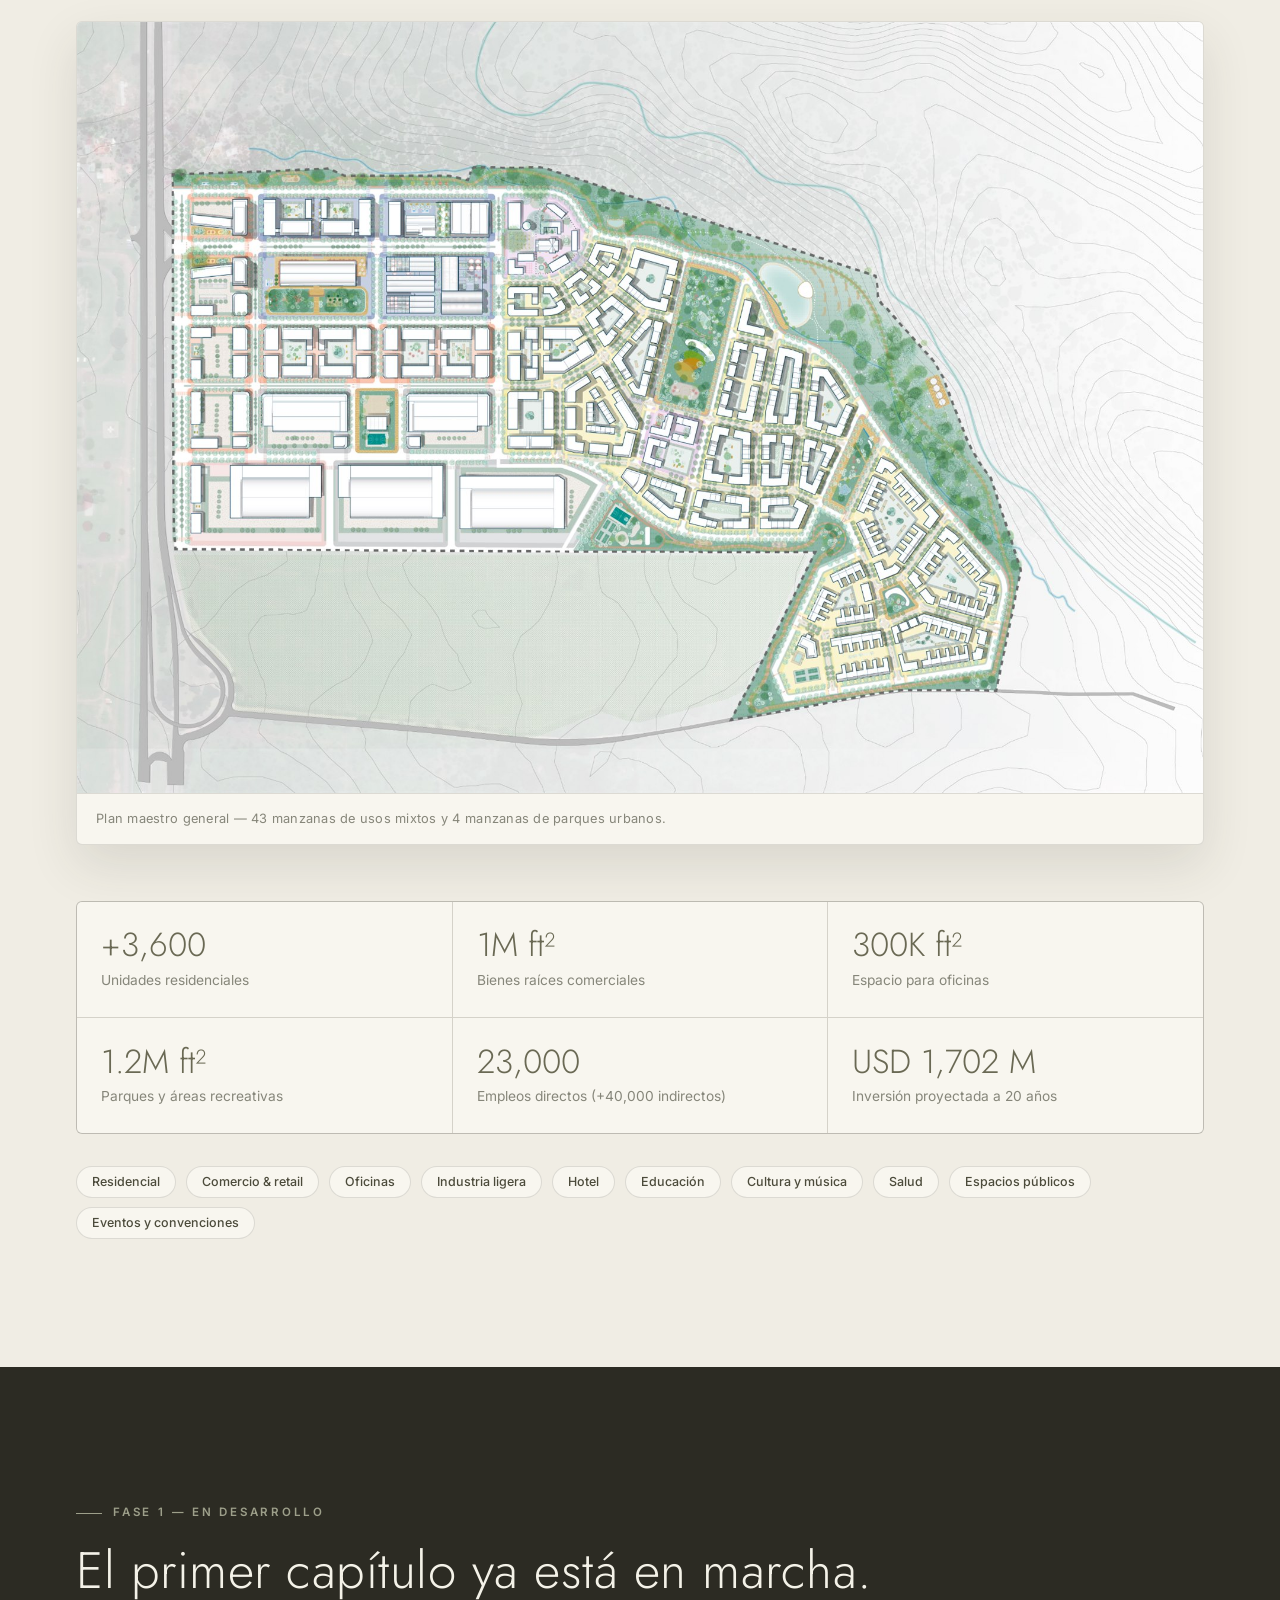
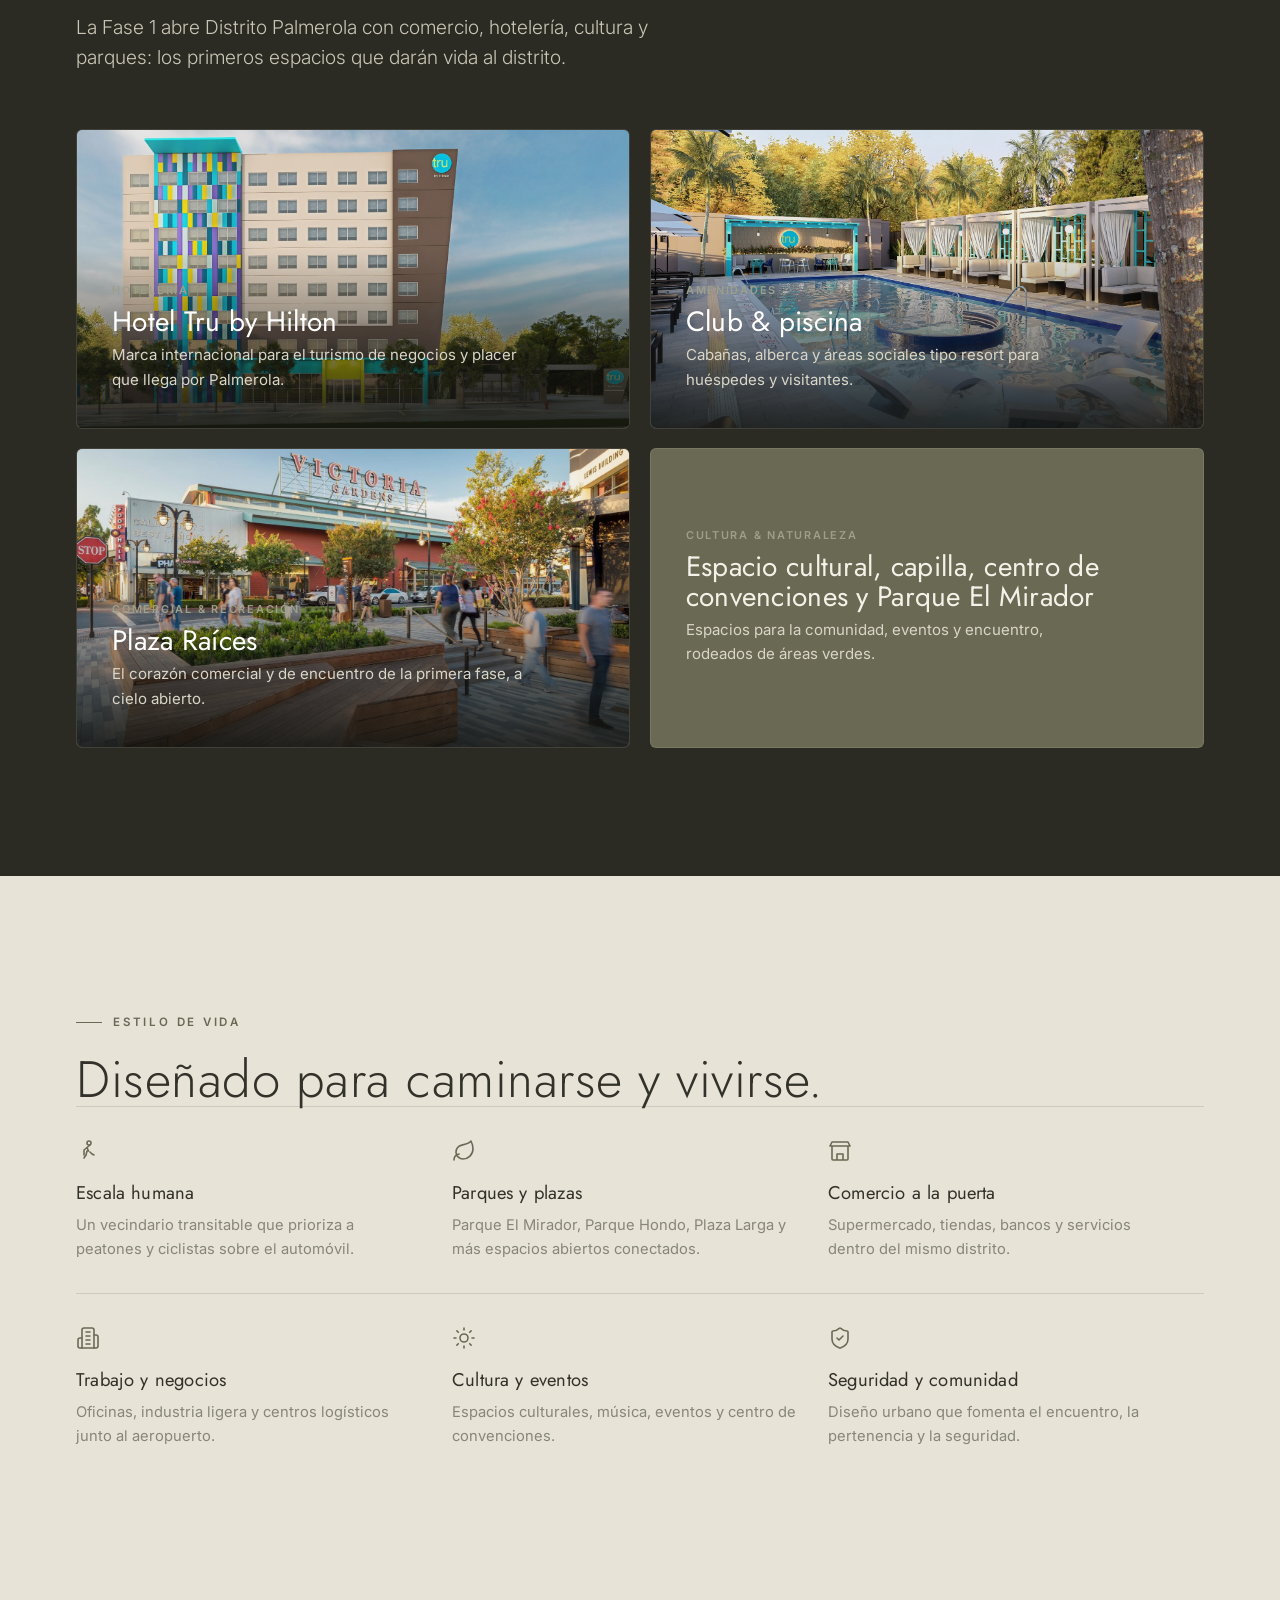
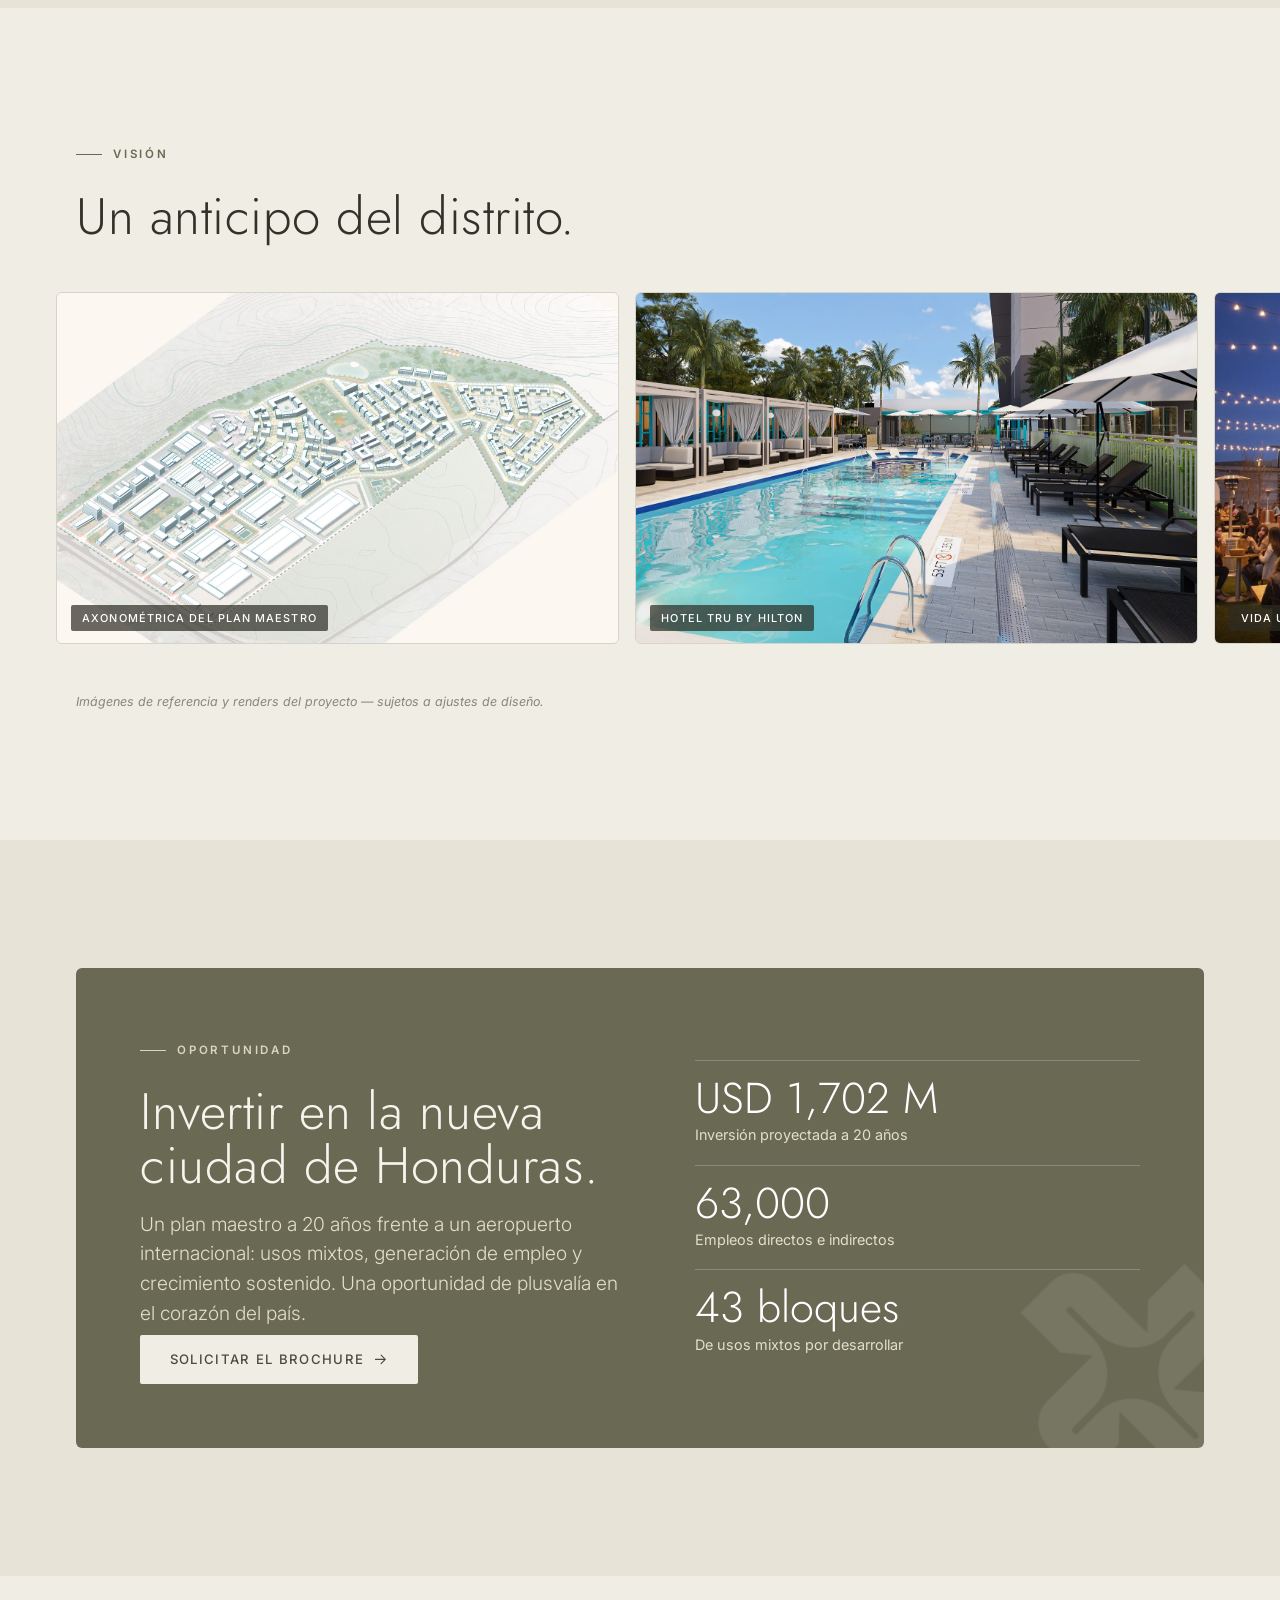
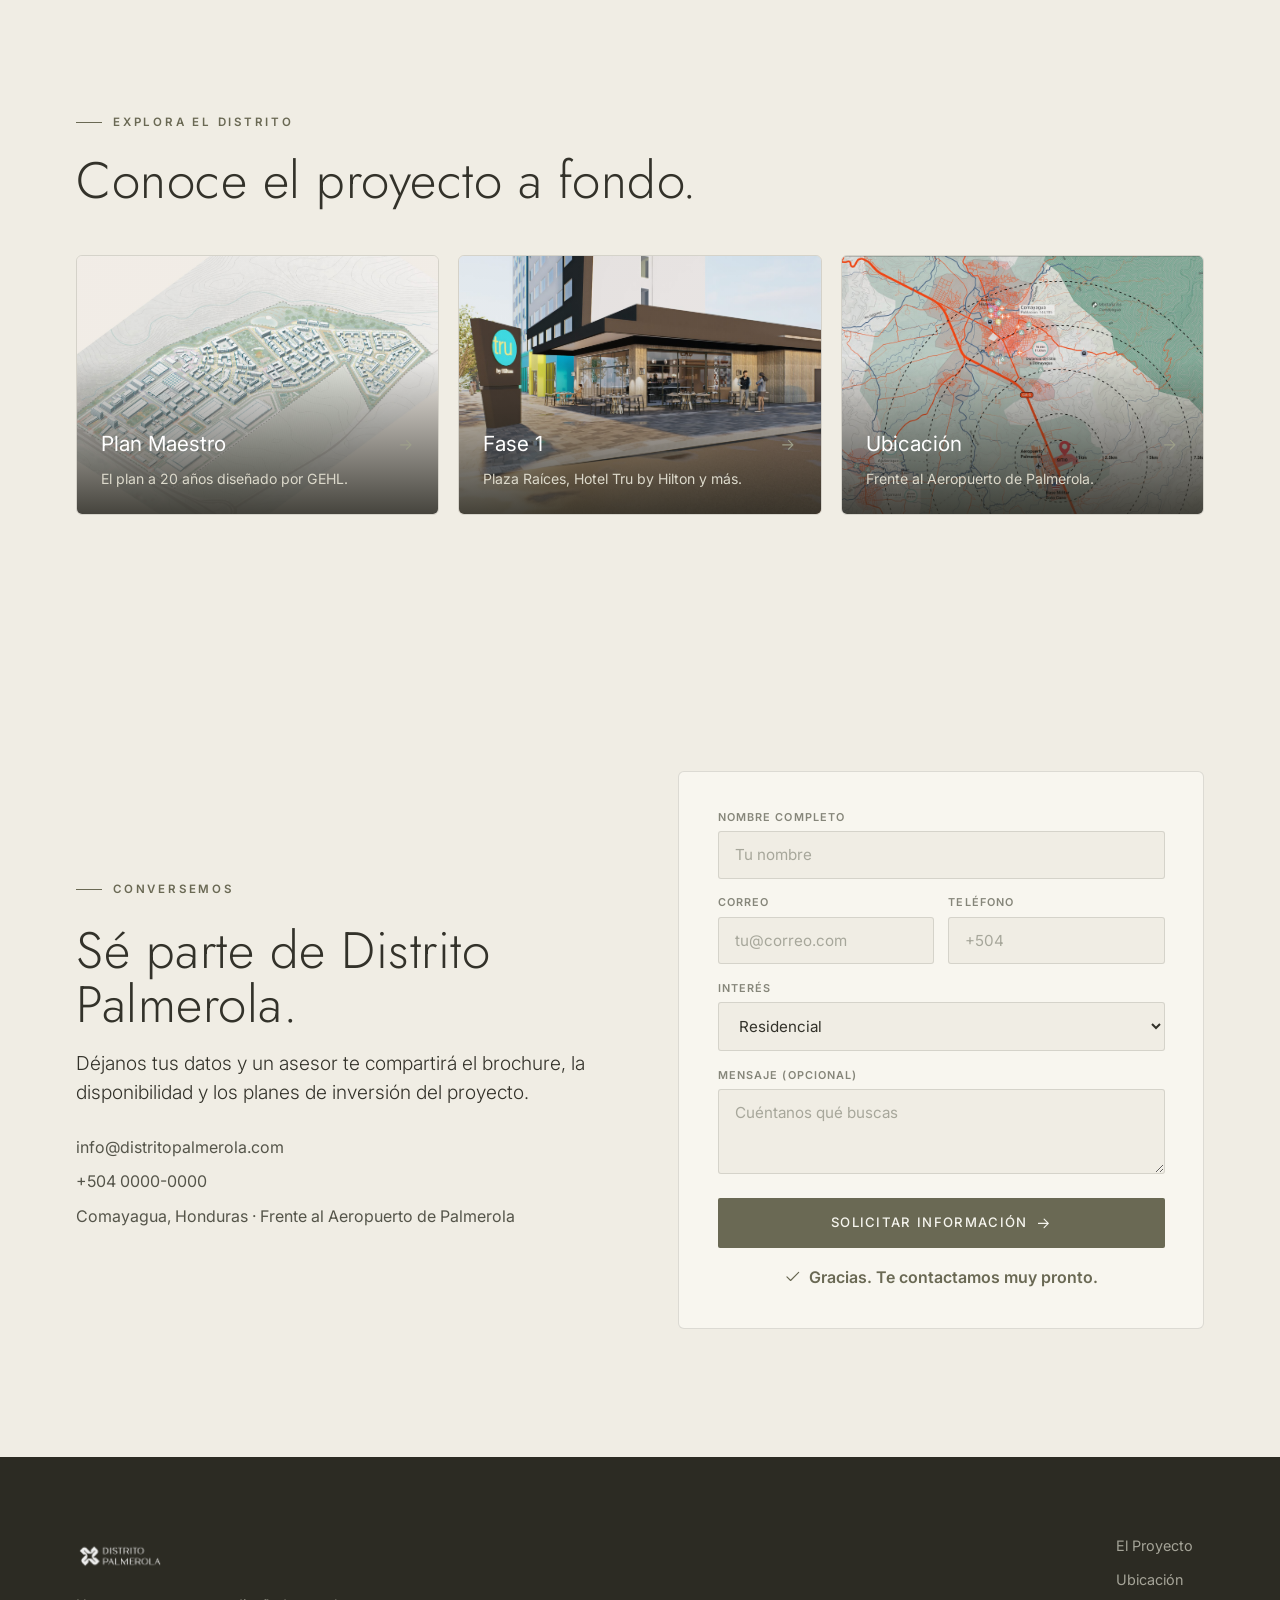
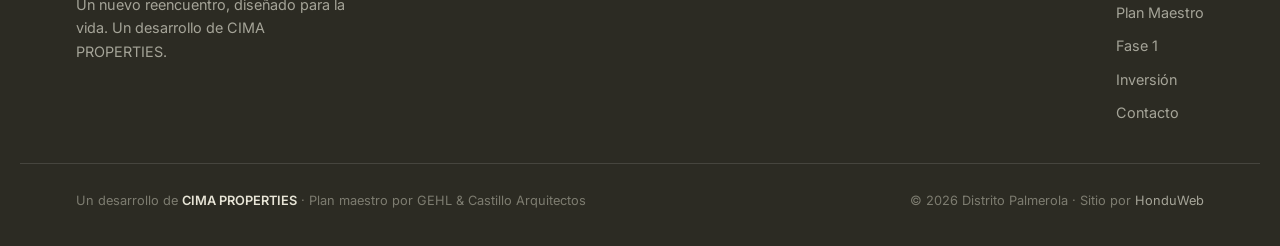
==== commit ab607026: "Sitio multipagina: paginas internas (Proyecto, Ubicacion, Plan Maestro, Fase 1, Inversion, Contacto)" ====
--- a/index.html
+++ b/index.html
@@ -46,24 +46,24 @@
       <img src="assets/img/brand/logo.png" alt="Distrito Palmerola" />
     </a>
     <nav class="nav-links" aria-label="Principal">
-      <a href="#concepto">Concepto</a>
-      <a href="#ubicacion">Ubicación</a>
-      <a href="#plan">Plan Maestro</a>
-      <a href="#fase1">Fase 1</a>
-      <a href="#inversion">Inversión</a>
-      <a href="#contacto" class="nav-cta">Agenda una visita</a>
+      <a href="proyecto.html">El Proyecto</a>
+      <a href="ubicacion.html">Ubicación</a>
+      <a href="plan-maestro.html">Plan Maestro</a>
+      <a href="fase-1.html">Fase 1</a>
+      <a href="inversion.html">Inversión</a>
+      <a href="contacto.html" class="nav-cta">Agenda una visita</a>
     </nav>
     <button id="burger" aria-label="Abrir menú" aria-expanded="false"><span></span><span></span><span></span></button>
   </div>
 </header>
 
 <div id="mobile-menu" aria-hidden="true">
-  <a href="#concepto">Concepto</a>
-  <a href="#ubicacion">Ubicación</a>
-  <a href="#plan">Plan Maestro</a>
-  <a href="#fase1">Fase 1</a>
-  <a href="#inversion">Inversión</a>
-  <a href="#contacto" class="nav-cta">Agenda una visita</a>
+  <a href="proyecto.html">El Proyecto</a>
+  <a href="ubicacion.html">Ubicación</a>
+  <a href="plan-maestro.html">Plan Maestro</a>
+  <a href="fase-1.html">Fase 1</a>
+  <a href="inversion.html">Inversión</a>
+  <a href="contacto.html" class="nav-cta">Agenda una visita</a>
 </div>
 
 <main id="top">
@@ -76,8 +76,8 @@
       <h1>Un nuevo reencuentro,<br /><em>diseñado para la vida.</em></h1>
       <p class="hero-sub">67 hectáreas de desarrollo urbano de usos mixtos frente al Aeropuerto Internacional de Palmerola. Una ciudad planificada para las personas.</p>
       <div class="hero-actions">
-        <a href="#plan" class="btn btn-solid">Conocer el plan maestro <svg class="ico"><use href="#i-arrow"/></svg></a>
-        <a href="#contacto" class="btn btn-line">Solicitar información</a>
+        <a href="plan-maestro.html" class="btn btn-solid">Conocer el plan maestro <svg class="ico"><use href="#i-arrow"/></svg></a>
+        <a href="contacto.html" class="btn btn-line">Solicitar información</a>
       </div>
     </div>
     <div class="hero-spec">
@@ -242,13 +242,26 @@
           <p class="eyebrow">Oportunidad</p>
           <h2>Invertir en la nueva ciudad de Honduras.</h2>
           <p class="lead">Un plan maestro a 20 años frente a un aeropuerto internacional: usos mixtos, generación de empleo y crecimiento sostenido. Una oportunidad de plusvalía en el corazón del país.</p>
-          <a href="#contacto" class="btn btn-solid">Solicitar el brochure <svg class="ico"><use href="#i-arrow"/></svg></a>
+          <a href="contacto.html" class="btn btn-solid">Solicitar el brochure <svg class="ico"><use href="#i-arrow"/></svg></a>
         </div>
         <div class="inv-figures">
           <div class="inv-fig"><b>USD 1,702 M</b><span>Inversión proyectada a 20 años</span></div>
           <div class="inv-fig"><b>63,000</b><span>Empleos directos e indirectos</span></div>
           <div class="inv-fig"><b>43 bloques</b><span>De usos mixtos por desarrollar</span></div>
         </div>
+      </div>
+    </div>
+  </section>
+
+  <!-- ===== Explora ===== -->
+  <section class="section" style="background:var(--paper)">
+    <div class="wrap">
+      <p class="eyebrow">Explora el distrito</p>
+      <h2>Conoce el proyecto a fondo.</h2>
+      <div class="explore">
+        <a class="ex-card" href="plan-maestro.html"><img src="assets/img/masterplan-axon.jpg" alt="Plan maestro" loading="lazy" /><div class="ov"></div><div class="txt"><h4>Plan Maestro <svg class="ico"><use href="#i-arrow"/></svg></h4><p>El plan a 20 años diseñado por GEHL.</p></div></a>
+        <a class="ex-card" href="fase-1.html"><img src="assets/img/hotel-corner.jpg" alt="Fase 1" loading="lazy" /><div class="ov"></div><div class="txt"><h4>Fase 1 <svg class="ico"><use href="#i-arrow"/></svg></h4><p>Plaza Raíces, Hotel Tru by Hilton y más.</p></div></a>
+        <a class="ex-card" href="ubicacion.html"><img src="assets/img/mapa-region.jpg" alt="Ubicación" loading="lazy" /><div class="ov"></div><div class="txt"><h4>Ubicación <svg class="ico"><use href="#i-arrow"/></svg></h4><p>Frente al Aeropuerto de Palmerola.</p></div></a>
       </div>
     </div>
   </section>
@@ -291,7 +304,7 @@
       <p>Un nuevo reencuentro, diseñado para la vida. Un desarrollo de CIMA PROPERTIES.</p>
     </div>
     <nav class="foot-nav" aria-label="Pie">
-      <a href="#concepto">Concepto</a><a href="#ubicacion">Ubicación</a><a href="#plan">Plan Maestro</a><a href="#fase1">Fase 1</a><a href="#inversion">Inversión</a><a href="#contacto">Contacto</a>
+      <a href="proyecto.html">El Proyecto</a><a href="ubicacion.html">Ubicación</a><a href="plan-maestro.html">Plan Maestro</a><a href="fase-1.html">Fase 1</a><a href="inversion.html">Inversión</a><a href="contacto.html">Contacto</a>
     </nav>
   </div>
   <div class="wrap foot-bottom">
--- a/assets/styles.css
+++ b/assets/styles.css
@@ -232,6 +232,60 @@
 .foot-bottom strong{color:#e7e4d6;font-weight:600}
 .foot-bottom a{color:#a5a498}.foot-bottom a:hover{color:var(--sage)}
 
+/* ================= PÁGINAS INTERNAS ================= */
+body.subpage #nav{background:rgba(240,237,228,.95);backdrop-filter:blur(14px);border-bottom:1px solid var(--line)}
+.nav-links a.active{color:var(--olive)}
+.nav-links a.active::after{width:100%}
+
+.page-hero{position:relative;min-height:58vh;display:flex;align-items:flex-end;overflow:hidden;color:#fff;background:var(--dark)}
+.page-hero .ph-img{position:absolute;inset:0;width:100%;height:100%;object-fit:cover}
+.page-hero .ov{position:absolute;inset:0;background:linear-gradient(180deg,rgba(38,37,30,.3) 30%,rgba(38,37,30,.86) 100%)}
+.page-hero .inner{position:relative;z-index:2;max-width:var(--wrap);margin:0 auto;width:100%;padding:150px clamp(20px,5vw,56px) clamp(2.4rem,5vw,3.6rem)}
+.crumb{font:600 .72rem var(--body-f);letter-spacing:.16em;text-transform:uppercase;color:var(--sage);margin-bottom:1rem;display:flex;gap:.55rem;align-items:center}
+.crumb a{color:#d7d4c6}.crumb a:hover{color:#fff}
+.page-hero h1{color:#fff;max-width:840px;font-size:clamp(2.3rem,5.5vw,4.4rem)}
+.page-hero .ph-sub{color:#e6e3d6;max-width:620px;margin-top:1.1rem;font-size:clamp(1.05rem,1.5vw,1.3rem);font-weight:300}
+
+.split{display:grid;grid-template-columns:1fr 1fr;gap:clamp(2rem,5vw,4.5rem);align-items:center}
+.split + .split{margin-top:clamp(3rem,6vw,5rem)}
+.split-img{border-radius:6px;overflow:hidden;border:1px solid var(--line);box-shadow:0 22px 55px rgba(51,50,42,.16)}
+.split-img img{width:100%;height:100%;object-fit:cover;display:block}
+.split.rev .split-img{order:2}
+.split-copy h2{margin-bottom:1.1rem}
+.split-copy p{margin-bottom:1rem;max-width:60ch}
+
+.prose{max-width:760px}
+.prose p{margin-bottom:1.1rem}
+.prose h3{margin:2rem 0 .8rem}
+
+.info-grid{display:grid;grid-template-columns:repeat(3,1fr);gap:1.1rem}
+.info{background:var(--card);border:1px solid var(--line);border-radius:6px;padding:1.8rem 1.7rem;transition:.35s}
+.info:hover{border-color:var(--olive);transform:translateY(-4px)}
+.info .ico{font-size:1.4rem;color:var(--olive);margin-bottom:1rem;display:block}
+.info h4{font:400 1.15rem var(--display);color:var(--ink);margin-bottom:.4rem}
+.info p{color:var(--soft);font-size:.92rem}
+
+.spaces{display:grid;grid-template-columns:repeat(auto-fill,minmax(190px,1fr));gap:.7rem}
+.space{background:var(--card);border:1px solid var(--line);border-radius:6px;padding:1.1rem 1.3rem}
+.space b{display:block;color:var(--ink);font:400 1.1rem var(--display)}
+.space span{color:var(--soft);font-size:.82rem}
+
+.explore{display:grid;grid-template-columns:repeat(3,1fr);gap:1.2rem;margin-top:clamp(2rem,5vw,3rem)}
+.ex-card{position:relative;border-radius:6px;overflow:hidden;min-height:260px;display:flex;align-items:flex-end;border:1px solid var(--line)}
+.ex-card img{position:absolute;inset:0;width:100%;height:100%;object-fit:cover;transition:.7s var(--ease)}
+.ex-card:hover img{transform:scale(1.06)}
+.ex-card .ov{position:absolute;inset:0;background:linear-gradient(180deg,rgba(38,37,30,.05) 40%,rgba(38,37,30,.85))}
+.ex-card .txt{position:relative;padding:1.5rem;color:#fff;width:100%}
+.ex-card h4{color:#fff;font-weight:400;font-size:1.3rem;display:flex;align-items:center;justify-content:space-between;gap:.5rem}
+.ex-card .ico{color:var(--sage);font-size:1.1rem}
+.ex-card p{color:#dcd9cb;font-size:.88rem;margin-top:.3rem}
+
+@media(max-width:980px){
+  .split,.info-grid,.explore{grid-template-columns:1fr}
+  .split.rev .split-img{order:0}
+  .page-hero{min-height:52vh}
+}
+
 /* ---------- Reveal ---------- */
 .reveal{opacity:0;transform:translateY(24px);transition:opacity .9s var(--ease),transform .9s var(--ease)}
 .reveal.in{opacity:1;transform:none}
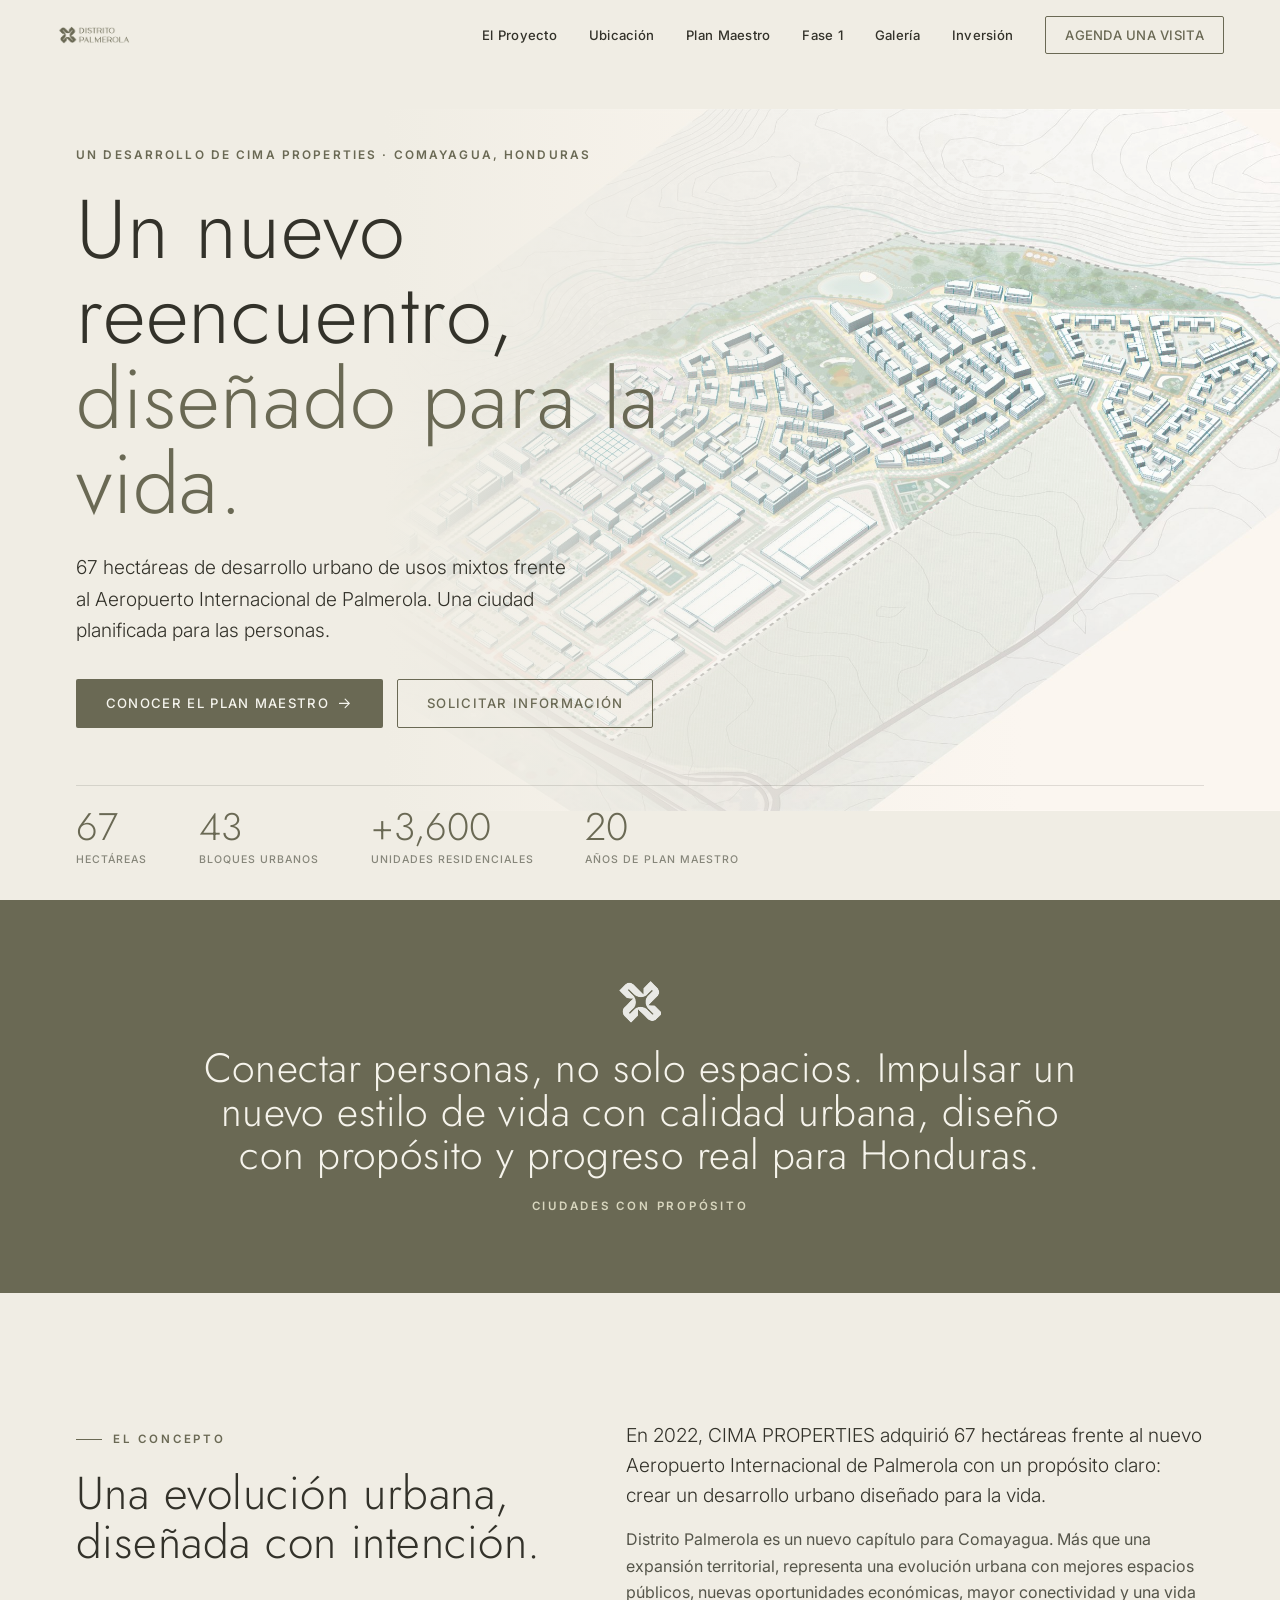
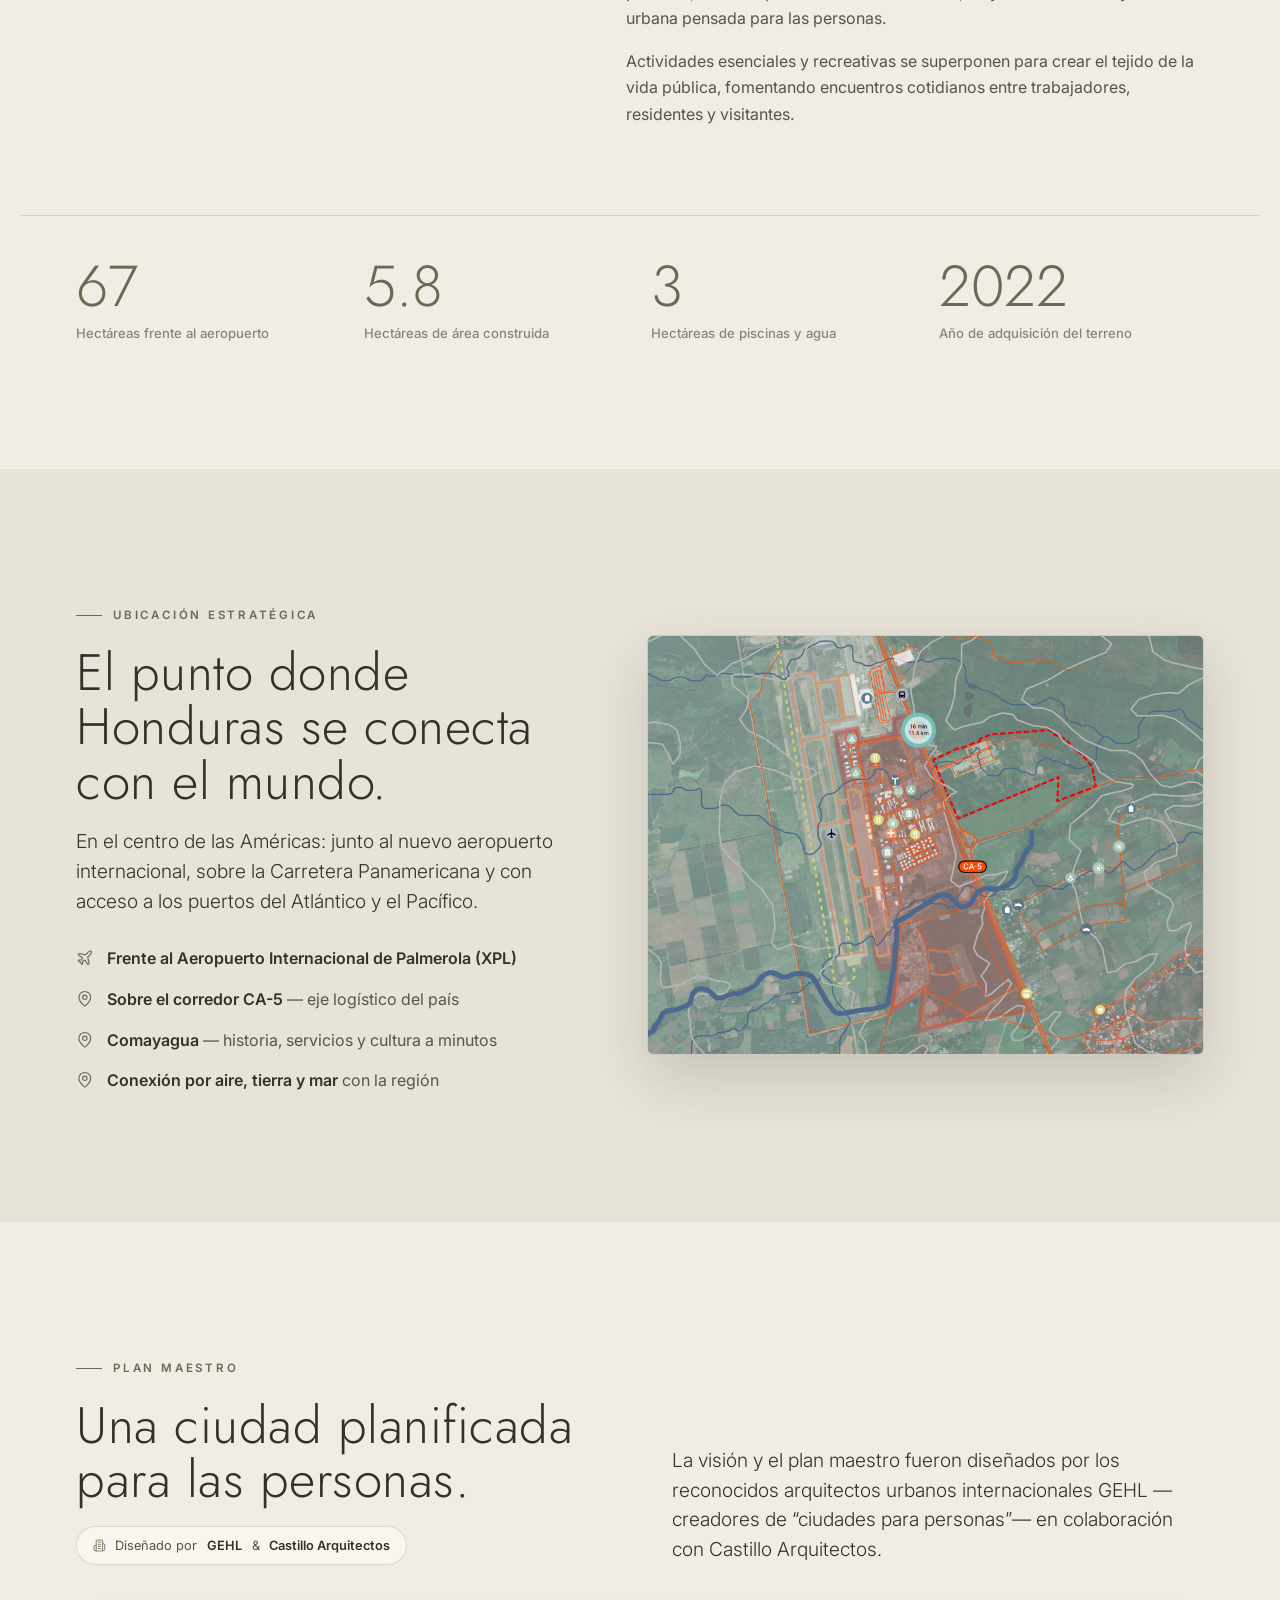
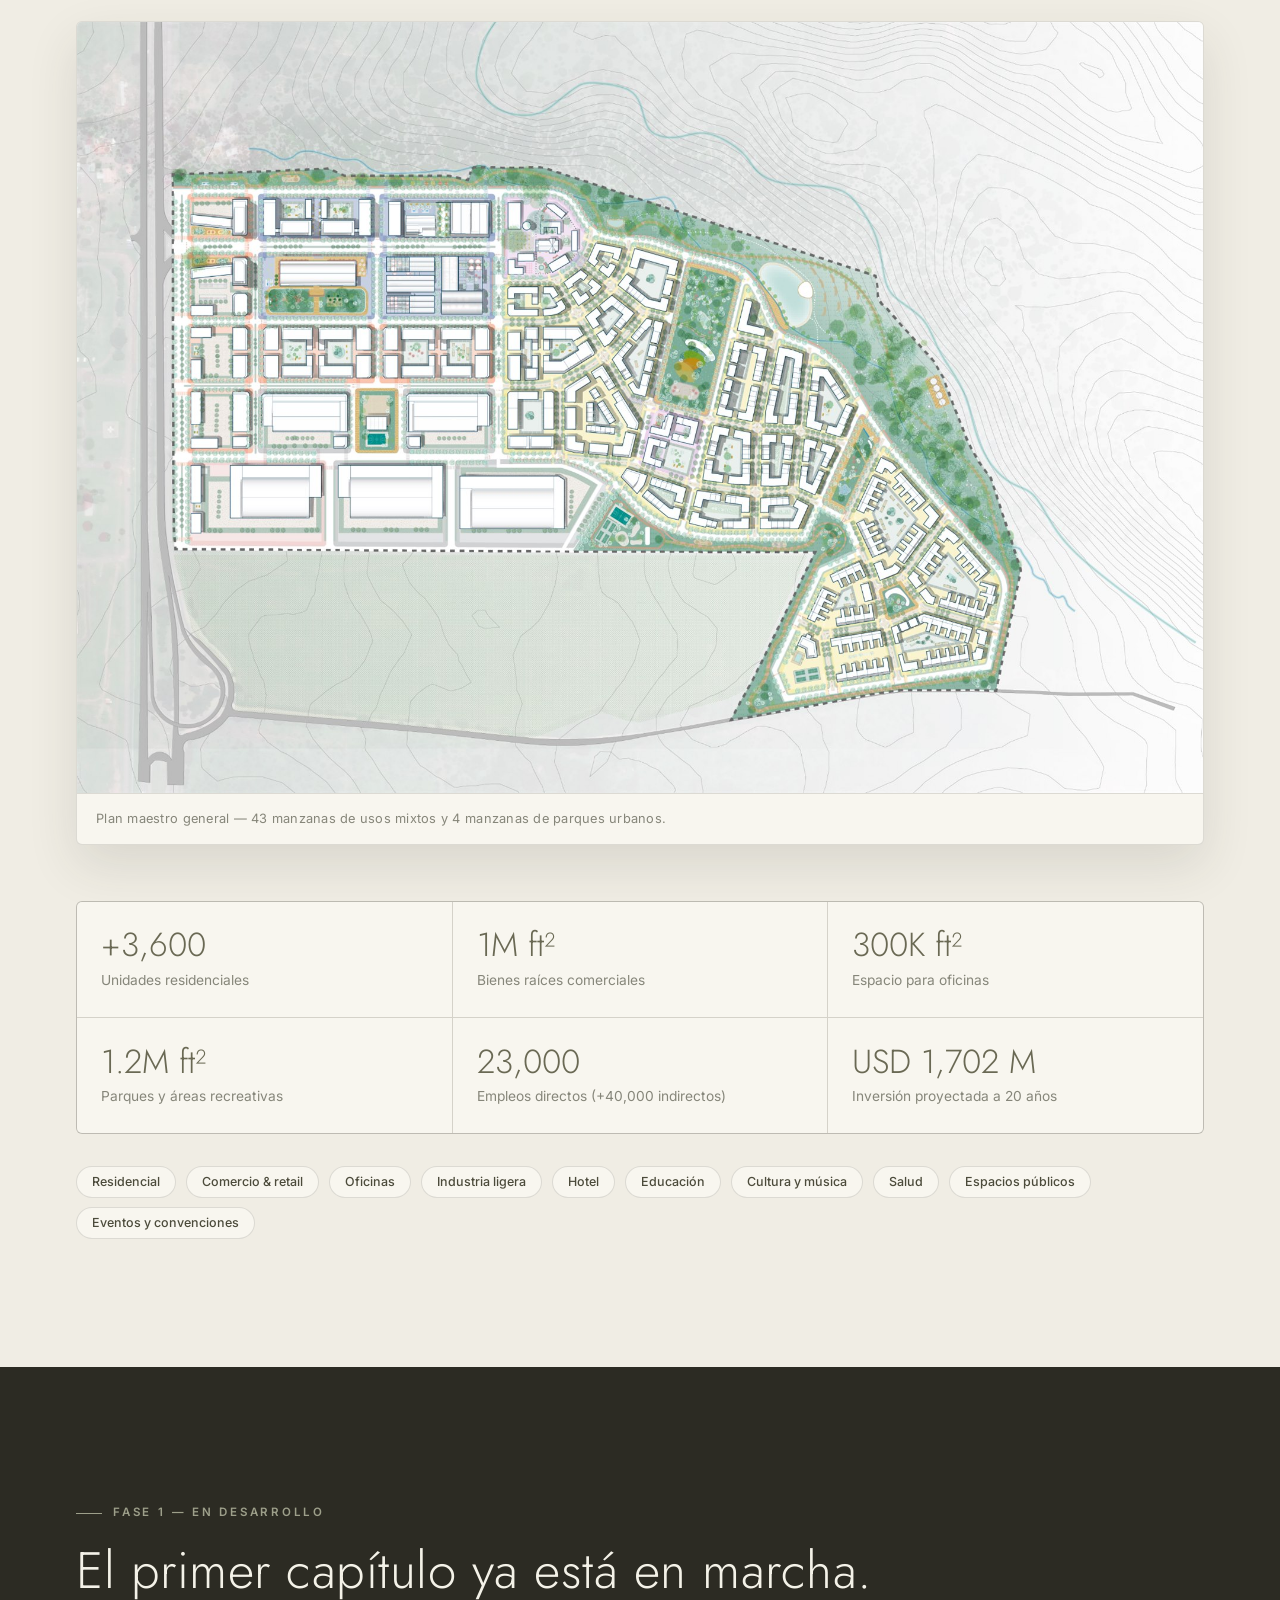
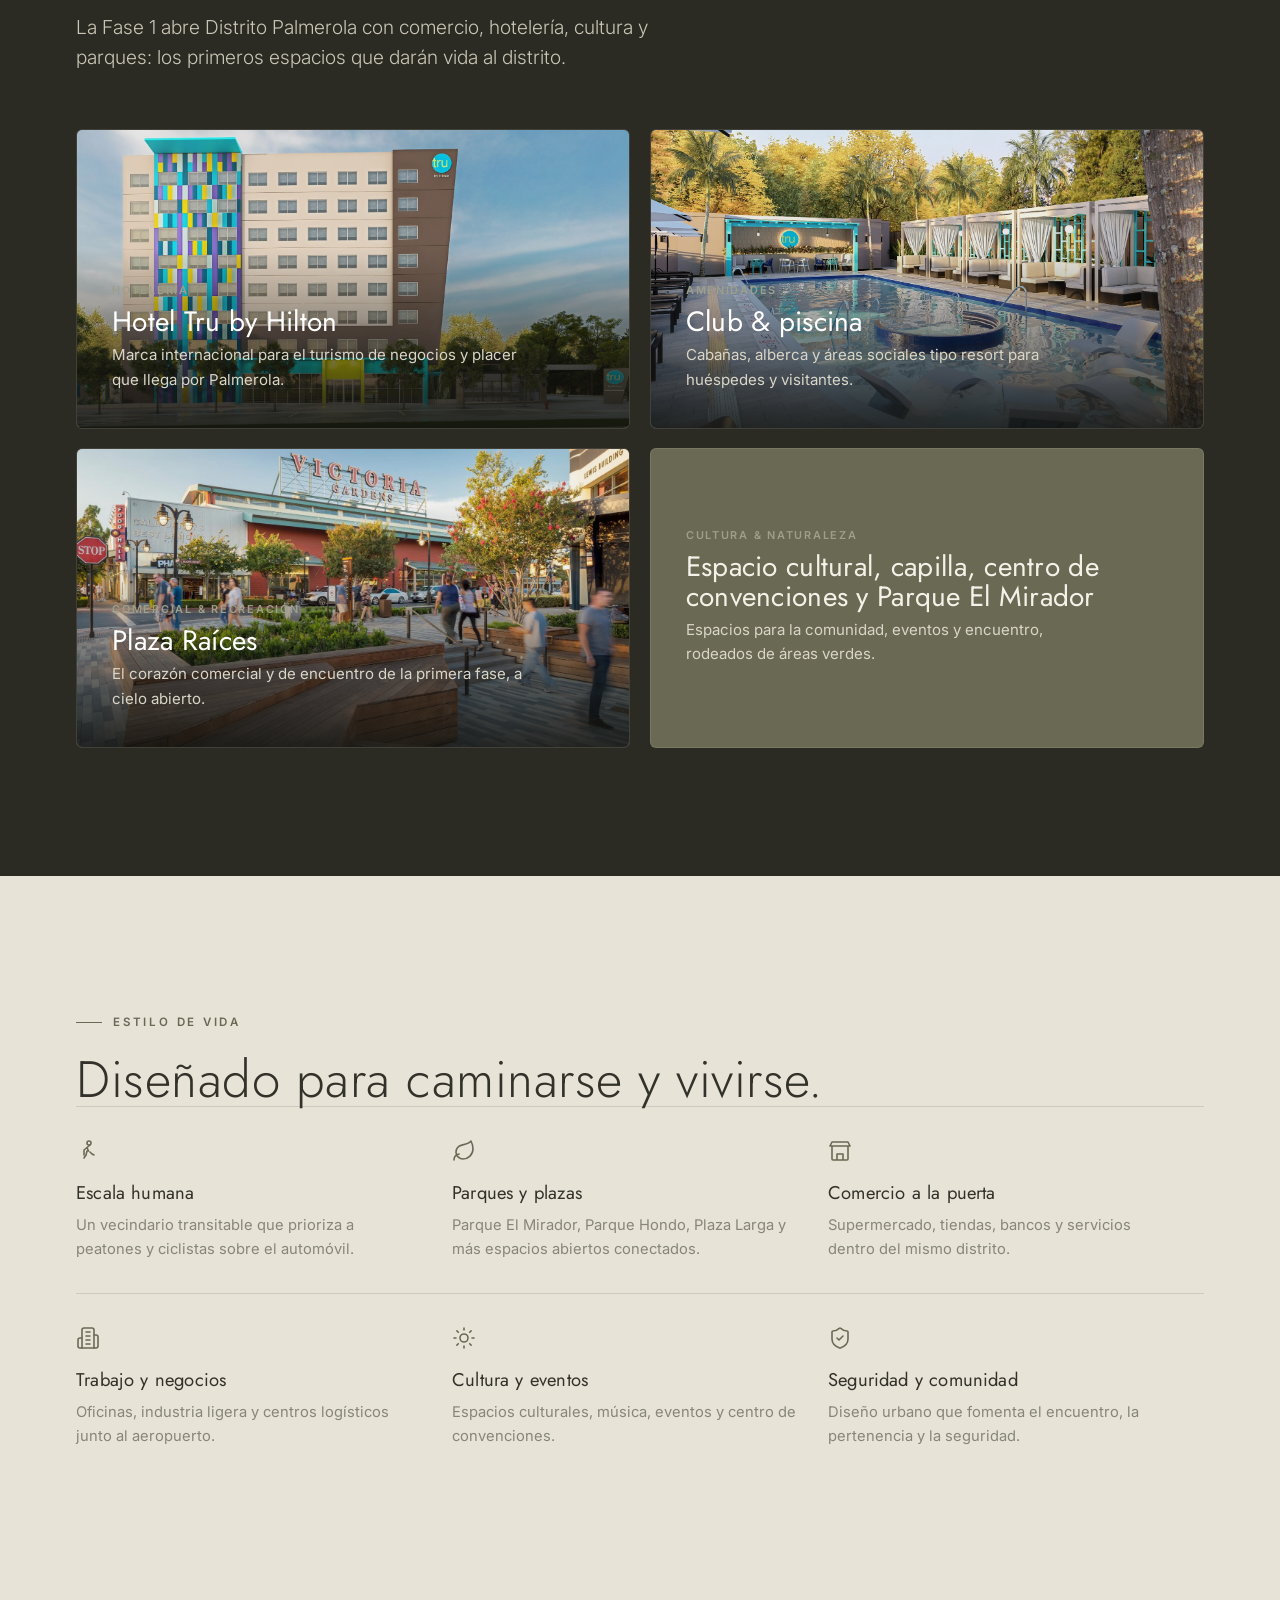
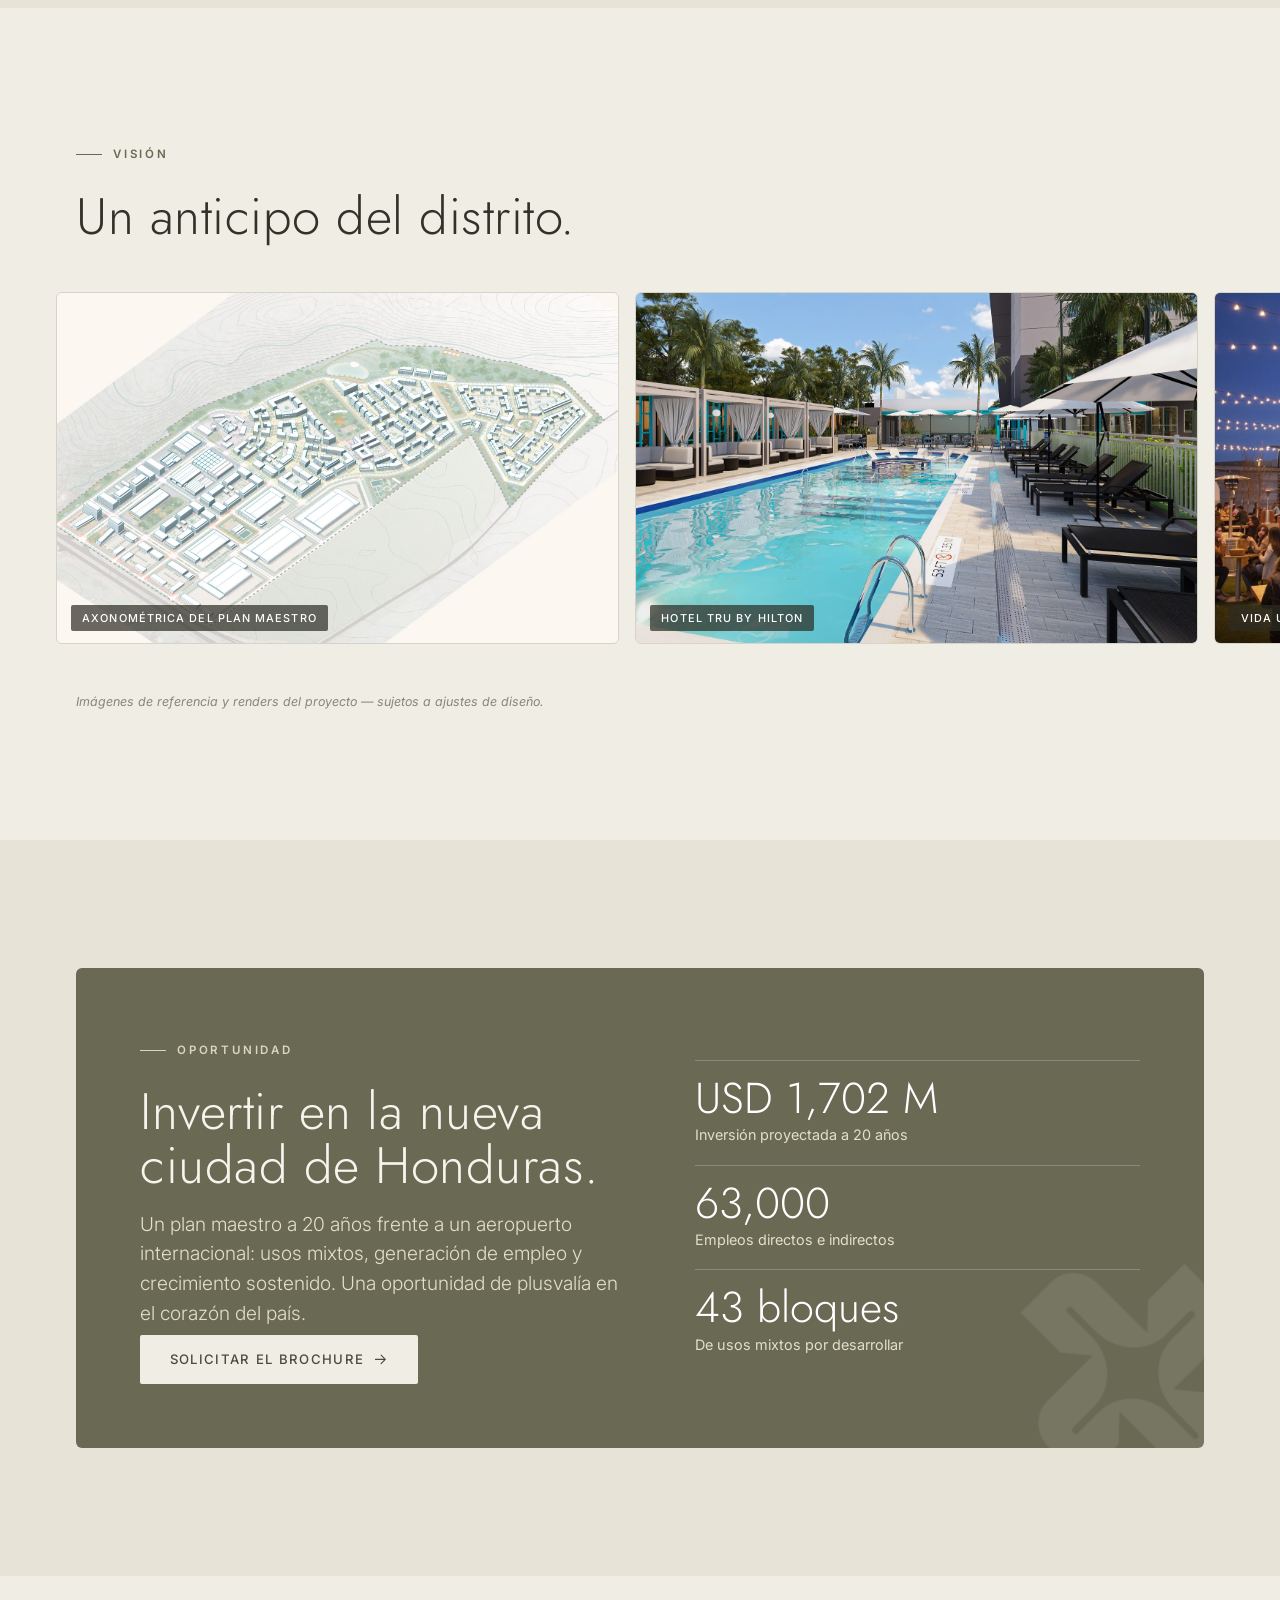
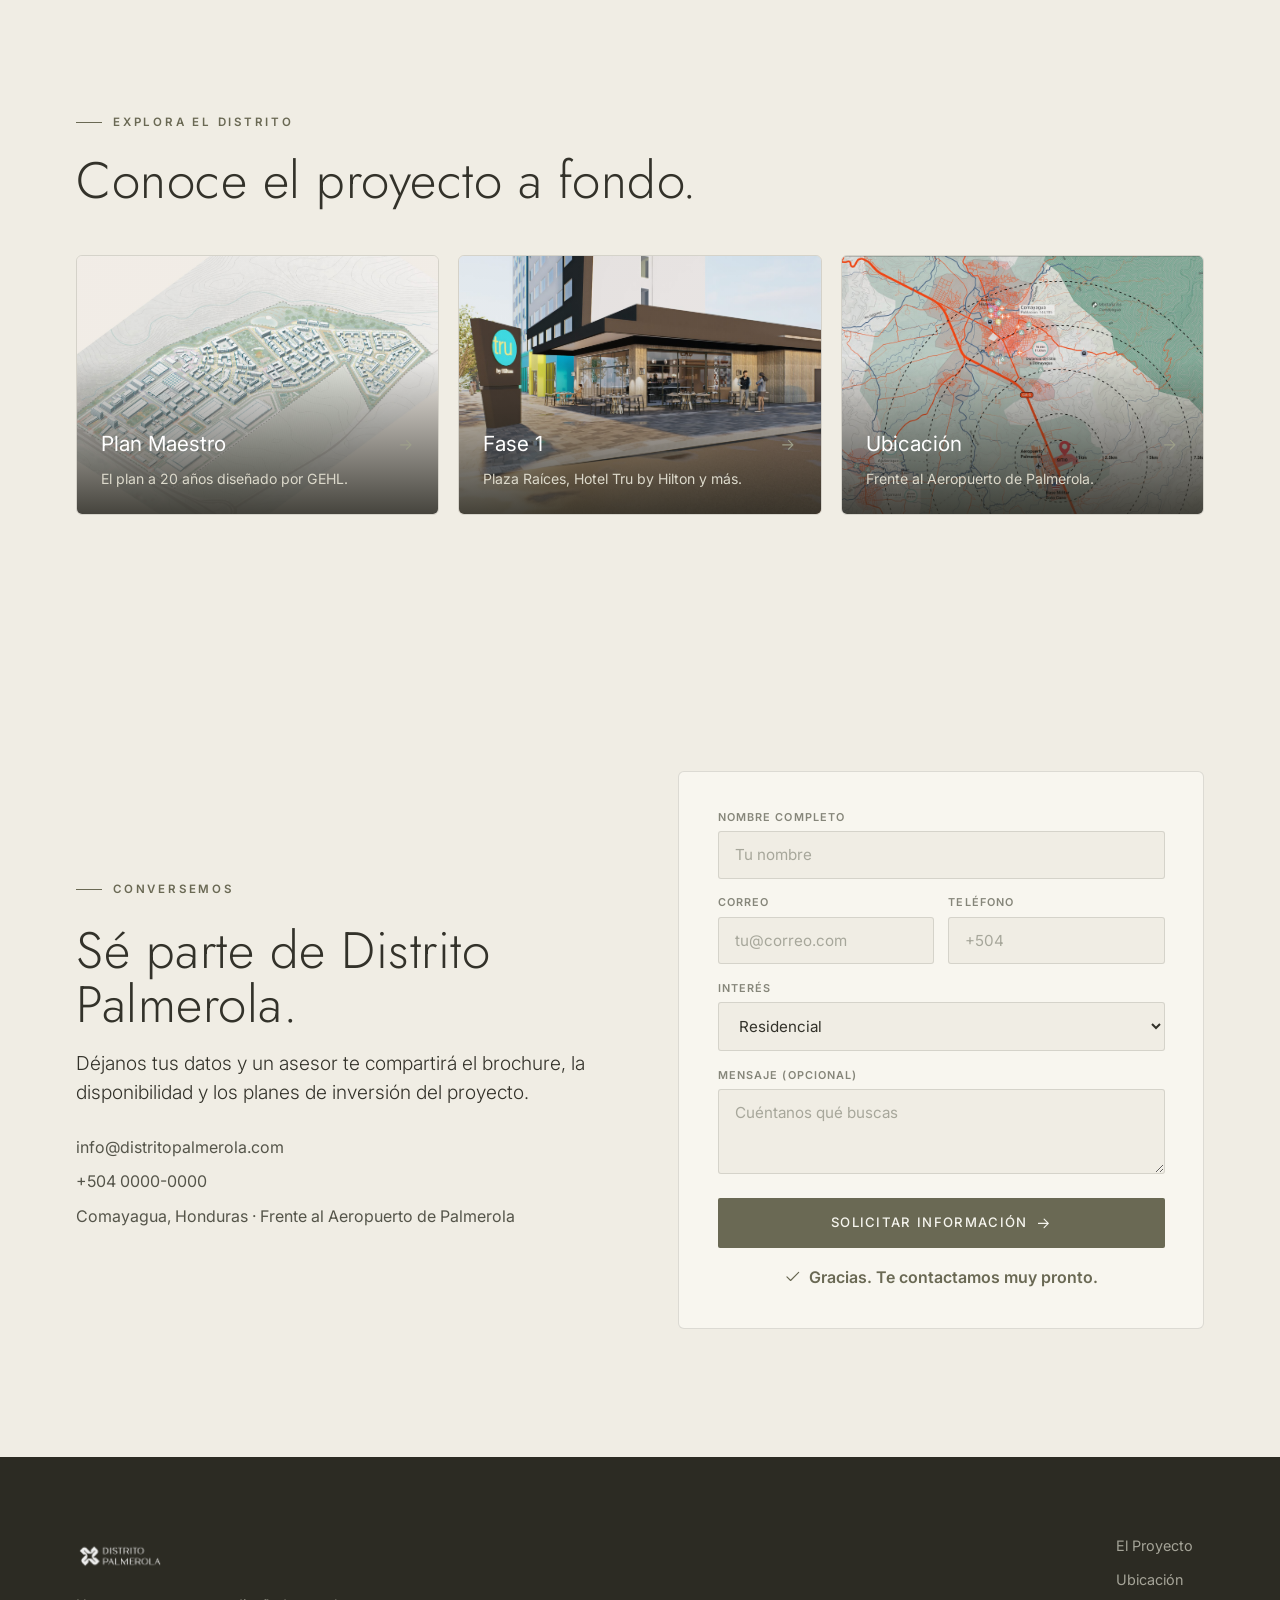
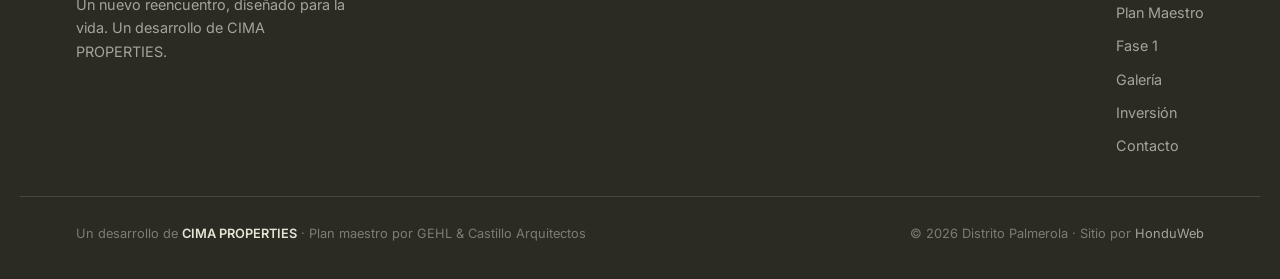
==== commit 74b6a78d: "Agrega pagina de Galeria (18 renders, 4 categorias, lightbox) y enlace en el nav de todas las pagina" ====
--- a/index.html
+++ b/index.html
@@ -50,6 +50,7 @@
       <a href="ubicacion.html">Ubicación</a>
       <a href="plan-maestro.html">Plan Maestro</a>
       <a href="fase-1.html">Fase 1</a>
+      <a href="galeria.html">Galería</a>
       <a href="inversion.html">Inversión</a>
       <a href="contacto.html" class="nav-cta">Agenda una visita</a>
     </nav>
@@ -62,6 +63,7 @@
   <a href="ubicacion.html">Ubicación</a>
   <a href="plan-maestro.html">Plan Maestro</a>
   <a href="fase-1.html">Fase 1</a>
+  <a href="galeria.html">Galería</a>
   <a href="inversion.html">Inversión</a>
   <a href="contacto.html" class="nav-cta">Agenda una visita</a>
 </div>
@@ -304,7 +306,7 @@
       <p>Un nuevo reencuentro, diseñado para la vida. Un desarrollo de CIMA PROPERTIES.</p>
     </div>
     <nav class="foot-nav" aria-label="Pie">
-      <a href="proyecto.html">El Proyecto</a><a href="ubicacion.html">Ubicación</a><a href="plan-maestro.html">Plan Maestro</a><a href="fase-1.html">Fase 1</a><a href="inversion.html">Inversión</a><a href="contacto.html">Contacto</a>
+      <a href="proyecto.html">El Proyecto</a><a href="ubicacion.html">Ubicación</a><a href="plan-maestro.html">Plan Maestro</a><a href="fase-1.html">Fase 1</a><a href="galeria.html">Galería</a><a href="inversion.html">Inversión</a><a href="contacto.html">Contacto</a>
     </nav>
   </div>
   <div class="wrap foot-bottom">
--- a/assets/styles.css
+++ b/assets/styles.css
@@ -286,6 +286,31 @@
   .page-hero{min-height:52vh}
 }
 
+/* ---------- Galería (página) ---------- */
+.gal-cat{margin-top:clamp(2.4rem,5vw,3.6rem)}
+.gal-cat h3{font:400 1.5rem var(--display);color:var(--ink);margin-bottom:1.2rem;display:flex;align-items:center;gap:.8rem}
+.gal-cat h3::before{content:"";width:26px;height:1px;background:var(--olive)}
+.grid-gal{display:grid;grid-template-columns:repeat(3,1fr);gap:12px}
+.grid-gal .g{position:relative;aspect-ratio:4/3;border-radius:6px;overflow:hidden;border:1px solid var(--line);cursor:pointer;background:var(--card)}
+.grid-gal .g.wide{grid-column:span 2}
+.grid-gal img{width:100%;height:100%;object-fit:cover;transition:transform .7s var(--ease)}
+.grid-gal .g:hover img{transform:scale(1.05)}
+.grid-gal .cap{position:absolute;left:0;right:0;bottom:0;padding:1.6rem .9rem .7rem;background:linear-gradient(transparent,rgba(38,37,30,.82));color:#fff;font-size:.8rem;opacity:0;transition:.3s;transform:translateY(6px)}
+.grid-gal .g:hover .cap{opacity:1;transform:none}
+@media(max-width:760px){.grid-gal{grid-template-columns:1fr 1fr}.grid-gal .g.wide{grid-column:span 2}}
+@media(max-width:480px){.grid-gal{grid-template-columns:1fr}.grid-gal .g.wide{grid-column:auto}}
+
+#lb{position:fixed;inset:0;z-index:2000;background:rgba(20,20,16,.95);display:none;align-items:center;justify-content:center;padding:24px}
+#lb.open{display:flex}
+#lb img{max-width:94vw;max-height:86vh;border-radius:4px;box-shadow:0 30px 80px rgba(0,0,0,.5)}
+#lb .lb-cap{position:absolute;bottom:22px;left:0;right:0;text-align:center;color:#e7e4d6;font-size:.85rem}
+#lb button{position:absolute;border:1px solid rgba(255,255,255,.3);background:none;color:#fff;cursor:pointer;display:grid;place-items:center;border-radius:50%;transition:.25s}
+#lb button:hover{background:rgba(255,255,255,.14)}
+#lb .lb-x{top:20px;right:24px;width:44px;height:44px;font-size:1.5rem}
+#lb .lb-nav{top:50%;transform:translateY(-50%);width:52px;height:52px;font-size:1.5rem}
+#lb .lb-prev{left:20px}#lb .lb-next{right:20px}
+@media(max-width:600px){#lb .lb-nav{width:42px;height:42px}}
+
 /* ---------- Reveal ---------- */
 .reveal{opacity:0;transform:translateY(24px);transition:opacity .9s var(--ease),transform .9s var(--ease)}
 .reveal.in{opacity:1;transform:none}
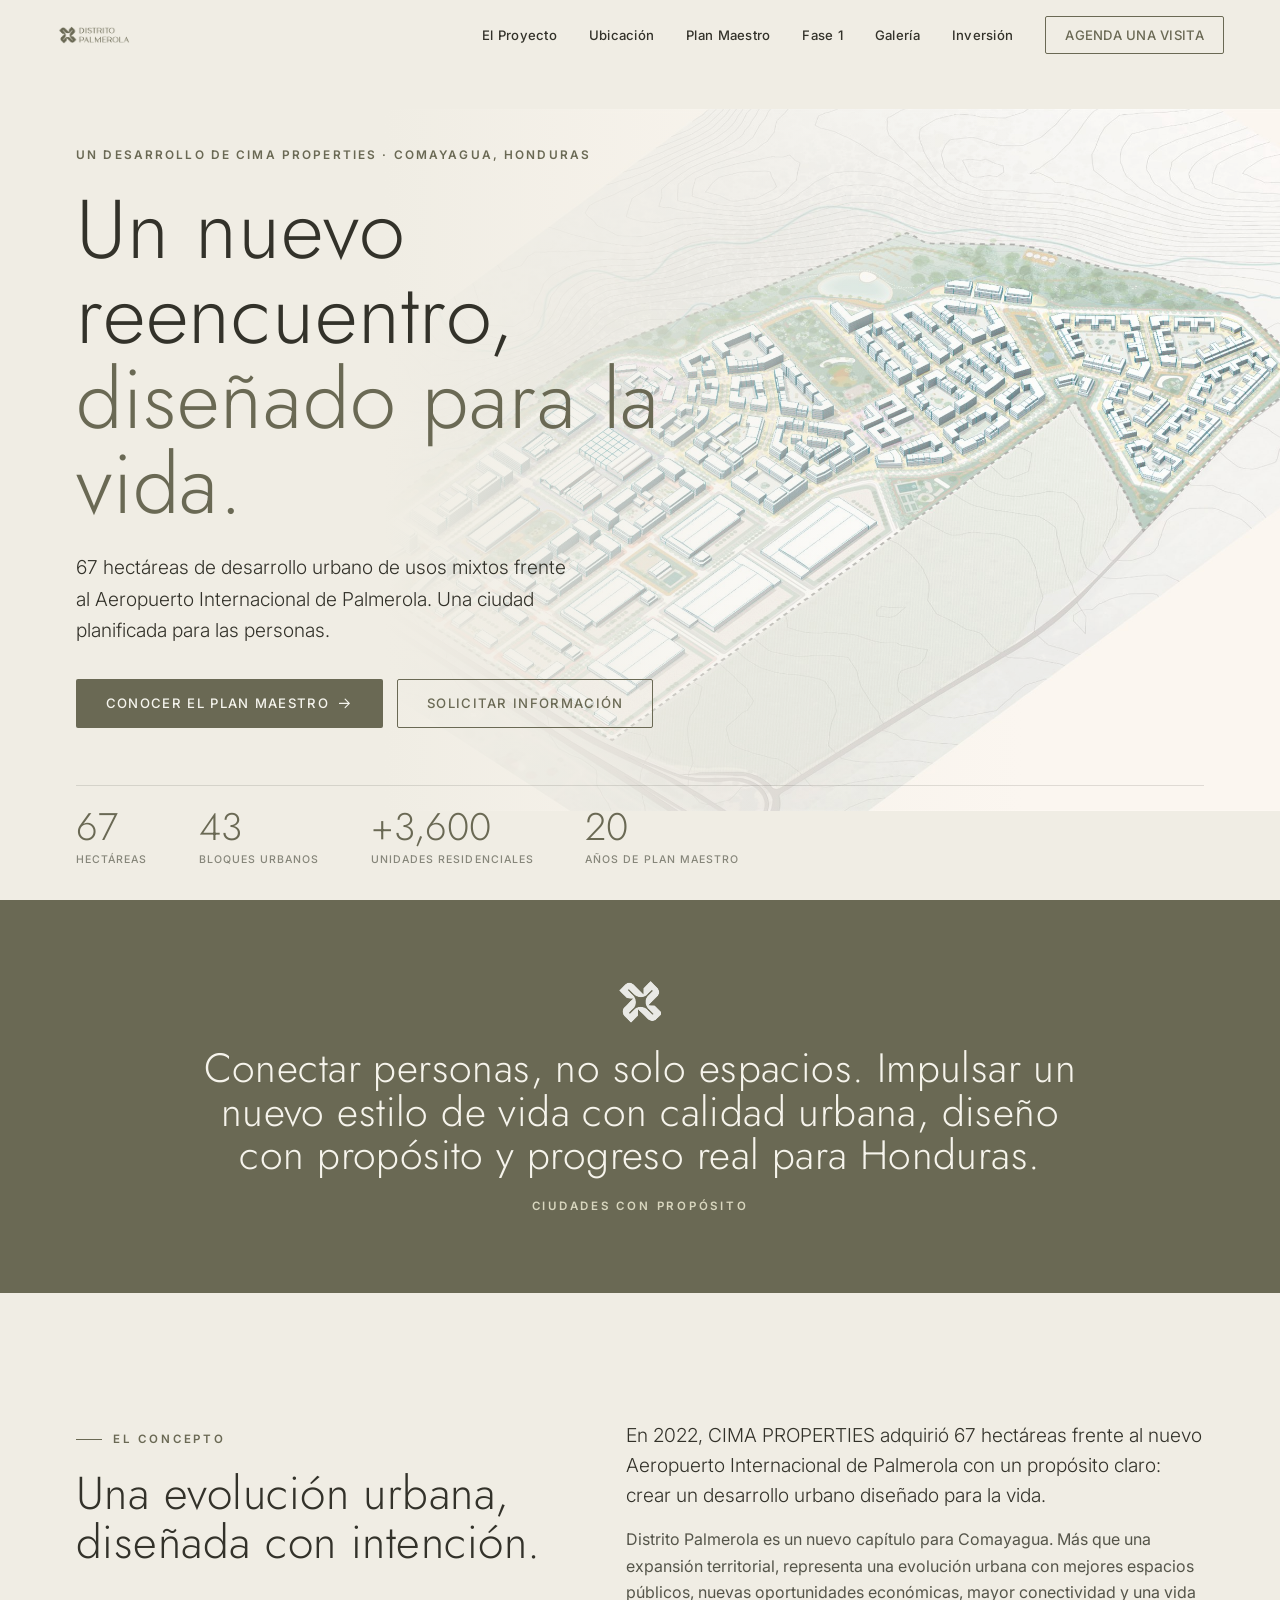
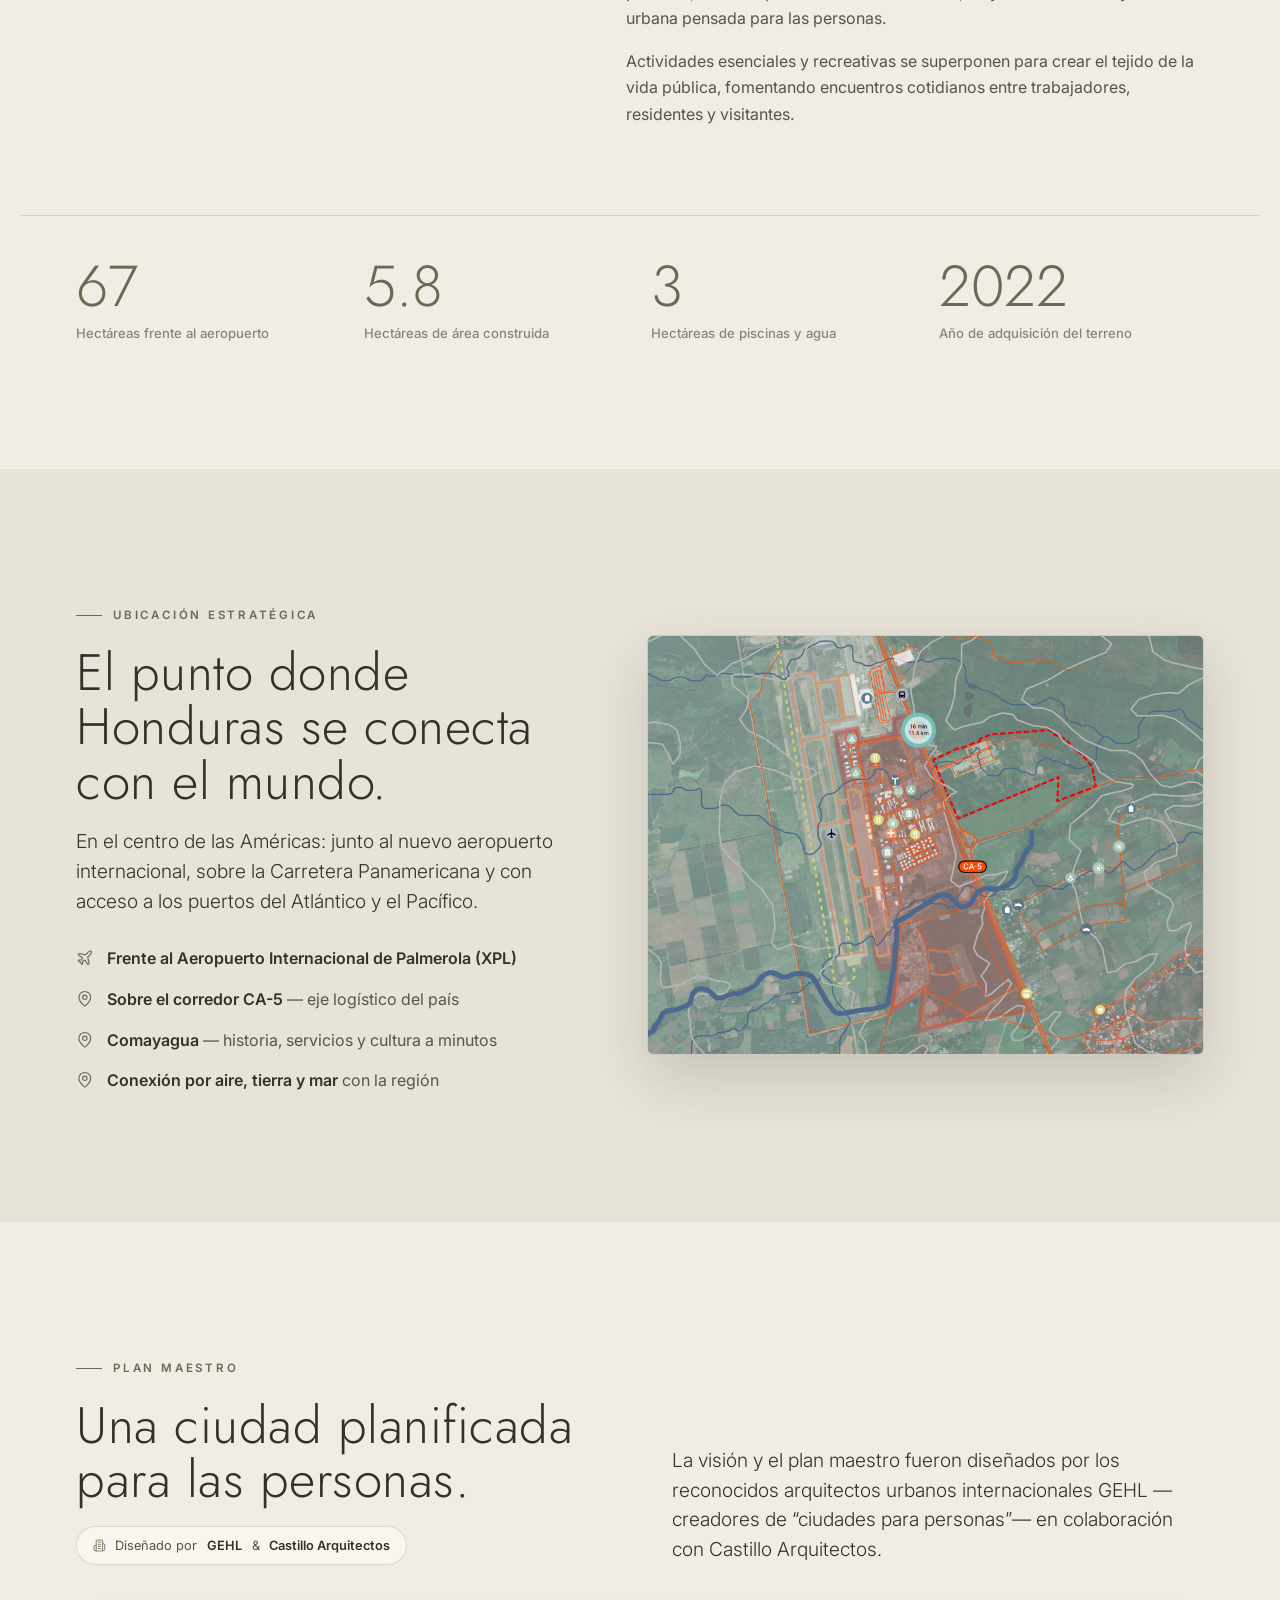
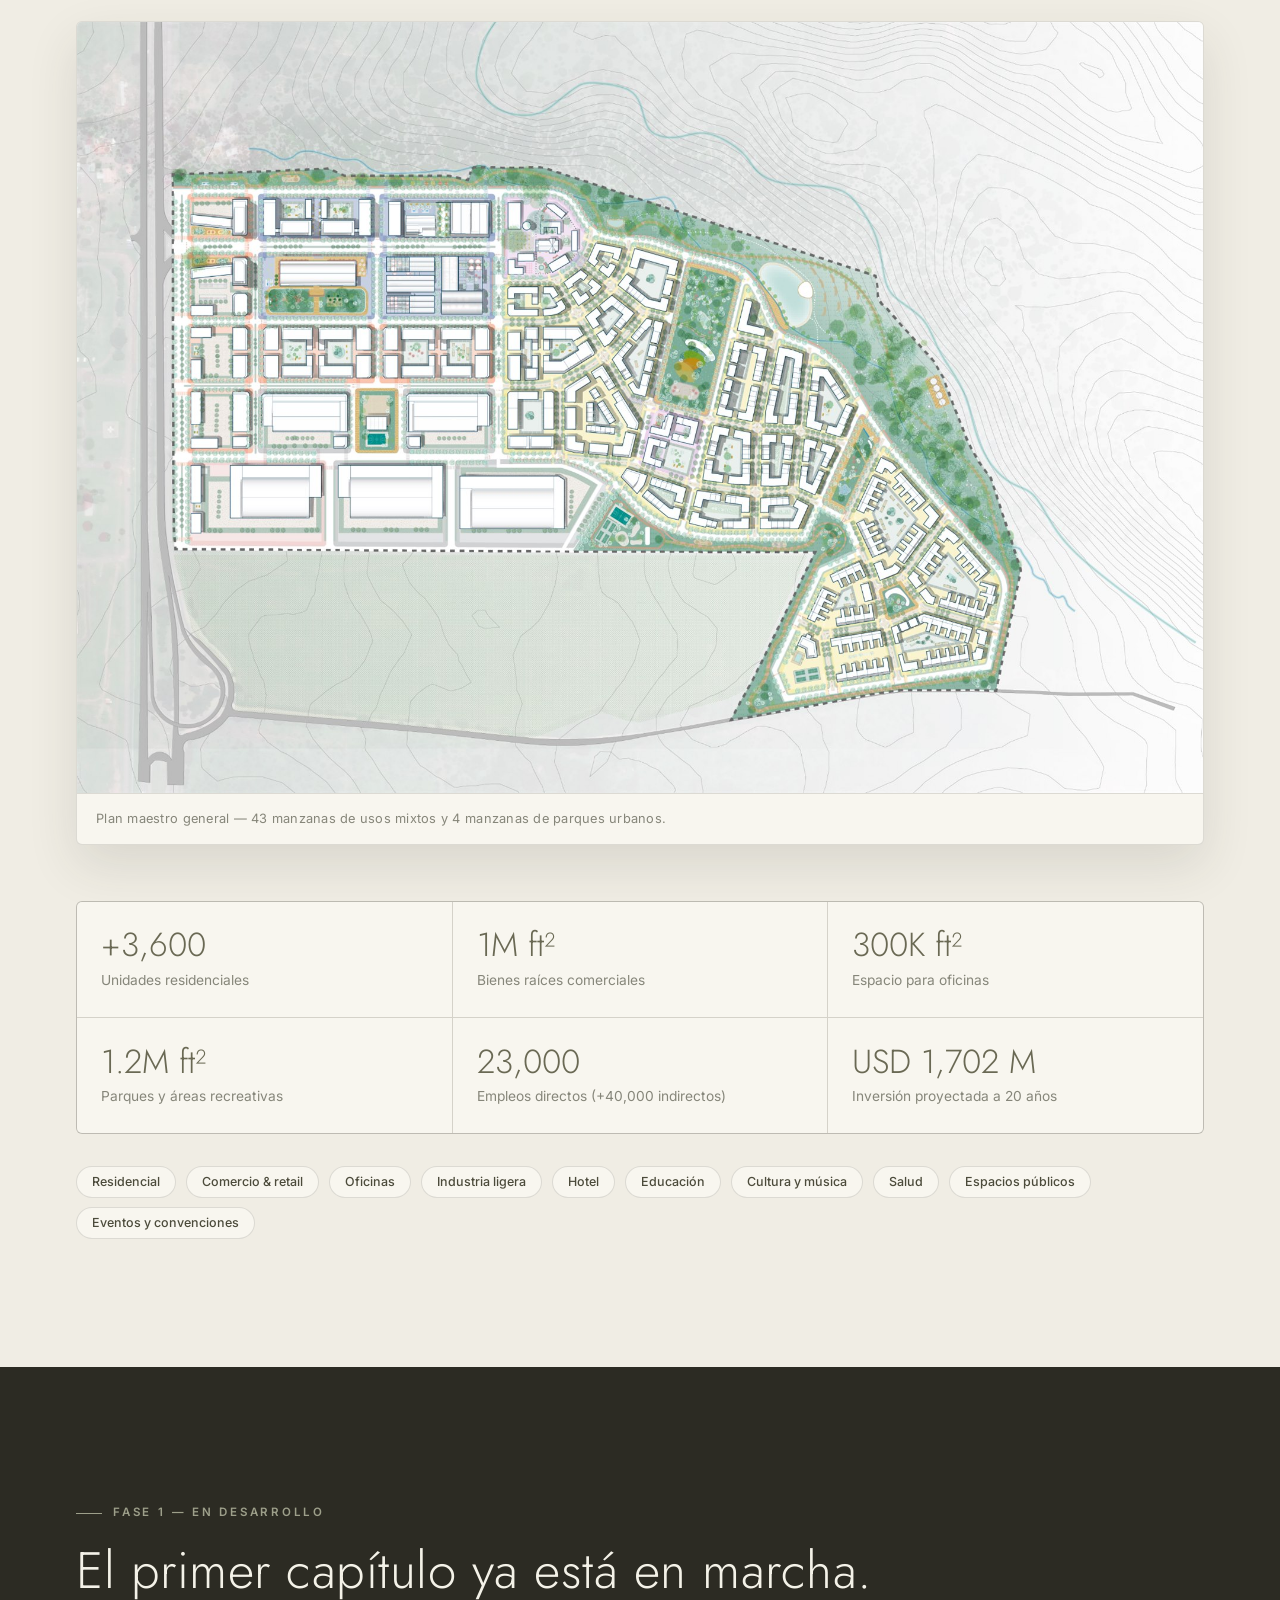
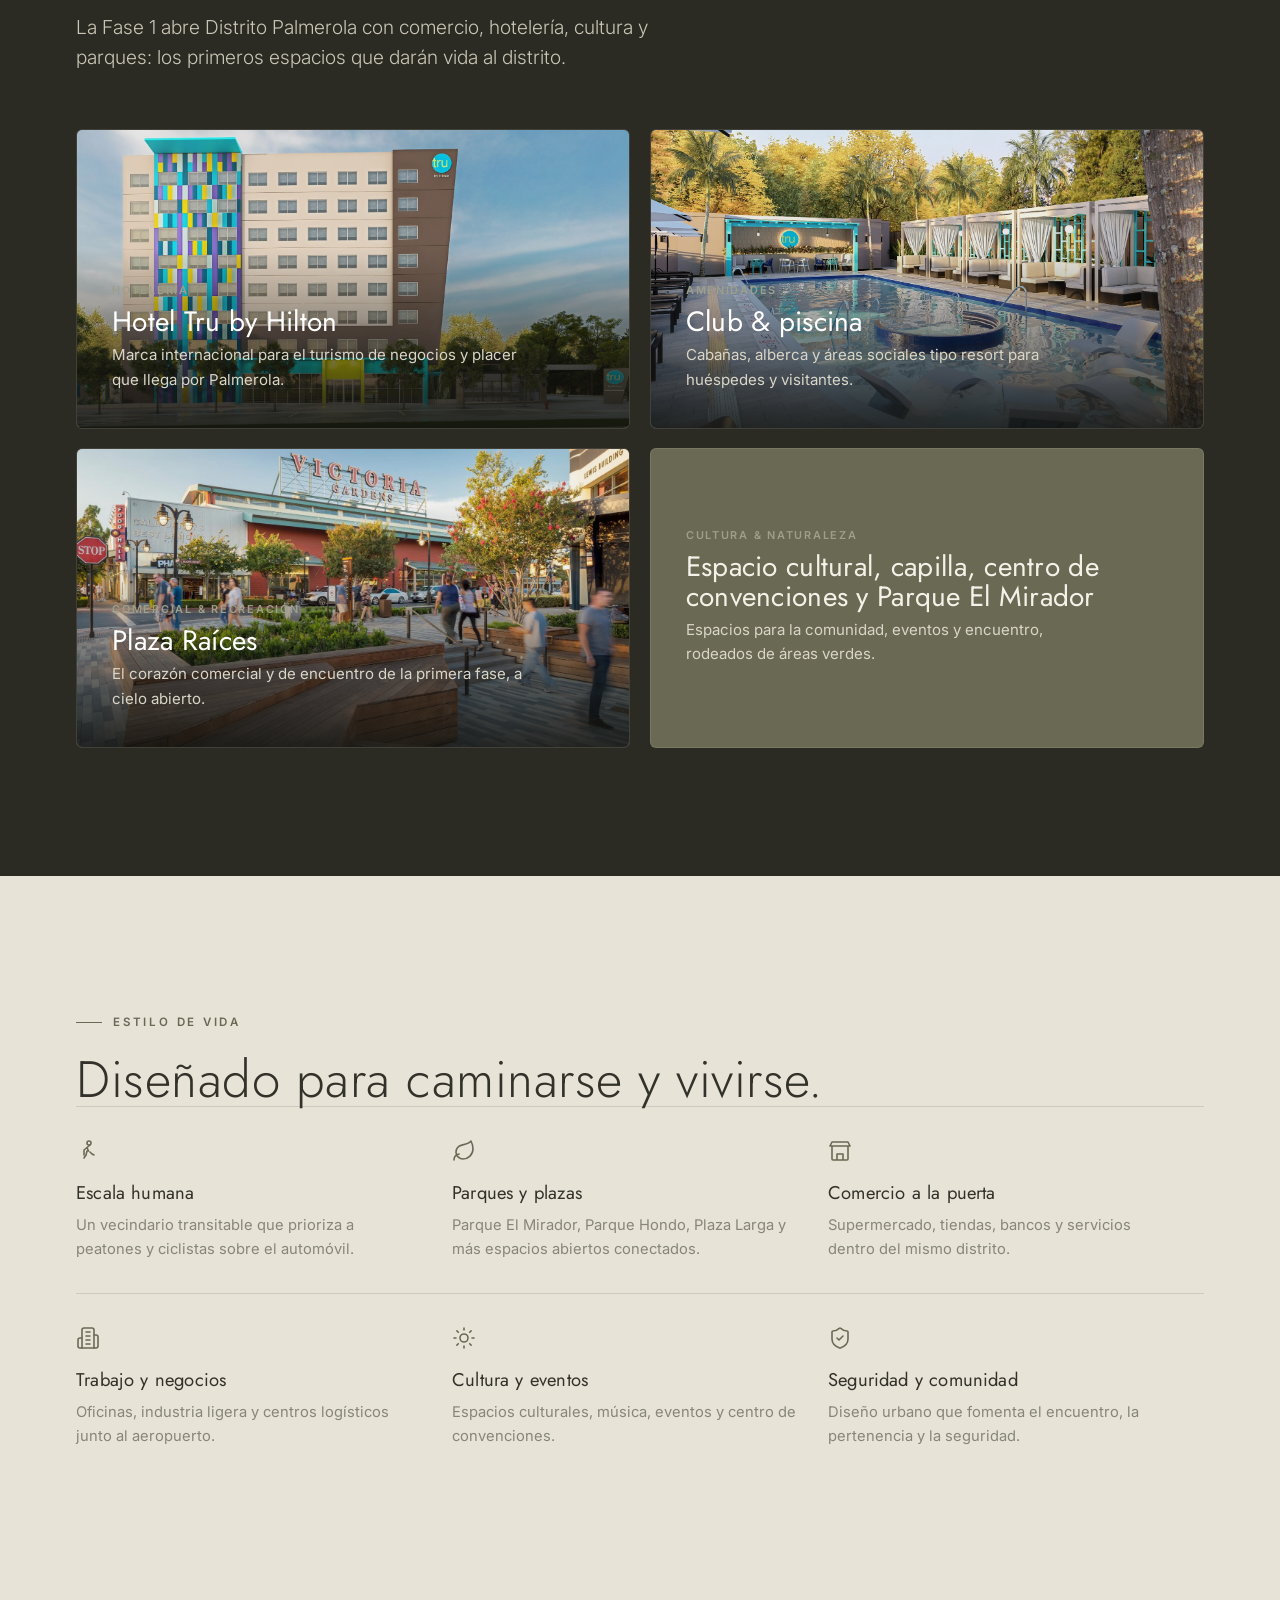
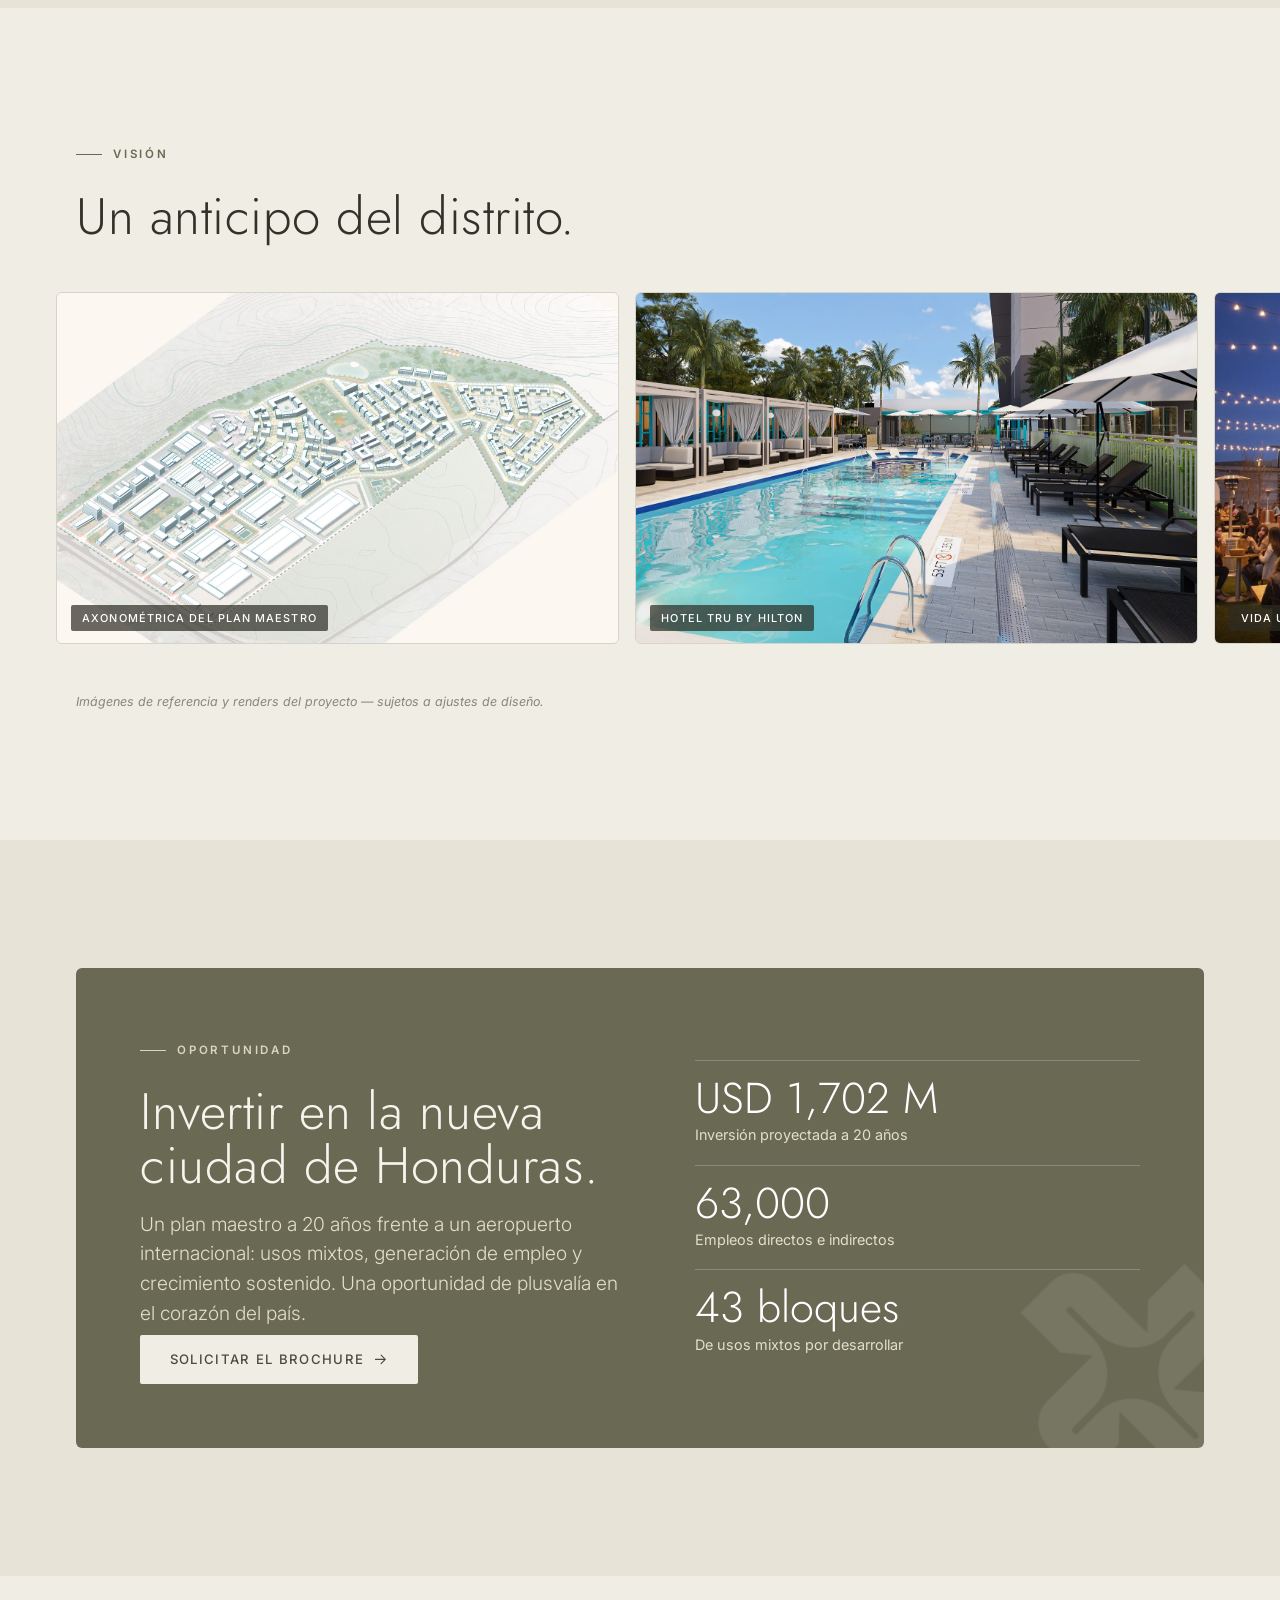
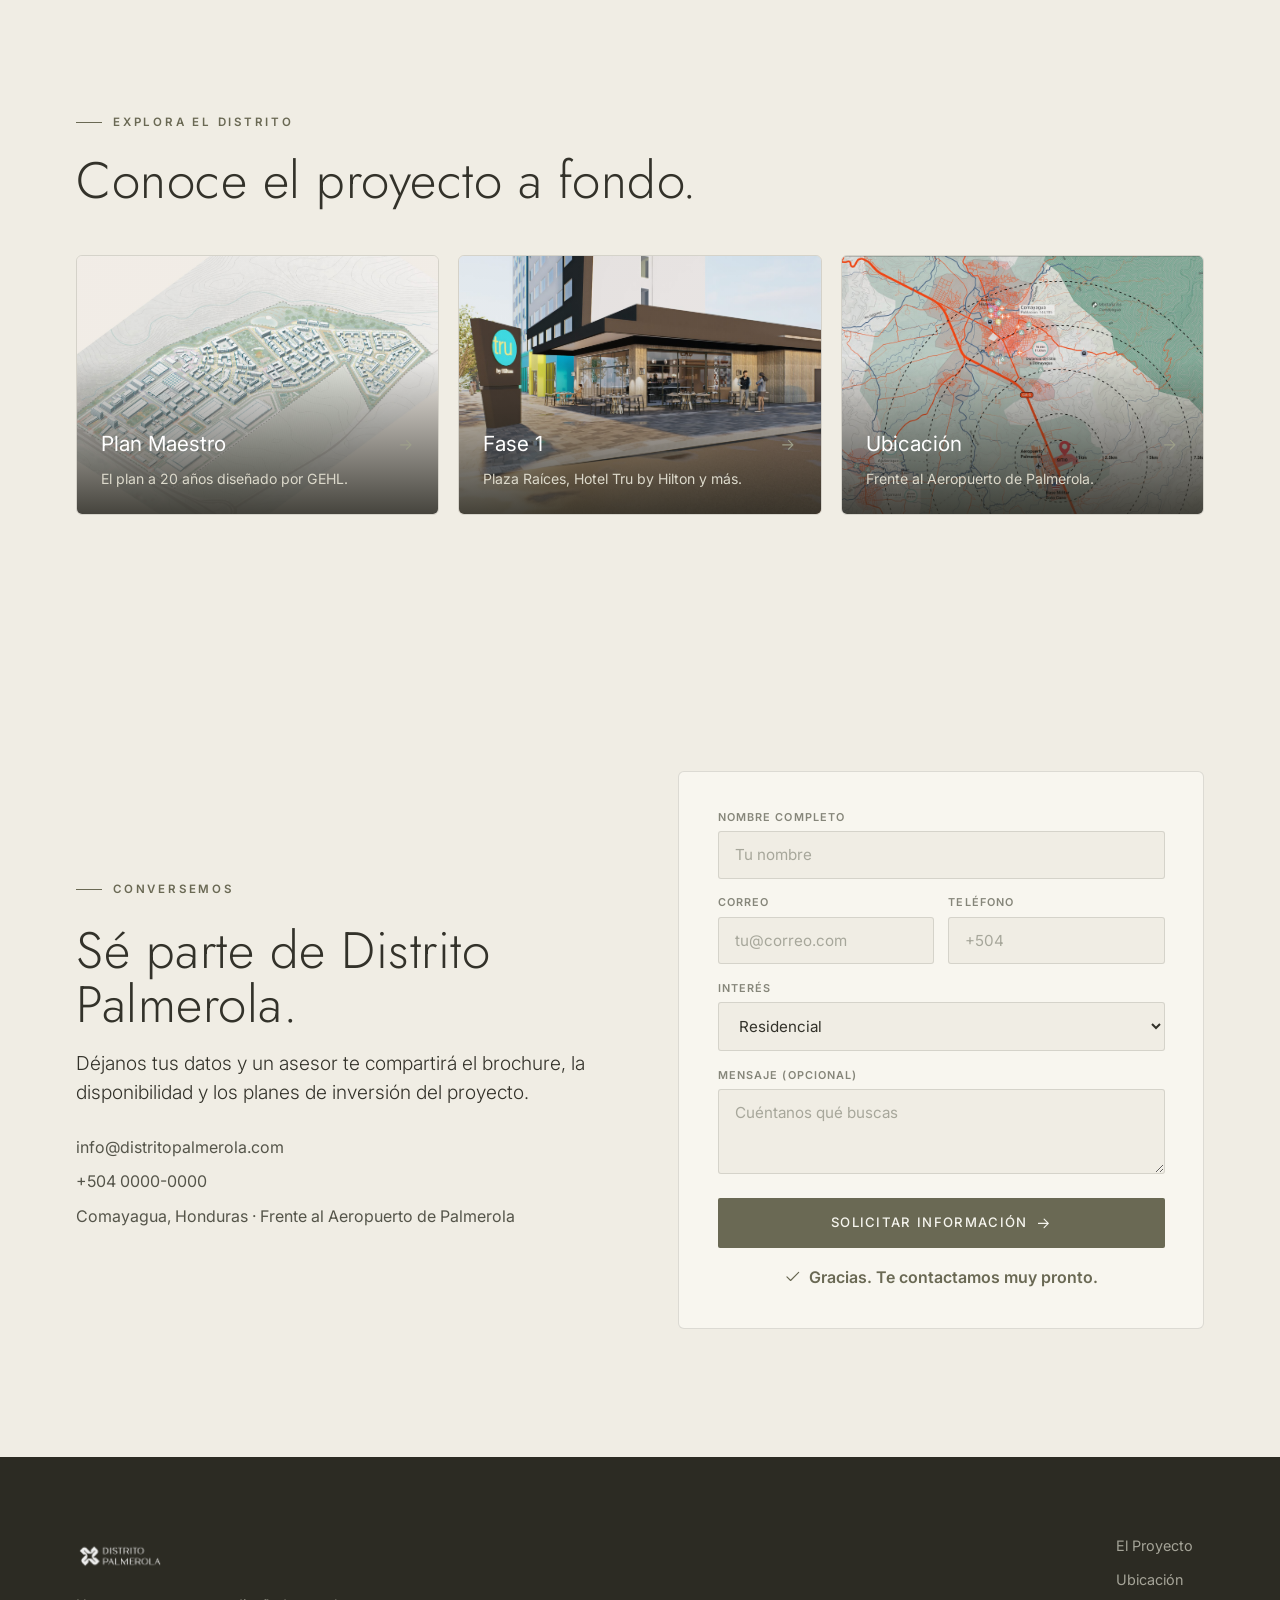
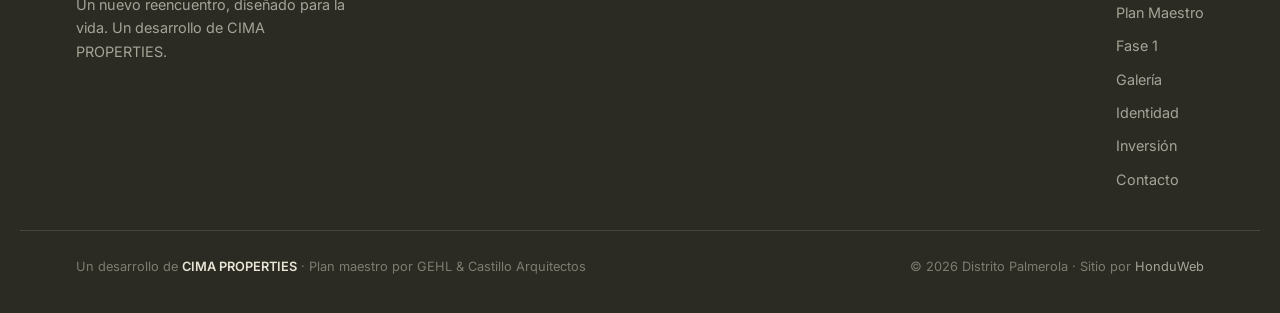
==== commit a937c16d: "Agrega pagina de Identidad Visual (logotipo, color primario olivo, paleta secundaria y colores por c" ====
--- a/index.html
+++ b/index.html
@@ -306,7 +306,7 @@
       <p>Un nuevo reencuentro, diseñado para la vida. Un desarrollo de CIMA PROPERTIES.</p>
     </div>
     <nav class="foot-nav" aria-label="Pie">
-      <a href="proyecto.html">El Proyecto</a><a href="ubicacion.html">Ubicación</a><a href="plan-maestro.html">Plan Maestro</a><a href="fase-1.html">Fase 1</a><a href="galeria.html">Galería</a><a href="inversion.html">Inversión</a><a href="contacto.html">Contacto</a>
+      <a href="proyecto.html">El Proyecto</a><a href="ubicacion.html">Ubicación</a><a href="plan-maestro.html">Plan Maestro</a><a href="fase-1.html">Fase 1</a><a href="galeria.html">Galería</a><a href="identidad.html">Identidad</a><a href="inversion.html">Inversión</a><a href="contacto.html">Contacto</a>
     </nav>
   </div>
   <div class="wrap foot-bottom">
--- a/assets/styles.css
+++ b/assets/styles.css
@@ -286,19 +286,103 @@
   .page-hero{min-height:52vh}
 }
 
+/* ---------- Identidad visual ---------- */
+.pal{display:grid;gap:1rem;margin-top:clamp(1.8rem,4vw,2.6rem)}
+.pal.primary{grid-template-columns:repeat(3,1fr)}
+.pal.cats{grid-template-columns:repeat(auto-fill,minmax(180px,1fr))}
+.sw{border:1px solid var(--line);border-radius:6px;overflow:hidden;background:var(--card)}
+.sw .chip{height:120px}
+.pal.cats .sw .chip{height:88px}
+.sw .meta{padding:.85rem 1rem}
+.sw .meta b{display:block;font:400 1.05rem var(--display);color:var(--ink)}
+.sw .meta .hex{font-size:.8rem;color:var(--soft);letter-spacing:.08em;text-transform:uppercase;margin-top:.15rem;display:block}
+.sw .meta small{display:block;color:var(--soft);font-size:.78rem;margin-top:.3rem}
+@media(max-width:760px){.pal.primary{grid-template-columns:1fr}}
+
+.logo-show{display:grid;grid-template-columns:1fr 1fr;gap:1.2rem;margin-top:clamp(1.8rem,4vw,2.6rem)}
+.logo-box{border:1px solid var(--line);border-radius:6px;display:flex;flex-direction:column;align-items:center;justify-content:center;gap:1.4rem;padding:clamp(2rem,5vw,3.5rem);min-height:200px}
+.logo-box.light{background:var(--card)}
+.logo-box.dark{background:var(--olive);border-color:var(--olive)}
+.logo-box img.lg{max-width:min(80%,320px);height:auto}
+.logo-box img.mk{width:56px;height:56px}
+.logo-box.dark img{filter:brightness(0) invert(1)}
+.logo-box .tag{font:600 .66rem var(--body-f);letter-spacing:.14em;text-transform:uppercase;color:var(--soft)}
+.logo-box.dark .tag{color:rgba(255,255,255,.75)}
+@media(max-width:620px){.logo-show{grid-template-columns:1fr}}
+
+/* ---------- Tarjetas descriptivas (espacios / tipologías) ---------- */
+.sp-grid{display:grid;grid-template-columns:repeat(2,1fr);gap:1.1rem;margin-top:clamp(1.8rem,4vw,2.6rem)}
+.sp-card{background:var(--card);border:1px solid var(--line);border-radius:6px;padding:1.6rem 1.7rem;transition:.3s}
+.sp-card:hover{border-color:var(--olive)}
+.sp-card .role{font:600 .64rem var(--body-f);letter-spacing:.14em;text-transform:uppercase;color:var(--olive);display:block;margin-bottom:.5rem}
+.sp-card h4{font:400 1.3rem var(--display);color:var(--ink);margin-bottom:.5rem}
+.sp-card p{color:var(--body);font-size:.9rem}
+@media(max-width:760px){.sp-grid{grid-template-columns:1fr}}
+
+/* ---------- Pilares / manifiesto ---------- */
+.pillars{display:grid;grid-template-columns:repeat(2,1fr);gap:0;margin-top:clamp(1.8rem,4vw,2.6rem);border:1px solid var(--line);border-radius:6px;overflow:hidden;background:var(--line)}
+.pillar{background:var(--card);padding:1.9rem;display:flex;gap:1.1rem;align-items:flex-start}
+.pillar .n{font:300 2rem var(--display);color:var(--sage);line-height:1;flex:none}
+.pillar h4{font:400 1.2rem var(--display);color:var(--ink);margin-bottom:.4rem}
+.pillar p{color:var(--body);font-size:.9rem}
+@media(max-width:760px){.pillars{grid-template-columns:1fr}}
+.manifesto{background:var(--dark);color:#e7e4d6}
+.manifesto .mf{max-width:820px}
+.manifesto .eyebrow{color:var(--sage)}.manifesto .eyebrow::before{background:var(--sage)}
+.manifesto h2{color:#f4f2e8;font-weight:300;margin-bottom:1.4rem}
+.manifesto p{color:#c9c6b6;font-size:1.05rem;margin-bottom:1rem}
+.manifesto .big{font-family:var(--display);font-weight:300;font-size:clamp(1.5rem,3vw,2.2rem);color:#fff;line-height:1.15;margin:1.4rem 0}
+.values{display:flex;flex-wrap:wrap;gap:.6rem;margin-top:1.6rem}
+.values span{font-size:.82rem;color:#e7e4d6;border:1px solid rgba(255,255,255,.22);border-radius:100px;padding:.4rem .9rem}
+
+/* ---------- Mix de usos (programa) ---------- */
+.prog-grid{display:grid;grid-template-columns:repeat(auto-fill,minmax(215px,1fr));gap:.7rem;margin-top:clamp(1.8rem,4vw,2.6rem)}
+.prog{display:flex;align-items:center;gap:.65rem;background:var(--card);border:1px solid var(--line);border-radius:6px;padding:.85rem 1rem;font-size:.9rem;color:var(--ink);transition:.3s}
+.prog:hover{border-color:var(--olive);transform:translateY(-2px)}
+.prog img{width:15px;height:15px;flex:none;opacity:.8}
+
+/* ---------- Aliados de diseño ---------- */
+.aliados{display:grid;grid-template-columns:repeat(2,1fr);gap:1.1rem;margin-top:2rem}
+.aliado{background:var(--card);border:1px solid var(--line);border-radius:6px;padding:clamp(1.6rem,3vw,2.2rem)}
+.aliado .role{font:600 .68rem var(--body-f);letter-spacing:.14em;text-transform:uppercase;color:var(--olive);margin-bottom:.5rem;display:block}
+.aliado h4{font:400 1.5rem var(--display);color:var(--ink);margin-bottom:.5rem}
+.aliado p{color:var(--body);font-size:.92rem;margin-bottom:1rem}
+.aliado .refs{display:flex;flex-wrap:wrap;gap:.4rem}
+.aliado .refs span{font-size:.72rem;color:var(--soft);background:var(--paper);border:1px solid var(--line);border-radius:100px;padding:.28rem .65rem}
+@media(max-width:760px){.aliados{grid-template-columns:1fr}}
+
+/* ---------- Láminas del plan ---------- */
+.plates{display:grid;grid-template-columns:repeat(2,1fr);gap:1.2rem;margin-top:clamp(1.8rem,4vw,2.6rem)}
+.plate{border:1px solid var(--line);border-radius:6px;overflow:hidden;background:var(--card)}
+.plate img{width:100%;height:auto;display:block}
+.plate figcaption{padding:.85rem 1.1rem;font-size:.82rem;color:var(--soft);border-top:1px solid var(--line)}
+@media(max-width:760px){.plates{grid-template-columns:1fr}}
+
+/* ---------- Tablas de datos ---------- */
+.data-grid{display:grid;grid-template-columns:1fr 1fr;gap:clamp(1.6rem,4vw,3rem);margin-top:clamp(1.8rem,4vw,2.6rem)}
+.data-card h4{font:400 1.2rem var(--display);color:var(--ink);margin-bottom:.4rem}
+.data-card .sub{color:var(--soft);font-size:.85rem;margin-bottom:1rem}
+.dt{width:100%;border-collapse:collapse}
+.dt td{padding:.7rem 0;border-bottom:1px solid var(--line);font-size:.92rem;color:var(--body);vertical-align:baseline}
+.dt tr:last-child td{border-bottom:0}
+.dt td small{color:var(--soft);display:block;font-size:.78rem;margin-top:.15rem}
+.dt td:last-child{text-align:right;color:var(--olive);font-weight:600;font-family:var(--display);font-size:1.15rem;white-space:nowrap;padding-left:1rem}
+.dt tr.tot td{border-top:2px solid var(--olive);border-bottom:0;padding-top:.9rem}
+.dt tr.tot td:first-child{font-weight:600;color:var(--ink)}
+@media(max-width:760px){.data-grid{grid-template-columns:1fr}}
+
 /* ---------- Galería (página) ---------- */
 .gal-cat{margin-top:clamp(2.4rem,5vw,3.6rem)}
 .gal-cat h3{font:400 1.5rem var(--display);color:var(--ink);margin-bottom:1.2rem;display:flex;align-items:center;gap:.8rem}
 .gal-cat h3::before{content:"";width:26px;height:1px;background:var(--olive)}
-.grid-gal{display:grid;grid-template-columns:repeat(3,1fr);gap:12px}
-.grid-gal .g{position:relative;aspect-ratio:4/3;border-radius:6px;overflow:hidden;border:1px solid var(--line);cursor:pointer;background:var(--card)}
-.grid-gal .g.wide{grid-column:span 2}
+.grid-gal{display:grid;grid-template-columns:repeat(3,1fr);gap:14px}
+.grid-gal .g{position:relative;aspect-ratio:3/2;border-radius:6px;overflow:hidden;border:1px solid var(--line);cursor:pointer;background:var(--card)}
 .grid-gal img{width:100%;height:100%;object-fit:cover;transition:transform .7s var(--ease)}
 .grid-gal .g:hover img{transform:scale(1.05)}
 .grid-gal .cap{position:absolute;left:0;right:0;bottom:0;padding:1.6rem .9rem .7rem;background:linear-gradient(transparent,rgba(38,37,30,.82));color:#fff;font-size:.8rem;opacity:0;transition:.3s;transform:translateY(6px)}
 .grid-gal .g:hover .cap{opacity:1;transform:none}
-@media(max-width:760px){.grid-gal{grid-template-columns:1fr 1fr}.grid-gal .g.wide{grid-column:span 2}}
-@media(max-width:480px){.grid-gal{grid-template-columns:1fr}.grid-gal .g.wide{grid-column:auto}}
+@media(max-width:760px){.grid-gal{grid-template-columns:1fr 1fr}}
+@media(max-width:480px){.grid-gal{grid-template-columns:1fr}}
 
 #lb{position:fixed;inset:0;z-index:2000;background:rgba(20,20,16,.95);display:none;align-items:center;justify-content:center;padding:24px}
 #lb.open{display:flex}
